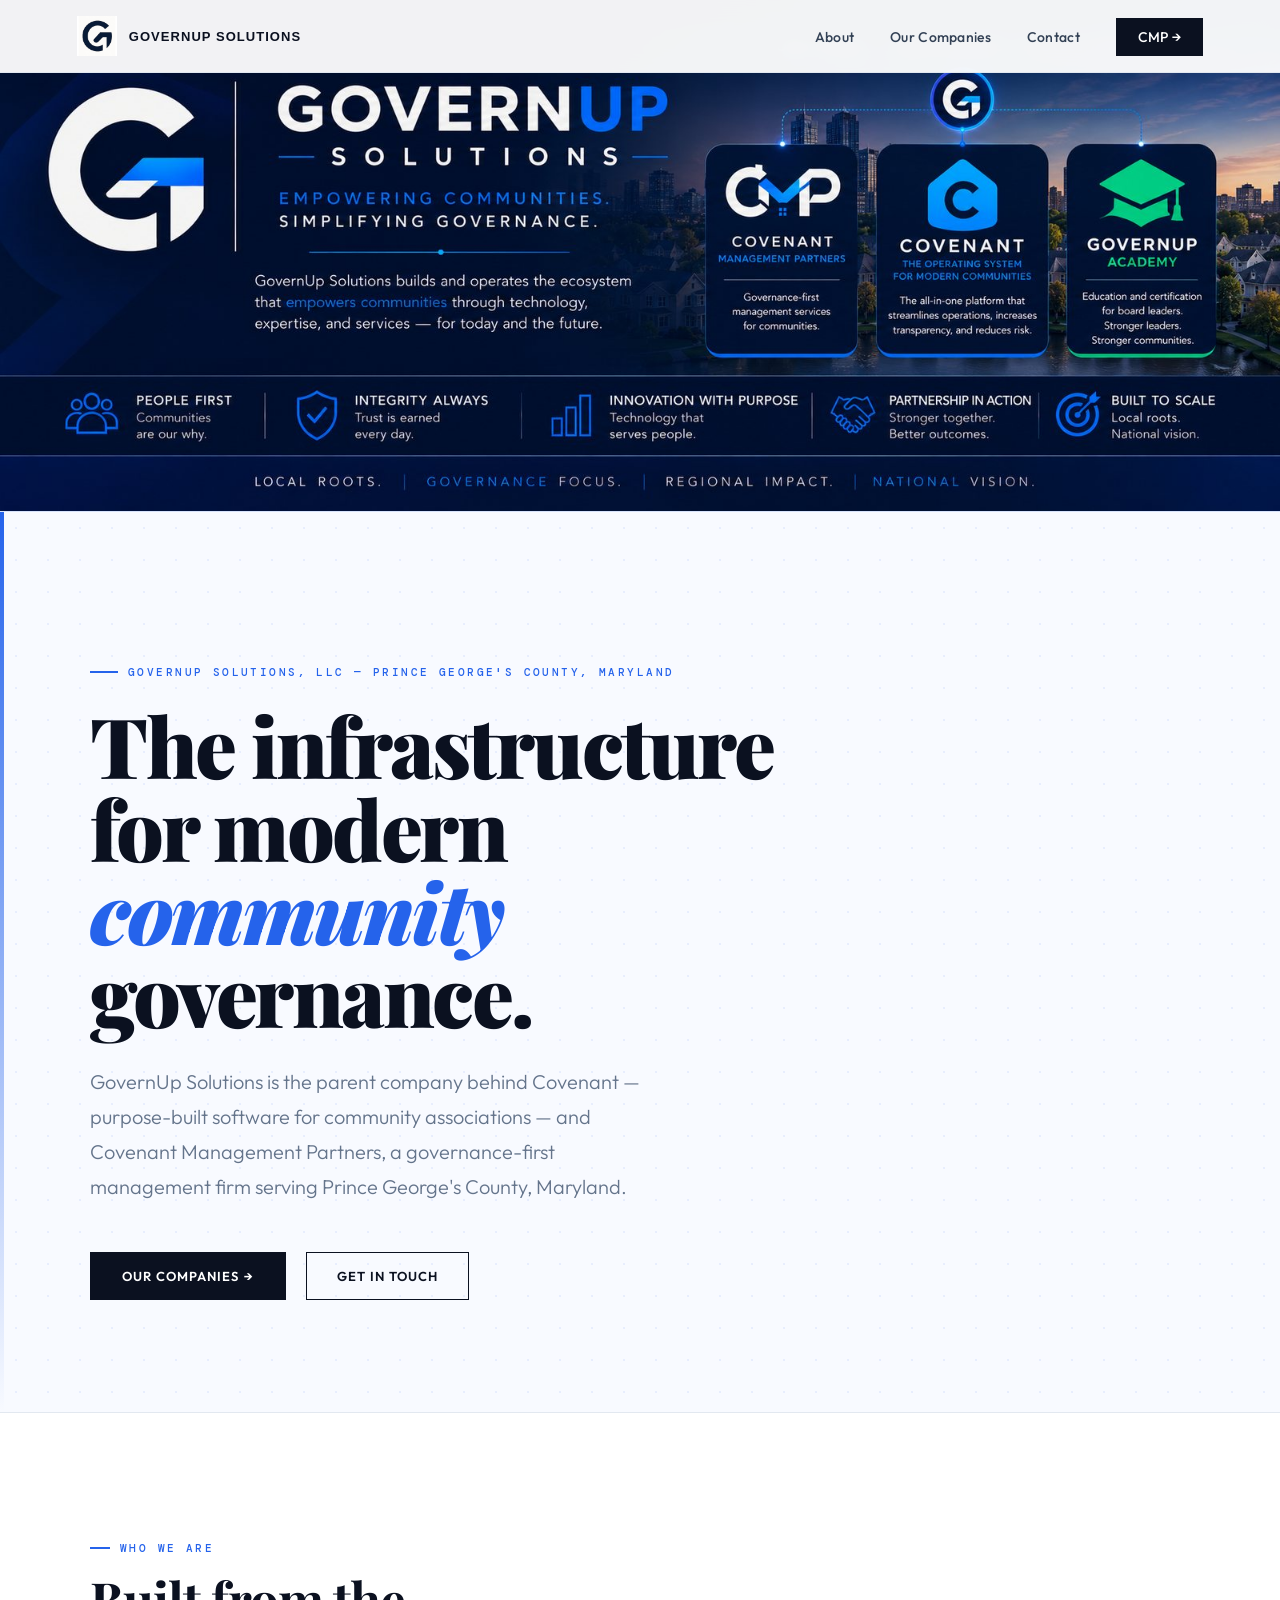
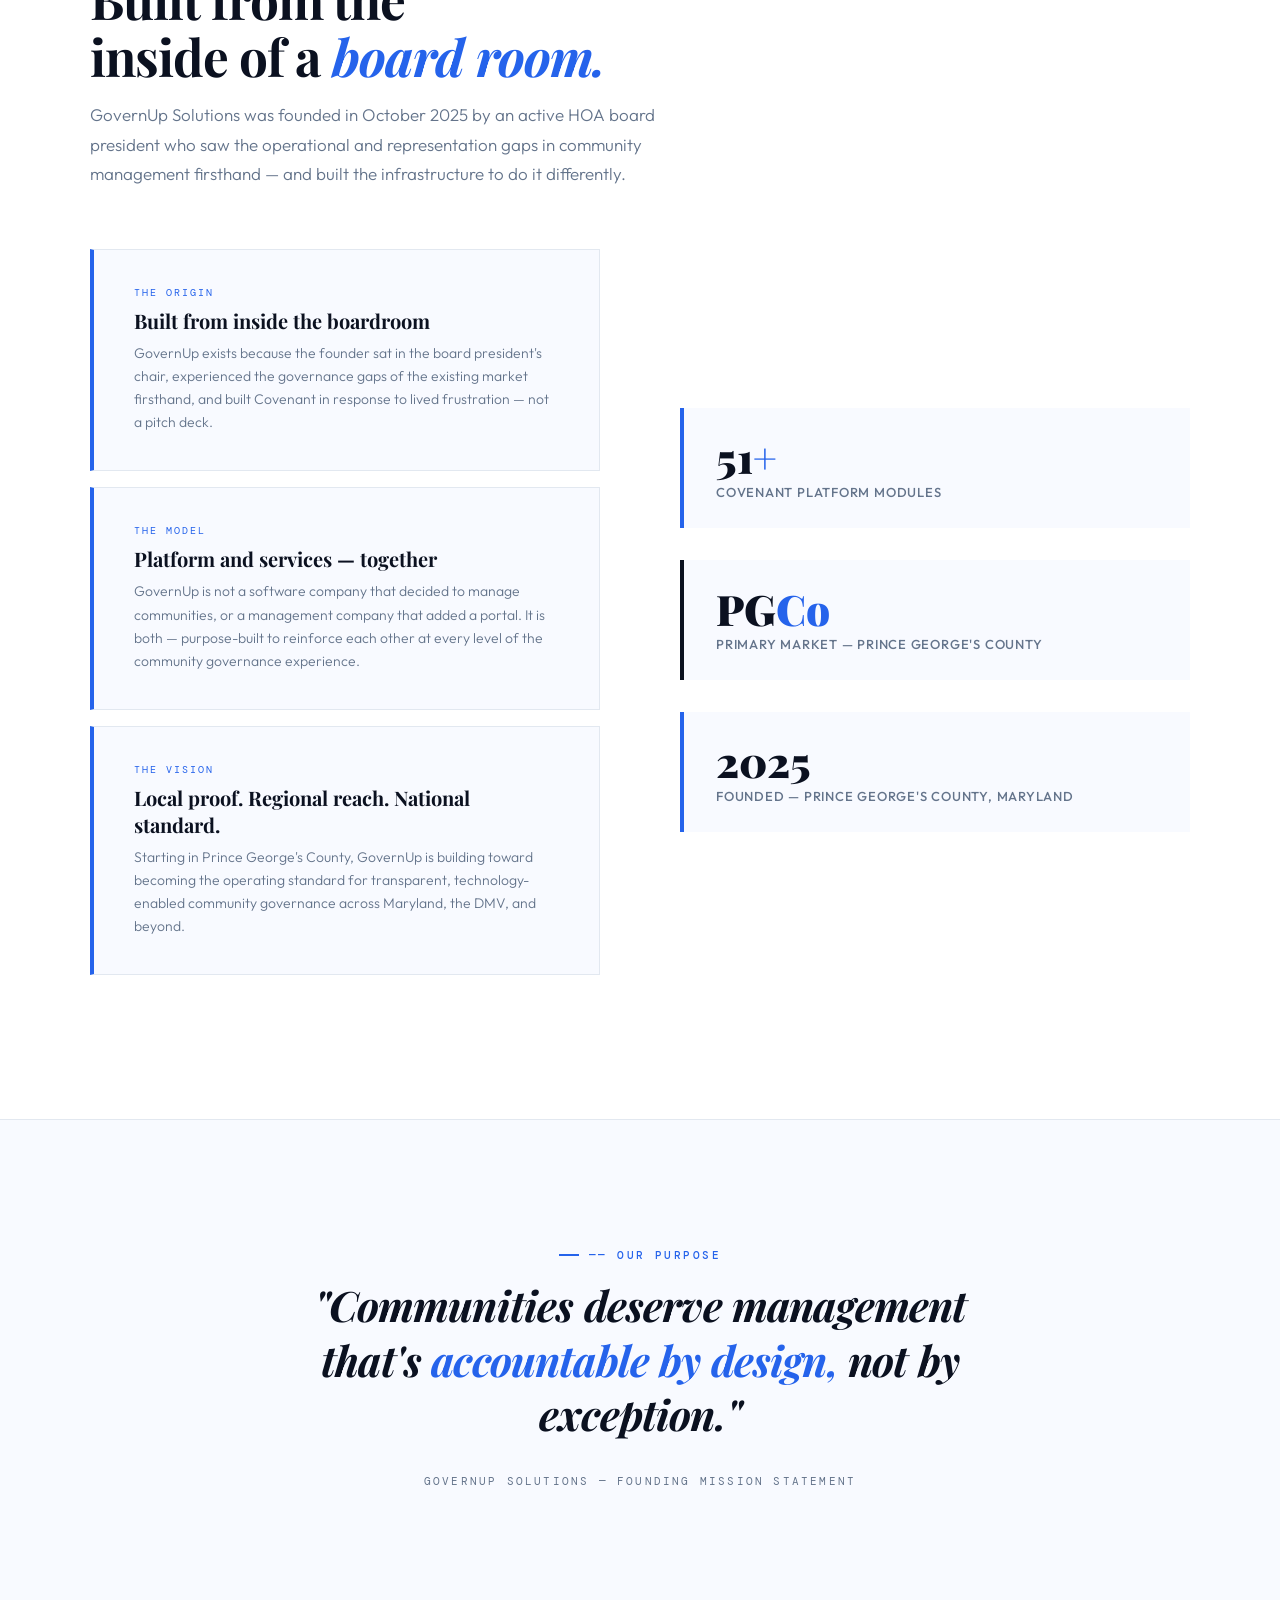
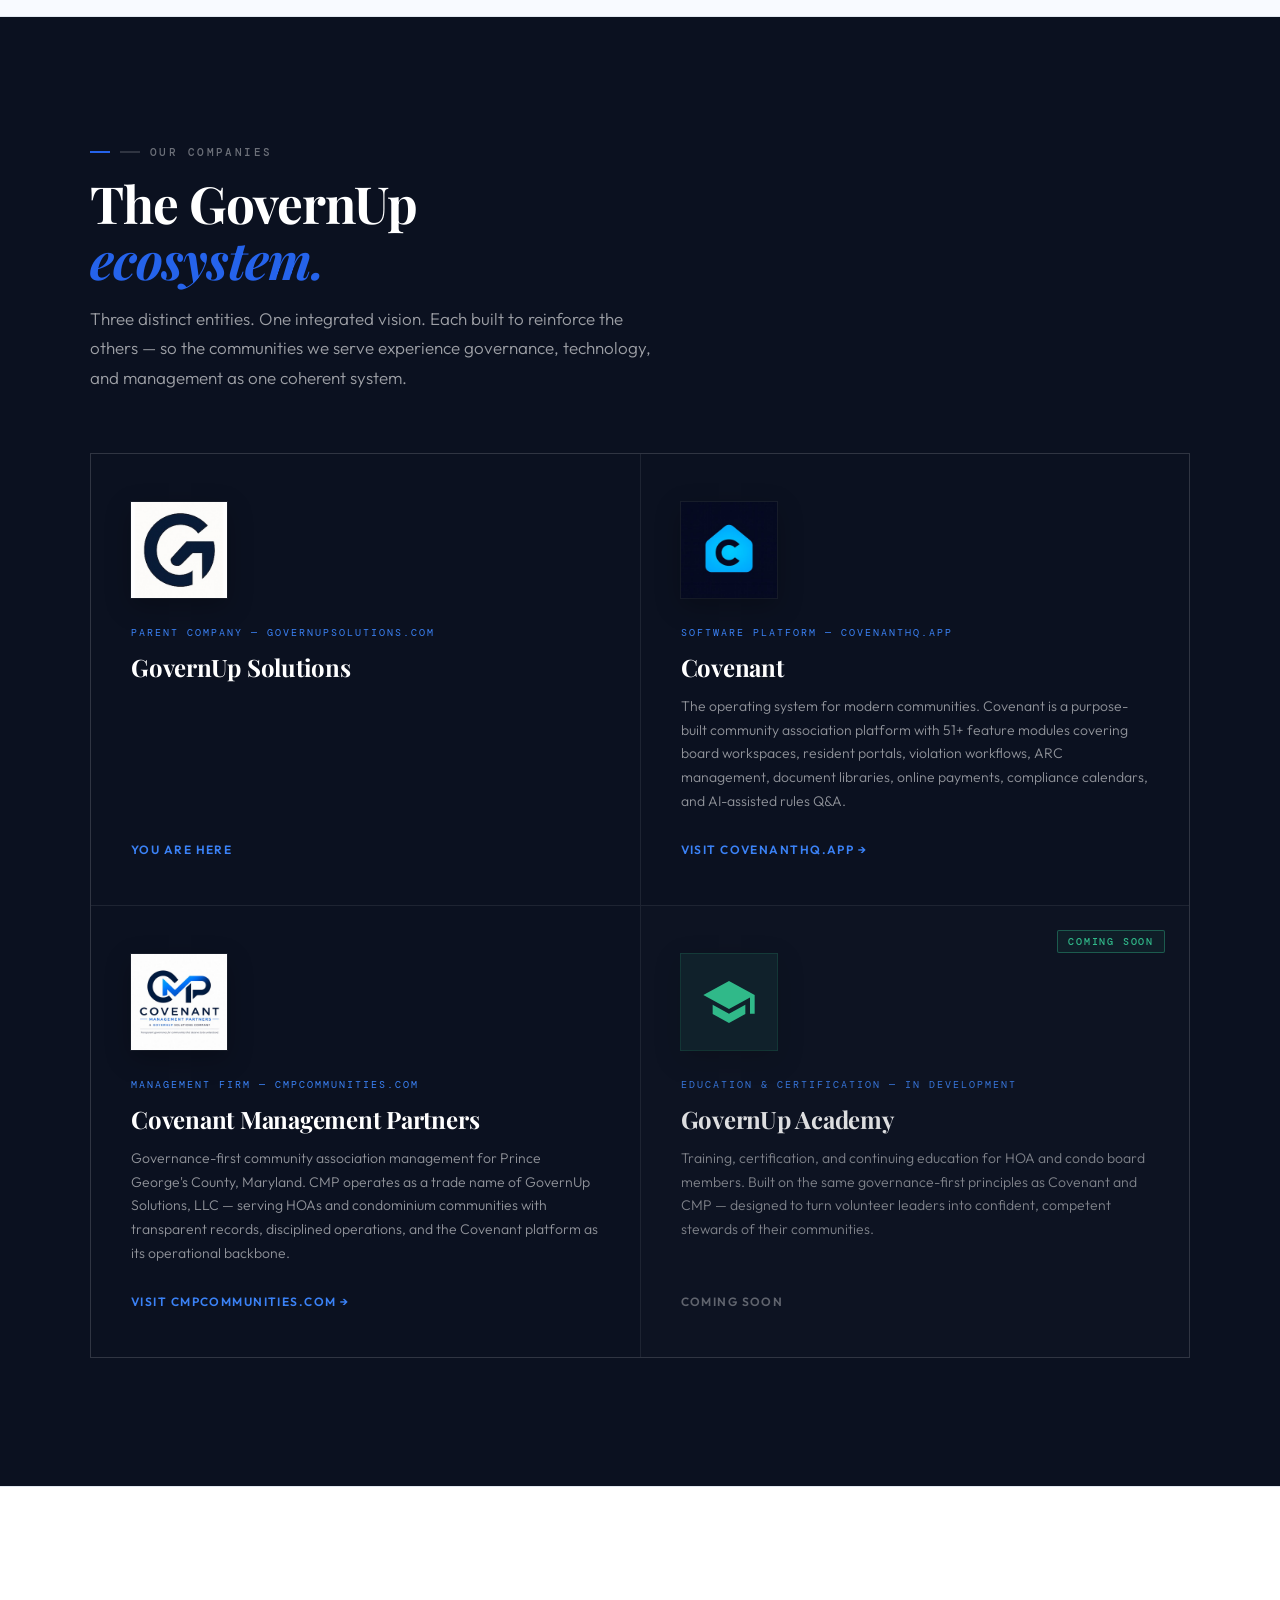
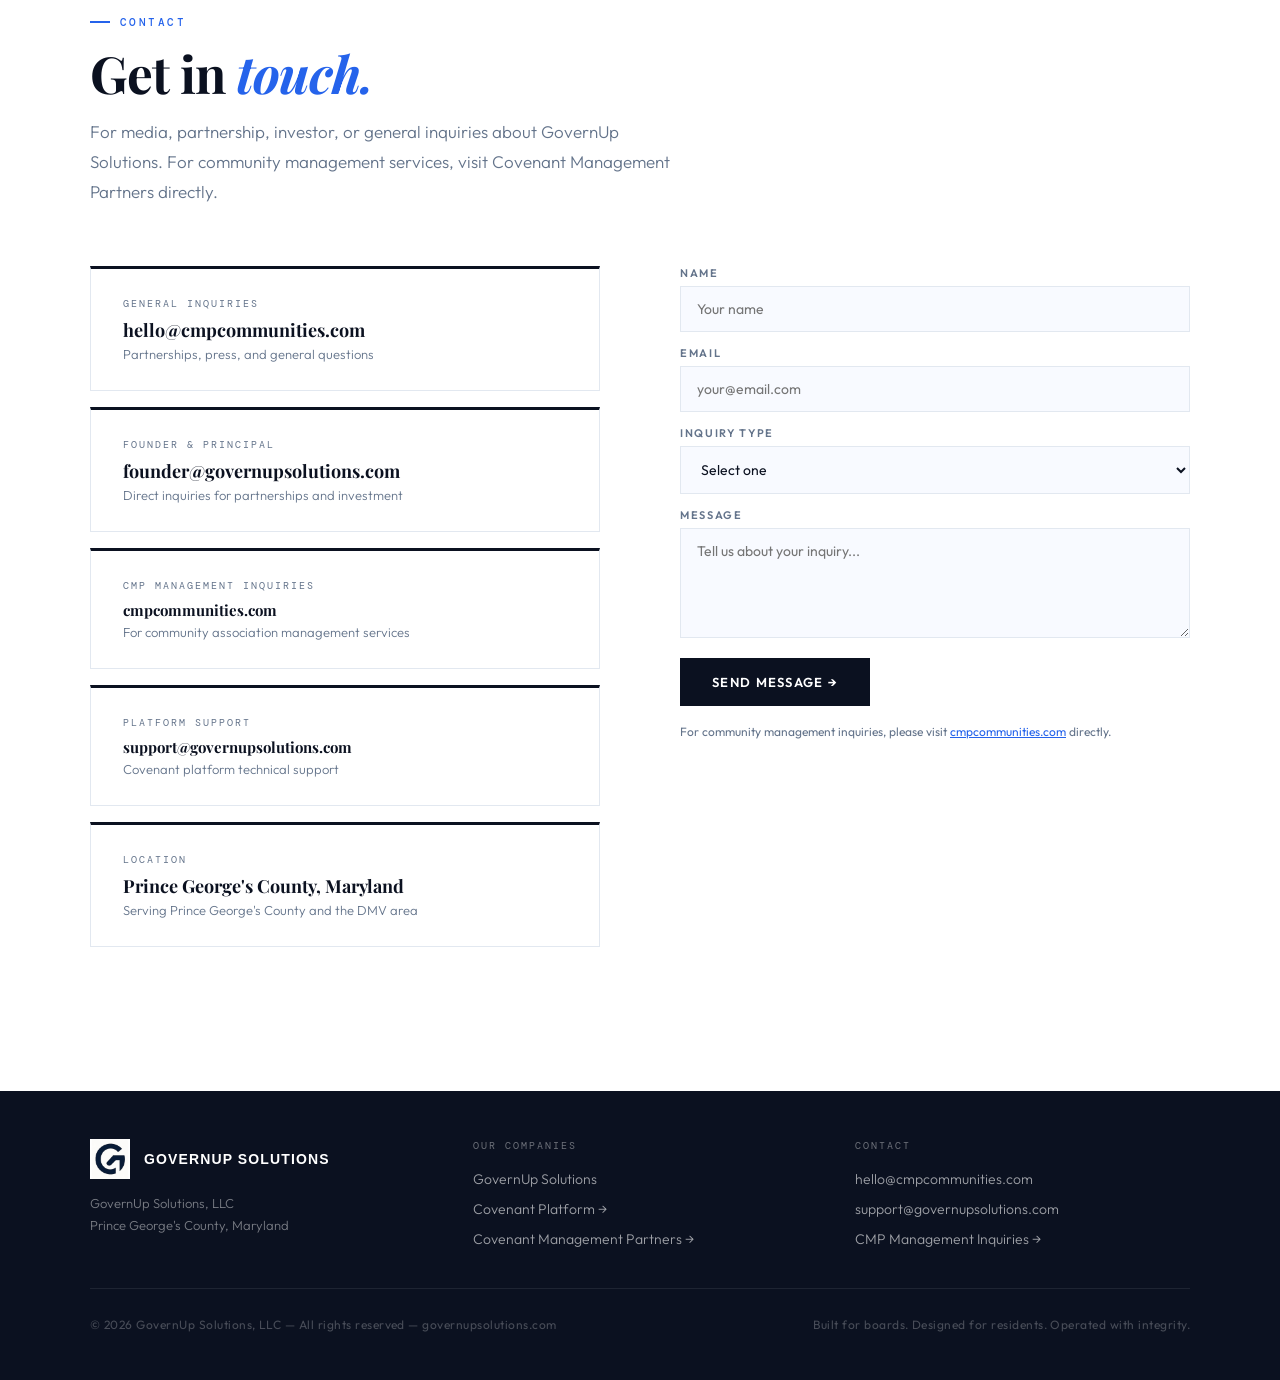
==== index.html @ 04a7dbc9 "Add files via upload" ====
<!DOCTYPE html>
<html lang="en">
<head>
<meta charset="UTF-8" />
<meta name="viewport" content="width=device-width, initial-scale=1.0">
<title>GovernUp Solutions — Community Governance Infrastructure</title>
<link rel="preconnect" href="https://fonts.googleapis.com">
<link href="https://fonts.googleapis.com/css2?family=Playfair+Display:ital,wght@0,400;0,700;0,900;1,400;1,700&family=Outfit:wght@300;400;500;600&family=DM+Mono:wght@400;500&display=swap" rel="stylesheet">
<style>
  :root {
    --navy:   #0B1120;
    --navy2:  #0f1a2e;
    --blue:   #2563EB;
    --blue2:  #1d4ed8;
    --sky:    #3b82f6;
    --light:  #f8faff;
    --white:  #ffffff;
    --slate:  #334155;
    --muted:  #64748B;
    --border: #e2e8f0;
    --line:   rgba(37,99,235,0.12);
  }

  *, *::before, *::after { box-sizing: border-box; margin: 0; padding: 0; }
  html { scroll-behavior: smooth; }

  body {
    font-family: 'Outfit', sans-serif;
    background: var(--white);
    color: var(--navy);
    overflow-x: hidden;
  }

  /* ── NAV ── */
  .nav {
    position: fixed;
    top: 0; left: 0; right: 0;
    z-index: 100;
    display: flex;
    align-items: center;
    justify-content: space-between;
    padding: 16px clamp(24px, 6vw, 100px);
    background: rgba(255,255,255,0.95);
    backdrop-filter: blur(12px);
    border-bottom: 1px solid var(--border);
  }

  .nav-logo {
    display: flex;
    align-items: center;
    gap: 12px;
    text-decoration: none;
  }
  .nav-monogram {
    width: 40px;
    height: 40px;
    background-color: #fff;
    background-image: url("[data-uri]");
    background-size: contain;
    background-position: center;
    background-repeat: no-repeat;
    flex-shrink: 0;
  }
  .nav-wordmark {
    font-family: 'DM Sans', sans-serif;
    font-size: 13px;
    font-weight: 600;
    letter-spacing: 0.08em;
    text-transform: uppercase;
    color: var(--navy);
  }

  .nav-links {
    display: flex;
    align-items: center;
    gap: 36px;
    list-style: none;
  }

  .nav-links a {
    font-size: 14px;
    font-weight: 500;
    color: var(--slate);
    text-decoration: none;
    letter-spacing: 0.02em;
    transition: color 0.2s;
  }

  .nav-links a:hover { color: var(--blue); }

  .nav-contact {
    font-size: 13px;
    font-weight: 600;
    color: var(--white) !important;
    background: var(--navy);
    padding: 10px 22px;
    transition: background 0.2s !important;
  }

  .nav-contact:hover { background: var(--blue) !important; }

  /* ── HERO ── */
  .hero {
    min-height: 100vh;
    display: flex;
    flex-direction: column;
    justify-content: center;
    padding: 120px clamp(24px, 6vw, 100px) 80px;
    position: relative;
    overflow: hidden;
    background: var(--light);
  }

  /* subtle dot grid */
  .hero::before {
    content: '';
    position: absolute;
    inset: 0;
    background-image: radial-gradient(circle, rgba(37,99,235,0.08) 1px, transparent 1px);
    background-size: 32px 32px;
    pointer-events: none;
  }

  /* blue accent bar left */
  .hero::after {
    content: '';
    position: absolute;
    left: 0; top: 0; bottom: 0;
    width: 4px;
    background: linear-gradient(to bottom, var(--blue), transparent);
  }

  .hero-inner {
    position: relative;
    z-index: 1;
    max-width: 1100px;
    margin: 0 auto;
    width: 100%;
  }



  .hero-eyebrow {
    font-family: 'DM Mono', monospace;
    font-size: 11px;
    font-weight: 500;
    letter-spacing: 0.22em;
    text-transform: uppercase;
    color: var(--blue);
    margin-bottom: 24px;
    display: flex;
    align-items: center;
    gap: 10px;
    opacity: 0;
    animation: fadeUp 0.7s ease forwards 0.2s;
  }

  .hero-eyebrow::before {
    content: '';
    display: block;
    width: 28px;
    height: 1.5px;
    background: var(--blue);
  }

  .hero-headline {
    font-family: 'Playfair Display', serif;
    font-weight: 900;
    font-size: clamp(48px, 6.5vw, 88px);
    line-height: 1.0;
    letter-spacing: -0.03em;
    color: var(--navy);
    margin-bottom: 28px;
    opacity: 0;
    animation: fadeUp 0.8s ease forwards 0.3s;
  }

  .hero-headline em {
    font-style: italic;
    color: var(--blue);
  }

  .hero-sub {
    font-size: clamp(16px, 1.8vw, 20px);
    font-weight: 300;
    color: var(--muted);
    max-width: 560px;
    line-height: 1.75;
    margin-bottom: 48px;
    opacity: 0;
    animation: fadeUp 0.8s ease forwards 0.5s;
  }

  .hero-actions {
    display: flex;
    align-items: center;
    gap: 20px;
    flex-wrap: wrap;
    opacity: 0;
    animation: fadeUp 0.8s ease forwards 0.65s;
  }

  .btn-primary {
    display: inline-flex;
    align-items: center;
    gap: 8px;
    background: var(--navy);
    color: var(--white);
    font-size: 13px;
    font-weight: 600;
    letter-spacing: 0.08em;
    text-transform: uppercase;
    padding: 16px 32px;
    text-decoration: none;
    transition: background 0.2s, transform 0.2s;
  }

  .btn-primary:hover { background: var(--blue); transform: translateY(-1px); }

  .btn-outline {
    display: inline-flex;
    align-items: center;
    gap: 8px;
    border: 1.5px solid var(--navy);
    color: var(--navy);
    font-size: 13px;
    font-weight: 600;
    letter-spacing: 0.08em;
    text-transform: uppercase;
    padding: 15px 30px;
    text-decoration: none;
    transition: background 0.2s, color 0.2s;
  }

  .btn-outline:hover { background: var(--navy); color: var(--white); }

  @keyframes fadeUp {
    from { opacity: 0; transform: translateY(20px); }
    to   { opacity: 1; transform: translateY(0); }
  }

  /* ── SECTION BASE ── */
  section {
    padding: clamp(80px, 10vw, 130px) clamp(24px, 6vw, 100px);
  }

  .section-inner {
    max-width: 1100px;
    margin: 0 auto;
  }

  .section-eyebrow {
    font-family: 'DM Mono', monospace;
    font-size: 11px;
    font-weight: 500;
    letter-spacing: 0.22em;
    text-transform: uppercase;
    color: var(--blue);
    margin-bottom: 16px;
    display: flex;
    align-items: center;
    gap: 10px;
  }

  .section-eyebrow::before {
    content: '';
    display: block;
    width: 20px;
    height: 1.5px;
    background: var(--blue);
  }

  .section-title {
    font-family: 'Playfair Display', serif;
    font-weight: 700;
    font-size: clamp(32px, 4vw, 52px);
    line-height: 1.1;
    letter-spacing: -0.02em;
    color: var(--navy);
    margin-bottom: 16px;
  }

  .section-title em { font-style: italic; color: var(--blue); }

  .section-body {
    font-size: 17px;
    font-weight: 300;
    color: var(--muted);
    line-height: 1.75;
    max-width: 580px;
  }

  /* ── WHO WE ARE ── */
  .about {
    background: var(--white);
    border-top: 1px solid var(--border);
  }

  .about-grid {
    display: grid;
    grid-template-columns: 1fr 1fr;
    gap: 80px;
    align-items: center;
    margin-top: 60px;
  }

  .about-visual {
    position: relative;
  }

  .about-card {
    background: var(--light);
    border: 1px solid var(--border);
    border-left: 4px solid var(--blue);
    padding: 36px 40px;
    margin-bottom: 16px;
    transition: border-color 0.2s, transform 0.2s;
  }

  .about-card:hover {
    border-left-color: var(--navy);
    transform: translateX(4px);
  }

  .about-card-label {
    font-family: 'DM Mono', monospace;
    font-size: 10px;
    letter-spacing: 0.2em;
    text-transform: uppercase;
    color: var(--blue);
    margin-bottom: 8px;
  }

  .about-card-title {
    font-family: 'Playfair Display', serif;
    font-size: 20px;
    font-weight: 700;
    color: var(--navy);
    margin-bottom: 8px;
  }

  .about-card-body {
    font-size: 14px;
    font-weight: 300;
    color: var(--muted);
    line-height: 1.65;
  }

  /* ── ECOSYSTEM / COMPANIES ── */
  .ecosystem {
    background: var(--navy);
    color: var(--white);
  }

  .ecosystem .section-title { color: var(--white); }
  .ecosystem .section-body { color: rgba(255,255,255,0.6); }

  .eco-cards {
    display: grid;
    grid-template-columns: repeat(2, 1fr);
    gap: 1px;
    background: rgba(255,255,255,0.08);
    margin-top: 60px;
    border: 1px solid rgba(255,255,255,0.08);
  }

  .eco-card {
    background: var(--navy);
    padding: 48px 40px;
    display: flex;
    flex-direction: column;
    transition: background 0.3s;
    position: relative;
    overflow: hidden;
    text-decoration: none;
    color: inherit;
  }

  .eco-card::before {
    content: '';
    position: absolute;
    bottom: 0; left: 0; right: 0;
    height: 3px;
    background: var(--blue);
    transform: scaleX(0);
    transition: transform 0.3s;
    transform-origin: left;
  }

  .eco-card:hover { background: rgba(37,99,235,0.08); }
  .eco-card:hover::before { transform: scaleX(1); }

  .eco-card-logo-frame {
    width: 96px;
    height: 96px;
    background: #fff;
    margin-bottom: 28px;
    display: flex;
    align-items: center;
    justify-content: center;
    overflow: hidden;
    box-shadow: 0 8px 24px rgba(0,0,0,0.25), 0 0 0 1px rgba(255,255,255,0.06);
  }
  .eco-card-logo-frame.dark {
    background: #0B1120;
  }
  .eco-card-logo-frame img {
    width: 100%;
    height: 100%;
    object-fit: contain;
  }

  /* Academy frame — graduation-cap SVG centered */
  .eco-card-logo-frame-academy {
    background: rgba(52, 211, 153, 0.08);
    box-shadow: 0 8px 24px rgba(0,0,0,0.25), 0 0 0 1px rgba(52, 211, 153, 0.25);
  }
  .eco-card-logo-frame-academy svg {
    width: 56px;
    height: 56px;
  }

  /* "Coming Soon" badge */
  .eco-card-future {
    position: relative;
    opacity: 0.85;
  }
  .eco-card-badge {
    position: absolute;
    top: 24px;
    right: 24px;
    font-family: 'DM Mono', monospace;
    font-size: 10px;
    font-weight: 500;
    letter-spacing: 0.18em;
    text-transform: uppercase;
    color: #34d399;
    padding: 4px 10px;
    border: 1px solid rgba(52, 211, 153, 0.4);
    border-radius: 2px;
    background: rgba(52, 211, 153, 0.06);
  }
  .eco-card-future .eco-card-link {
    color: rgba(255,255,255,0.4);
  }

  .eco-card-tag {
    font-family: 'DM Mono', monospace;
    font-size: 10px;
    letter-spacing: 0.2em;
    text-transform: uppercase;
    color: var(--sky);
    margin-bottom: 12px;
  }

  .eco-card-name {
    font-family: 'Playfair Display', serif;
    font-size: 24px;
    font-weight: 700;
    color: var(--white);
    margin-bottom: 12px;
    letter-spacing: -0.01em;
  }

  .eco-card-desc {
    font-size: 14px;
    font-weight: 300;
    color: rgba(255,255,255,0.55);
    line-height: 1.7;
    flex: 1;
    margin-bottom: 28px;
  }

  .eco-card-link {
    font-size: 12px;
    font-weight: 600;
    letter-spacing: 0.12em;
    text-transform: uppercase;
    color: var(--sky);
    display: flex;
    align-items: center;
    gap: 8px;
    transition: gap 0.2s;
  }

  .eco-card:hover .eco-card-link { gap: 14px; }

  /* ── MISSION STATEMENT ── */
  .mission {
    background: var(--light);
    border-top: 1px solid var(--border);
    border-bottom: 1px solid var(--border);
  }

  .mission-inner {
    max-width: 800px;
    margin: 0 auto;
    text-align: center;
  }

  .mission-quote {
    font-family: 'Playfair Display', serif;
    font-size: clamp(24px, 3.5vw, 42px);
    font-weight: 700;
    font-style: italic;
    color: var(--navy);
    line-height: 1.3;
    letter-spacing: -0.02em;
    margin-bottom: 32px;
  }

  .mission-quote span { color: var(--blue); }

  .mission-attr {
    font-family: 'DM Mono', monospace;
    font-size: 11px;
    letter-spacing: 0.2em;
    text-transform: uppercase;
    color: var(--muted);
  }

  /* ── CONTACT ── */
  .contact {
    background: var(--white);
    border-top: 1px solid var(--border);
  }

  .contact-grid {
    display: grid;
    grid-template-columns: 1fr 1fr;
    gap: 80px;
    align-items: start;
    margin-top: 60px;
  }

  .contact-item {
    padding: 28px 32px;
    border: 1px solid var(--border);
    border-top: 3px solid var(--navy);
    margin-bottom: 16px;
    transition: border-top-color 0.2s;
  }

  .contact-item:hover { border-top-color: var(--blue); }

  .contact-item-label {
    font-family: 'DM Mono', monospace;
    font-size: 10px;
    letter-spacing: 0.2em;
    text-transform: uppercase;
    color: var(--muted);
    margin-bottom: 8px;
  }

  .contact-item-value {
    font-family: 'Playfair Display', serif;
    font-size: 18px;
    font-weight: 700;
    color: var(--navy);
    text-decoration: none;
    display: block;
    transition: color 0.2s;
  }

  .contact-item-value:hover { color: var(--blue); }

  .contact-item-note {
    font-size: 13px;
    font-weight: 300;
    color: var(--muted);
    margin-top: 4px;
  }

  .contact-form {
    display: flex;
    flex-direction: column;
    gap: 14px;
  }

  .form-group {
    display: flex;
    flex-direction: column;
    gap: 6px;
  }

  .form-label {
    font-size: 11px;
    font-weight: 600;
    letter-spacing: 0.15em;
    text-transform: uppercase;
    color: var(--muted);
  }

  .form-input, .form-select, .form-textarea {
    background: var(--light);
    border: 1px solid var(--border);
    color: var(--navy);
    font-family: 'Outfit', sans-serif;
    font-size: 14px;
    font-weight: 400;
    padding: 13px 16px;
    outline: none;
    transition: border-color 0.2s;
    width: 100%;
  }

  .form-input:focus, .form-select:focus, .form-textarea:focus {
    border-color: var(--blue);
  }

  .form-textarea { resize: vertical; min-height: 110px; }

  .form-submit {
    background: var(--navy);
    color: var(--white);
    border: none;
    font-family: 'Outfit', sans-serif;
    font-size: 13px;
    font-weight: 600;
    letter-spacing: 0.1em;
    text-transform: uppercase;
    padding: 16px 32px;
    cursor: pointer;
    align-self: flex-start;
    transition: background 0.2s;
  }

  .form-submit:hover { background: var(--blue); }

  /* ── FOOTER ── */
  footer {
    background: var(--navy);
    color: var(--white);
    padding: 48px clamp(24px, 6vw, 100px);
  }

  .footer-inner {
    max-width: 1100px;
    margin: 0 auto;
    display: grid;
    grid-template-columns: 1fr 1fr 1fr;
    gap: 48px;
    padding-bottom: 40px;
    border-bottom: 1px solid rgba(255,255,255,0.08);
  }

  .footer-brand img {
    height: 36px;
    object-fit: contain;
    mix-blend-mode: screen;
    filter: brightness(1.2);
    margin-bottom: 16px;
    display: block;
  }

  .footer-brand-sub {
    font-size: 13px;
    font-weight: 300;
    color: rgba(255,255,255,0.45);
    line-height: 1.65;
  }

  .footer-col-title {
    font-family: 'DM Mono', monospace;
    font-size: 10px;
    letter-spacing: 0.2em;
    text-transform: uppercase;
    color: rgba(255,255,255,0.4);
    margin-bottom: 16px;
  }

  .footer-links {
    list-style: none;
    display: flex;
    flex-direction: column;
    gap: 10px;
  }

  .footer-links a {
    font-size: 14px;
    font-weight: 300;
    color: rgba(255,255,255,0.6);
    text-decoration: none;
    transition: color 0.2s;
  }

  .footer-links a:hover { color: var(--white); }

  .footer-bottom {
    max-width: 1100px;
    margin: 28px auto 0;
    display: flex;
    align-items: center;
    justify-content: space-between;
    flex-wrap: wrap;
    gap: 12px;
  }

  .footer-copy {
    font-size: 12px;
    color: rgba(255,255,255,0.25);
    letter-spacing: 0.04em;
  }

  /* ── SCROLL REVEAL ── */
  .reveal {
    opacity: 0;
    transform: translateY(28px);
    transition: opacity 0.7s ease, transform 0.7s ease;
  }
  .reveal.visible { opacity: 1; transform: translateY(0); }

  /* ── RESPONSIVE ── */
  @media (max-width: 900px) {
    .about-grid, .contact-grid { grid-template-columns: 1fr; gap: 48px; }
    .eco-cards { grid-template-columns: 1fr; }
    .footer-inner { grid-template-columns: 1fr; gap: 32px; }
    .nav-links { display: none; }
  }

  /* Footer mark */
  .footer-mark {
    display: flex;
    align-items: center;
    gap: 14px;
    margin-bottom: 14px;
  }
  .footer-wordmark {
    font-family: 'DM Sans', sans-serif;
    font-size: 14px;
    font-weight: 600;
    letter-spacing: 0.08em;
    text-transform: uppercase;
    color: var(--white);
  }

  /* GovernUp banner */
  .gu-banner {
    position: relative;
    z-index: 1;
    line-height: 0;
    border-bottom: 1px solid rgba(37,99,235,0.18);
  }
  .gu-banner img {
    display: block;
    width: 100%;
    height: auto;
  }
</style>
</head>
<body>

<!-- NAV -->
<nav class="nav">
  <div class="nav-logo">
    <div class="nav-monogram"></div>
    <span class="nav-wordmark">GovernUp Solutions</span>
  </div>
  <ul class="nav-links">
    <li><a href="#about">About</a></li>
    <li><a href="#ecosystem">Our Companies</a></li>
    <li><a href="#contact">Contact</a></li>
    <li><a href="https://cmpcommunities.com" target="_blank" class="nav-contact">CMP →</a></li>
  </ul>
</nav>

<!-- BANNER -->
<div class="gu-banner">
  <img src="[data-uri]" alt="GovernUp Solutions — One Vision. Three Brands. Endless Impact.">
</div>

<!-- HERO -->
<section class="hero">
  <div class="hero-inner">
    <div class="hero-eyebrow">GovernUp Solutions, LLC &mdash; Prince George's County, Maryland</div>
    <h1 class="hero-headline">
      The infrastructure<br>
      for modern<br>
      <em>community</em><br>
      governance.
    </h1>
    <p class="hero-sub">
      GovernUp Solutions is the parent company behind Covenant — purpose-built software for community associations — and Covenant Management Partners, a governance-first management firm serving Prince George's County, Maryland.
    </p>
    <div class="hero-actions">
      <a href="#ecosystem" class="btn-primary">Our Companies →</a>
      <a href="#contact" class="btn-outline">Get in Touch</a>
    </div>
  </div>
</section>

<!-- ABOUT -->
<section class="about" id="about">
  <div class="section-inner">
    <div class="reveal">
      <div class="section-eyebrow">Who We Are</div>
      <h2 class="section-title">Built from the<br>inside of a <em>board room.</em></h2>
      <p class="section-body">
        GovernUp Solutions was founded in October 2025 by an active HOA board president who saw the operational and representation gaps in community management firsthand — and built the infrastructure to do it differently.
      </p>
    </div>
    <div class="about-grid reveal">
      <div>
        <div class="about-card">
          <div class="about-card-label">The Origin</div>
          <div class="about-card-title">Built from inside the boardroom</div>
          <div class="about-card-body">GovernUp exists because the founder sat in the board president's chair, experienced the governance gaps of the existing market firsthand, and built Covenant in response to lived frustration — not a pitch deck.</div>
        </div>
        <div class="about-card">
          <div class="about-card-label">The Model</div>
          <div class="about-card-title">Platform and services — together</div>
          <div class="about-card-body">GovernUp is not a software company that decided to manage communities, or a management company that added a portal. It is both — purpose-built to reinforce each other at every level of the community governance experience.</div>
        </div>
        <div class="about-card">
          <div class="about-card-label">The Vision</div>
          <div class="about-card-title">Local proof. Regional reach. National standard.</div>
          <div class="about-card-body">Starting in Prince George's County, GovernUp is building toward becoming the operating standard for transparent, technology-enabled community governance across Maryland, the DMV, and beyond.</div>
        </div>
      </div>
      <div style="display:flex; flex-direction:column; justify-content:center; gap:32px;">
        <div style="border-left:4px solid var(--blue); padding:28px 32px; background:var(--light);">
          <div style="font-family:'Playfair Display',serif; font-size:42px; font-weight:900; color:var(--navy); line-height:1;">51<span style="color:var(--blue);">+</span></div>
          <div style="font-size:13px; font-weight:500; color:var(--muted); margin-top:6px; letter-spacing:0.06em; text-transform:uppercase;">Covenant Platform Modules</div>
        </div>
        <div style="border-left:4px solid var(--navy); padding:28px 32px; background:var(--light);">
          <div style="font-family:'Playfair Display',serif; font-size:42px; font-weight:900; color:var(--navy); line-height:1;">PG<span style="color:var(--blue);">Co</span></div>
          <div style="font-size:13px; font-weight:500; color:var(--muted); margin-top:6px; letter-spacing:0.06em; text-transform:uppercase;">Primary Market — Prince George's County</div>
        </div>
        <div style="border-left:4px solid var(--blue); padding:28px 32px; background:var(--light);">
          <div style="font-family:'Playfair Display',serif; font-size:42px; font-weight:900; color:var(--navy); line-height:1;">2025</div>
          <div style="font-size:13px; font-weight:500; color:var(--muted); margin-top:6px; letter-spacing:0.06em; text-transform:uppercase;">Founded — Prince George's County, Maryland</div>
        </div>
      </div>
    </div>
  </div>
</section>

<!-- MISSION -->
<section class="mission">
  <div class="mission-inner reveal">
    <div class="section-eyebrow" style="justify-content:center;">&mdash;&mdash; Our Purpose</div>
    <div class="mission-quote">
      "Communities deserve management<br>that's <span>accountable by design,</span> not by exception."
    </div>
    <div class="mission-attr">GovernUp Solutions &mdash; Founding Mission Statement</div>
  </div>
</section>

<!-- ECOSYSTEM -->
<section class="ecosystem" id="ecosystem">
  <div class="section-inner">
    <div class="reveal">
      <div class="section-eyebrow" style="color:rgba(255,255,255,0.4);">
        <span style="background:rgba(255,255,255,0.15); width:20px; height:1.5px; display:block;"></span>
        Our Companies
      </div>
      <h2 class="section-title" style="color:var(--white);">The GovernUp<br><em>ecosystem.</em></h2>
      <p class="section-body">
        Three distinct entities. One integrated vision. Each built to reinforce the others — so the communities we serve experience governance, technology, and management as one coherent system.
      </p>
    </div>
    <div class="eco-cards reveal">

      <!-- GovernUp Solutions -->
      <div class="eco-card" style="cursor:default;">
        <div class="eco-card-logo-frame">
          <img src="[data-uri]" alt="GovernUp Solutions">
        </div>
        <div class="eco-card-tag">Parent Company &mdash; governupsolutions.com</div>
        <div class="eco-card-name">GovernUp Solutions</div>
        <div class="eco-card-desc">
        </div>
        <div class="eco-card-link">You are here</div>
      </div>

      <!-- Covenant -->
      <a href="https://covenanthq.app" target="_blank" class="eco-card">
        <div class="eco-card-logo-frame dark">
          <img src="[data-uri]" alt="Covenant">
        </div>
        <div class="eco-card-tag">Software Platform &mdash; covenanthq.app</div>
        <div class="eco-card-name">Covenant</div>
        <div class="eco-card-desc">
          The operating system for modern communities. Covenant is a purpose-built community association platform with 51+ feature modules covering board workspaces, resident portals, violation workflows, ARC management, document libraries, online payments, compliance calendars, and AI-assisted rules Q&A.
        </div>
        <div class="eco-card-link">Visit covenanthq.app →</div>
      </a>

      <!-- CMP -->
      <a href="https://cmpcommunities.com" target="_blank" class="eco-card">
        <div class="eco-card-logo-frame">
          <img src="[data-uri]" alt="Covenant Management Partners">
        </div>
        <div class="eco-card-tag">Management Firm &mdash; cmpcommunities.com</div>
        <div class="eco-card-name">Covenant Management Partners</div>
        <div class="eco-card-desc">
          Governance-first community association management for Prince George's County, Maryland. CMP operates as a trade name of GovernUp Solutions, LLC — serving HOAs and condominium communities with transparent records, disciplined operations, and the Covenant platform as its operational backbone.
        </div>
        <div class="eco-card-link">Visit cmpcommunities.com →</div>
      </a>

      <!-- GovernUp Academy -->
      <div class="eco-card eco-card-future" style="cursor:default;">
        <div class="eco-card-badge">Coming Soon</div>
        <div class="eco-card-logo-frame eco-card-logo-frame-academy">
          <svg viewBox="0 0 24 24" fill="none" xmlns="http://www.w3.org/2000/svg" aria-label="GovernUp Academy">
            <path d="M12 3L1 9l11 6 9-4.91V17h2V9L12 3z" fill="#34d399"/>
            <path d="M5 13.18v4L12 21l7-3.82v-4L12 17l-7-3.82z" fill="#34d399"/>
          </svg>
        </div>
        <div class="eco-card-tag">Education &amp; Certification &mdash; In Development</div>
        <div class="eco-card-name">GovernUp Academy</div>
        <div class="eco-card-desc">
          Training, certification, and continuing education for HOA and condo board members. Built on the same governance-first principles as Covenant and CMP — designed to turn volunteer leaders into confident, competent stewards of their communities.
        </div>
        <div class="eco-card-link">Coming Soon</div>
      </div>

    </div>
  </div>
</section>

<!-- CONTACT -->
<section class="contact" id="contact">
  <div class="section-inner">
    <div class="reveal">
      <div class="section-eyebrow">Contact</div>
      <h2 class="section-title">Get in <em>touch.</em></h2>
      <p class="section-body">
        For media, partnership, investor, or general inquiries about GovernUp Solutions. For community management services, visit Covenant Management Partners directly.
      </p>
    </div>
    <div class="contact-grid reveal">
      <div>
        <div class="contact-item">
          <div class="contact-item-label">General Inquiries</div>
          <a href="mailto:hello@cmpcommunities.com" class="contact-item-value">hello@cmpcommunities.com</a>
          <div class="contact-item-note">Partnerships, press, and general questions</div>
        </div>
        <div class="contact-item">
          <div class="contact-item-label">Founder &amp; Principal</div>
          <a href="mailto:founder@governupsolutions.com" class="contact-item-value">founder@governupsolutions.com</a>
          <div class="contact-item-note">Direct inquiries for partnerships and investment</div>
        </div>
        <div class="contact-item">
          <div class="contact-item-label">CMP Management Inquiries</div>
          <a href="https://cmpcommunities.com#contact" class="contact-item-value" style="font-size:15px;">cmpcommunities.com</a>
          <div class="contact-item-note">For community association management services</div>
        </div>
        <div class="contact-item">
          <div class="contact-item-label">Platform Support</div>
          <a href="mailto:support@governupsolutions.com" class="contact-item-value" style="font-size:15px;">support@governupsolutions.com</a>
          <div class="contact-item-note">Covenant platform technical support</div>
        </div>
        <div class="contact-item">
          <div class="contact-item-label">Location</div>
          <div class="contact-item-value" style="cursor:default;">Prince George's County, Maryland</div>
          <div class="contact-item-note">Serving Prince George's County and the DMV area</div>
        </div>
      </div>
      <div>
        <div class="form-group" style="margin-bottom:14px;">
          <label class="form-label">Name</label>
          <input class="form-input" type="text" placeholder="Your name">
        </div>
        <div class="form-group" style="margin-bottom:14px;">
          <label class="form-label">Email</label>
          <input class="form-input" type="email" placeholder="your@email.com">
        </div>
        <div class="form-group" style="margin-bottom:14px;">
          <label class="form-label">Inquiry Type</label>
          <select class="form-select">
            <option value="">Select one</option>
            <option>Partnership or investment inquiry</option>
            <option>Media or press inquiry</option>
            <option>Covenant platform inquiry</option>
            <option>General question</option>
          </select>
        </div>
        <div class="form-group" style="margin-bottom:20px;">
          <label class="form-label">Message</label>
          <textarea class="form-textarea" placeholder="Tell us about your inquiry..."></textarea>
        </div>
        <button class="form-submit" id="gu-submit">Send Message →</button>
        <p style="font-size:12px; color:var(--muted); margin-top:16px; line-height:1.6;">
          For community management inquiries, please visit <a href="https://cmpcommunities.com" style="color:var(--blue);">cmpcommunities.com</a> directly.
        </p>
      </div>
    </div>
  </div>
</section>

<!-- FOOTER -->
<footer>
  <div class="footer-inner">
    <div class="footer-brand">
      <div class="footer-mark">
        <div class="nav-monogram"></div>
        <div class="footer-wordmark">GovernUp Solutions</div>
      </div>
      <div class="footer-brand-sub">
        GovernUp Solutions, LLC<br>
        Prince George's County, Maryland
      </div>
    </div>
    <div>
      <div class="footer-col-title">Our Companies</div>
      <ul class="footer-links">
        <li><a href="#">GovernUp Solutions</a></li>
        <li><a href="https://covenanthq.app" target="_blank">Covenant Platform →</a></li>
        <li><a href="https://cmpcommunities.com" target="_blank">Covenant Management Partners →</a></li>
      </ul>
    </div>
    <div>
      <div class="footer-col-title">Contact</div>
      <ul class="footer-links">
        <li><a href="mailto:hello@cmpcommunities.com">hello@cmpcommunities.com</a></li>
        <li><a href="mailto:support@governupsolutions.com">support@governupsolutions.com</a></li>
        <li><a href="https://cmpcommunities.com#contact">CMP Management Inquiries →</a></li>
      </ul>
    </div>
  </div>
  <div class="footer-bottom">
    <div class="footer-copy">© 2026 GovernUp Solutions, LLC &mdash; All rights reserved &mdash; governupsolutions.com</div>
    <div class="footer-copy">Built for boards. Designed for residents. Operated with integrity.</div>
  </div>
</footer>

<script>
  const reveals = document.querySelectorAll('.reveal');
  const observer = new IntersectionObserver((entries) => {
    entries.forEach((entry, i) => {
      if (entry.isIntersecting) {
        setTimeout(() => entry.target.classList.add('visible'), i * 80);
        observer.unobserve(entry.target);
      }
    });
  }, { threshold: 0.1 });
  reveals.forEach(el => observer.observe(el));

  document.getElementById('gu-submit').addEventListener('click', function() {
    this.textContent = 'Message Sent ✓';
    this.style.background = '#065F46';
    setTimeout(() => {
      this.textContent = 'Send Message →';
      this.style.background = '';
    }, 3000);
  });
</script>

</body>
</html>
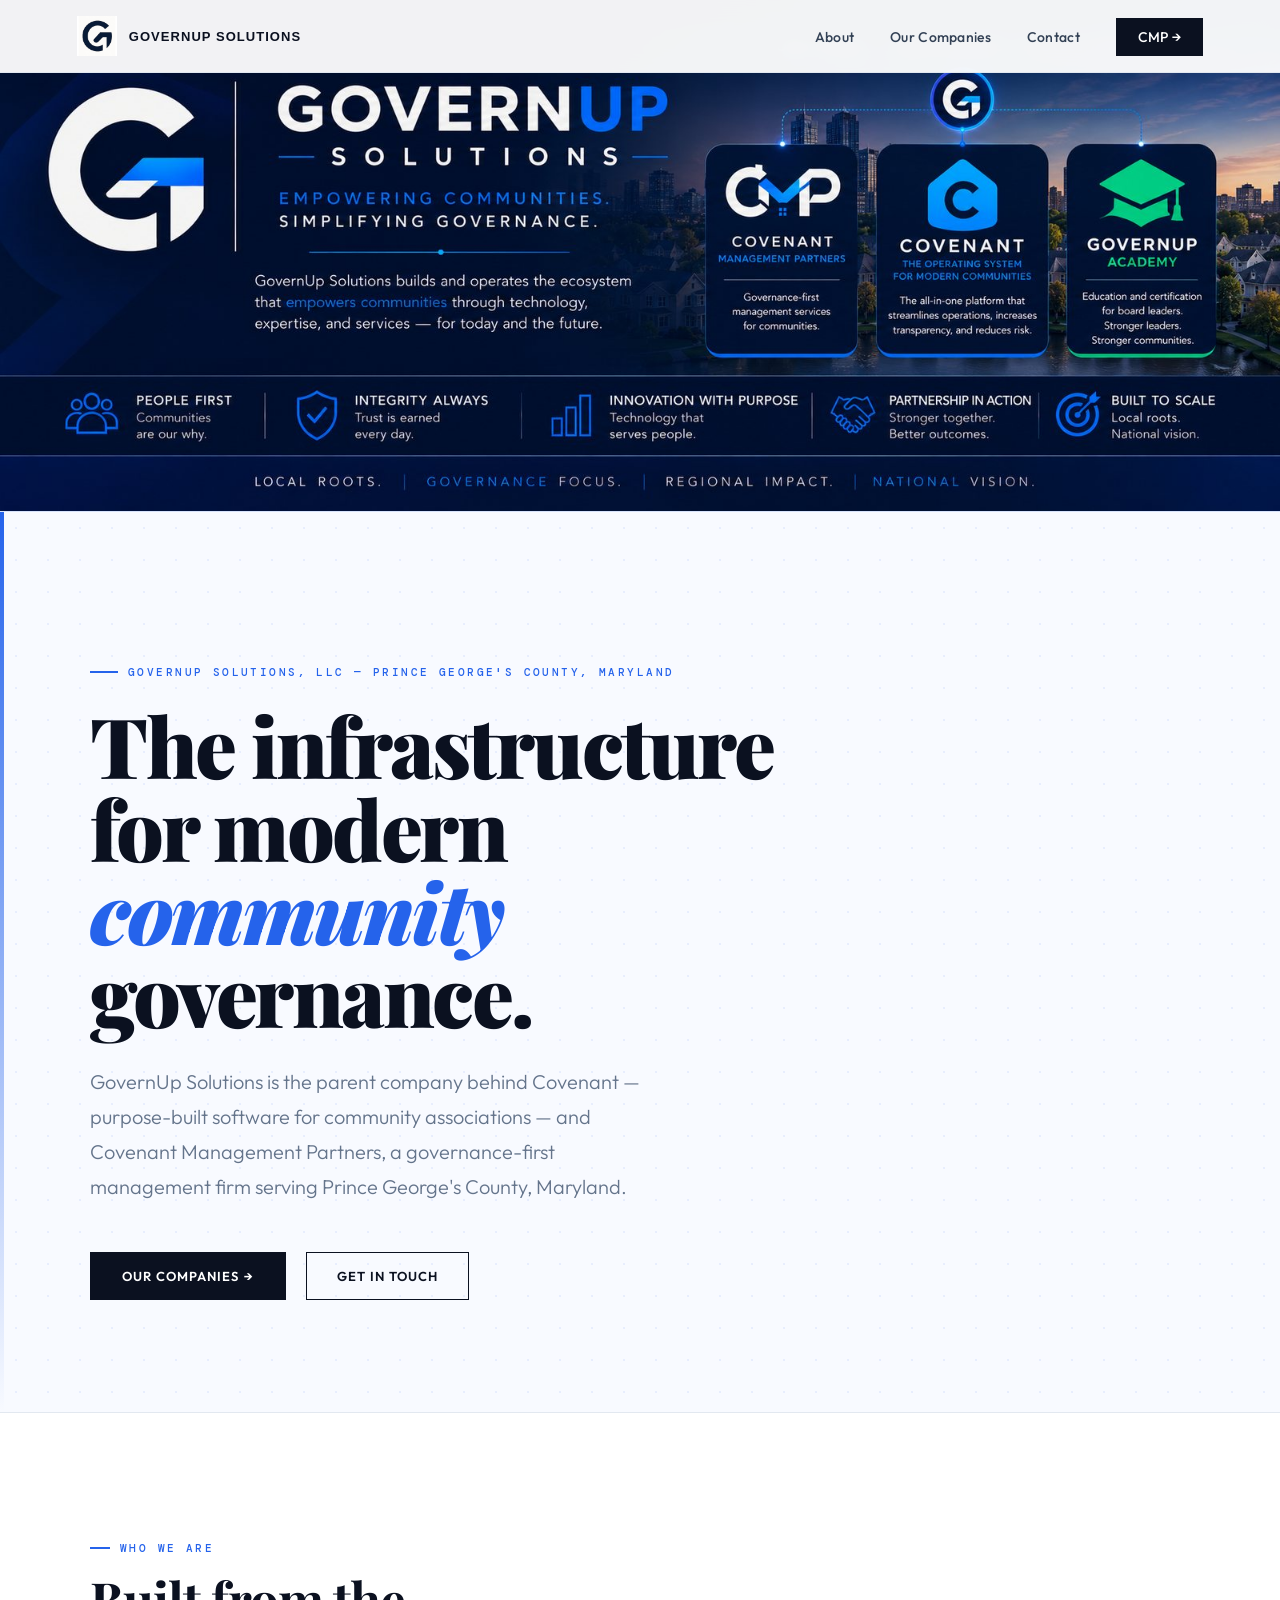
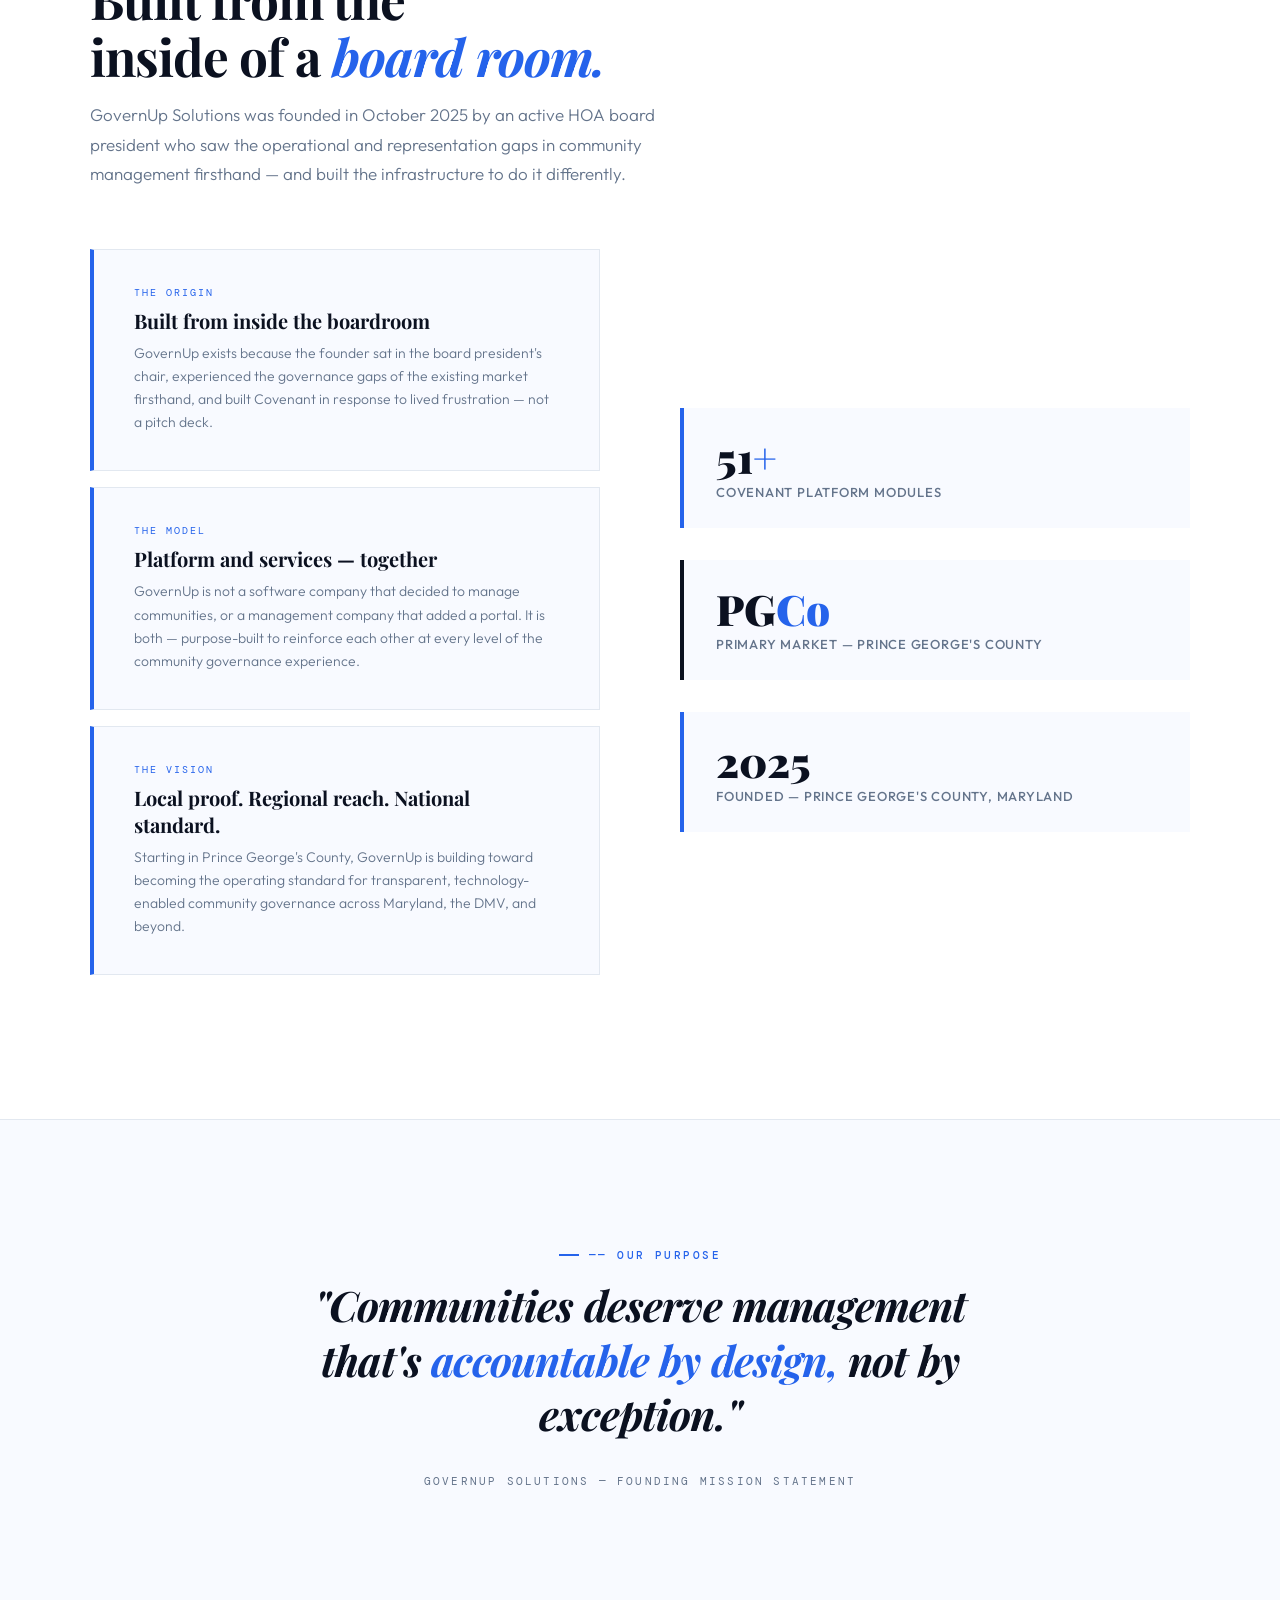
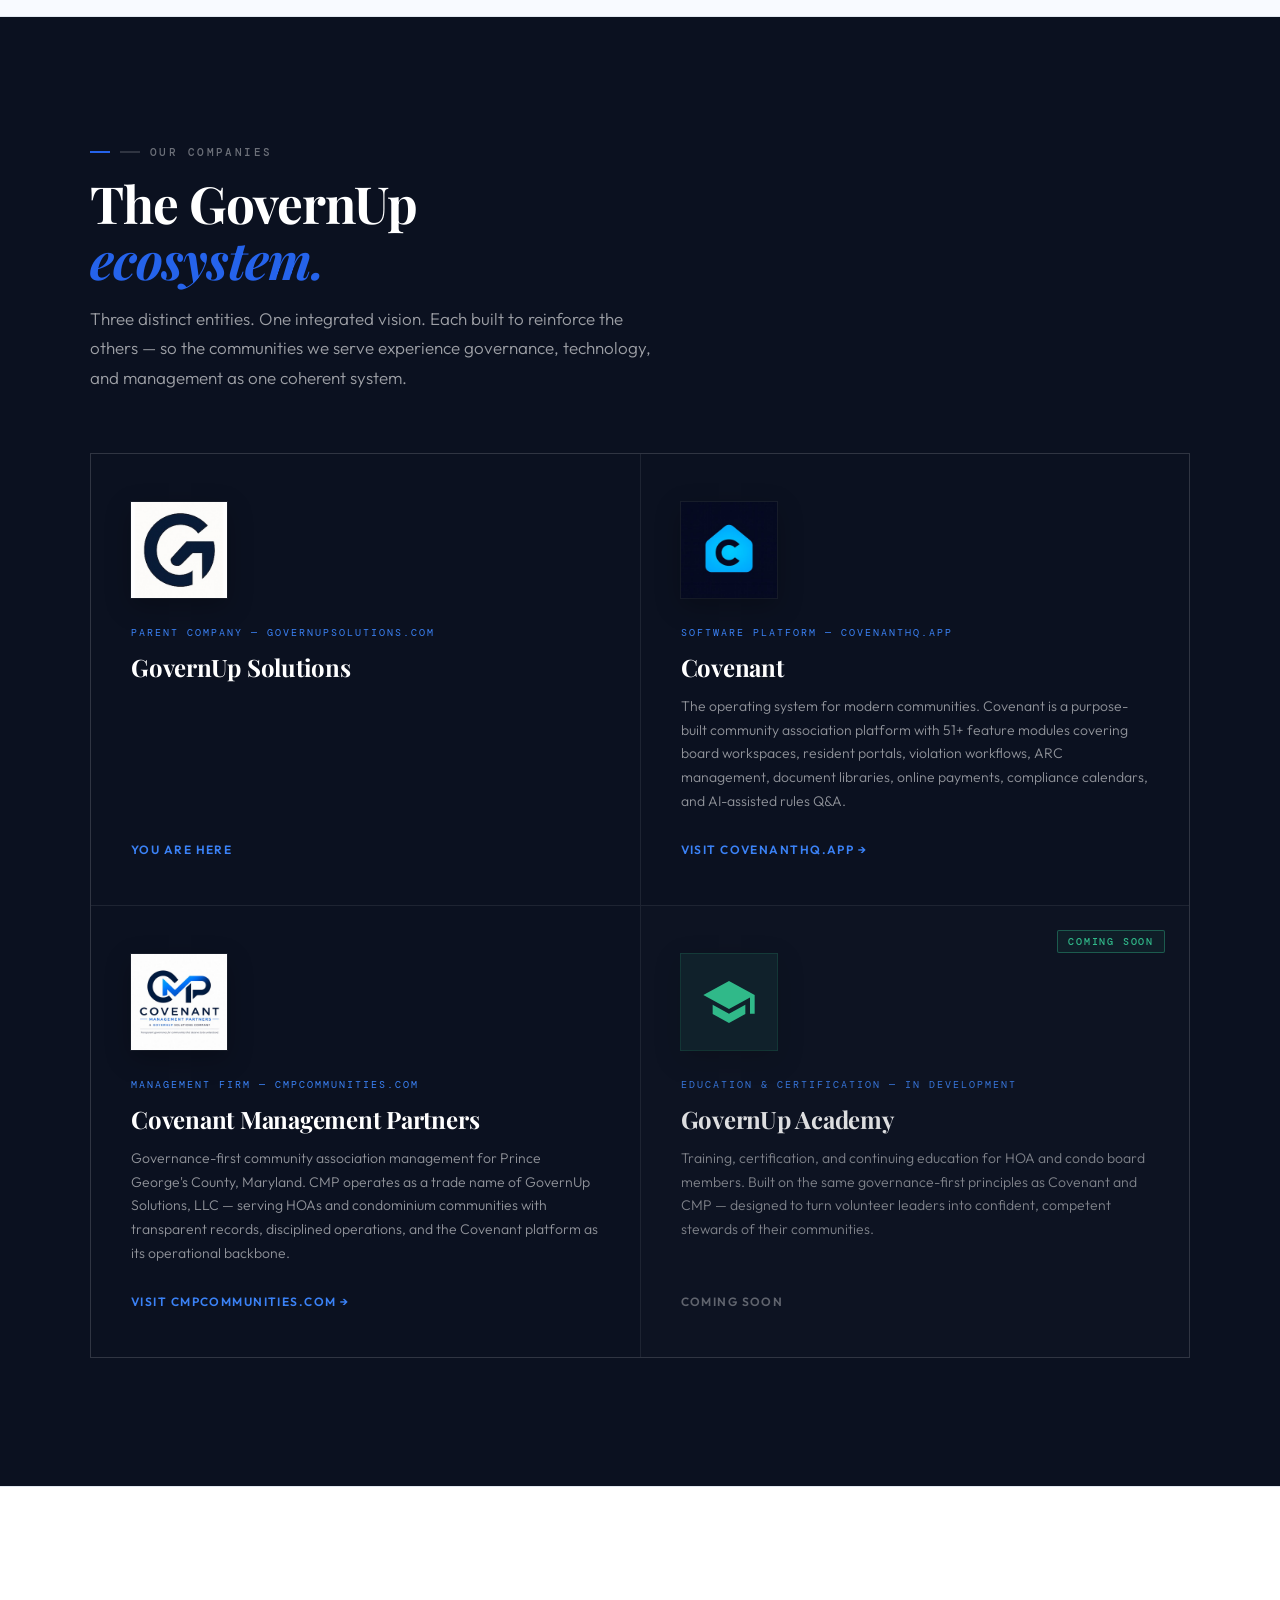
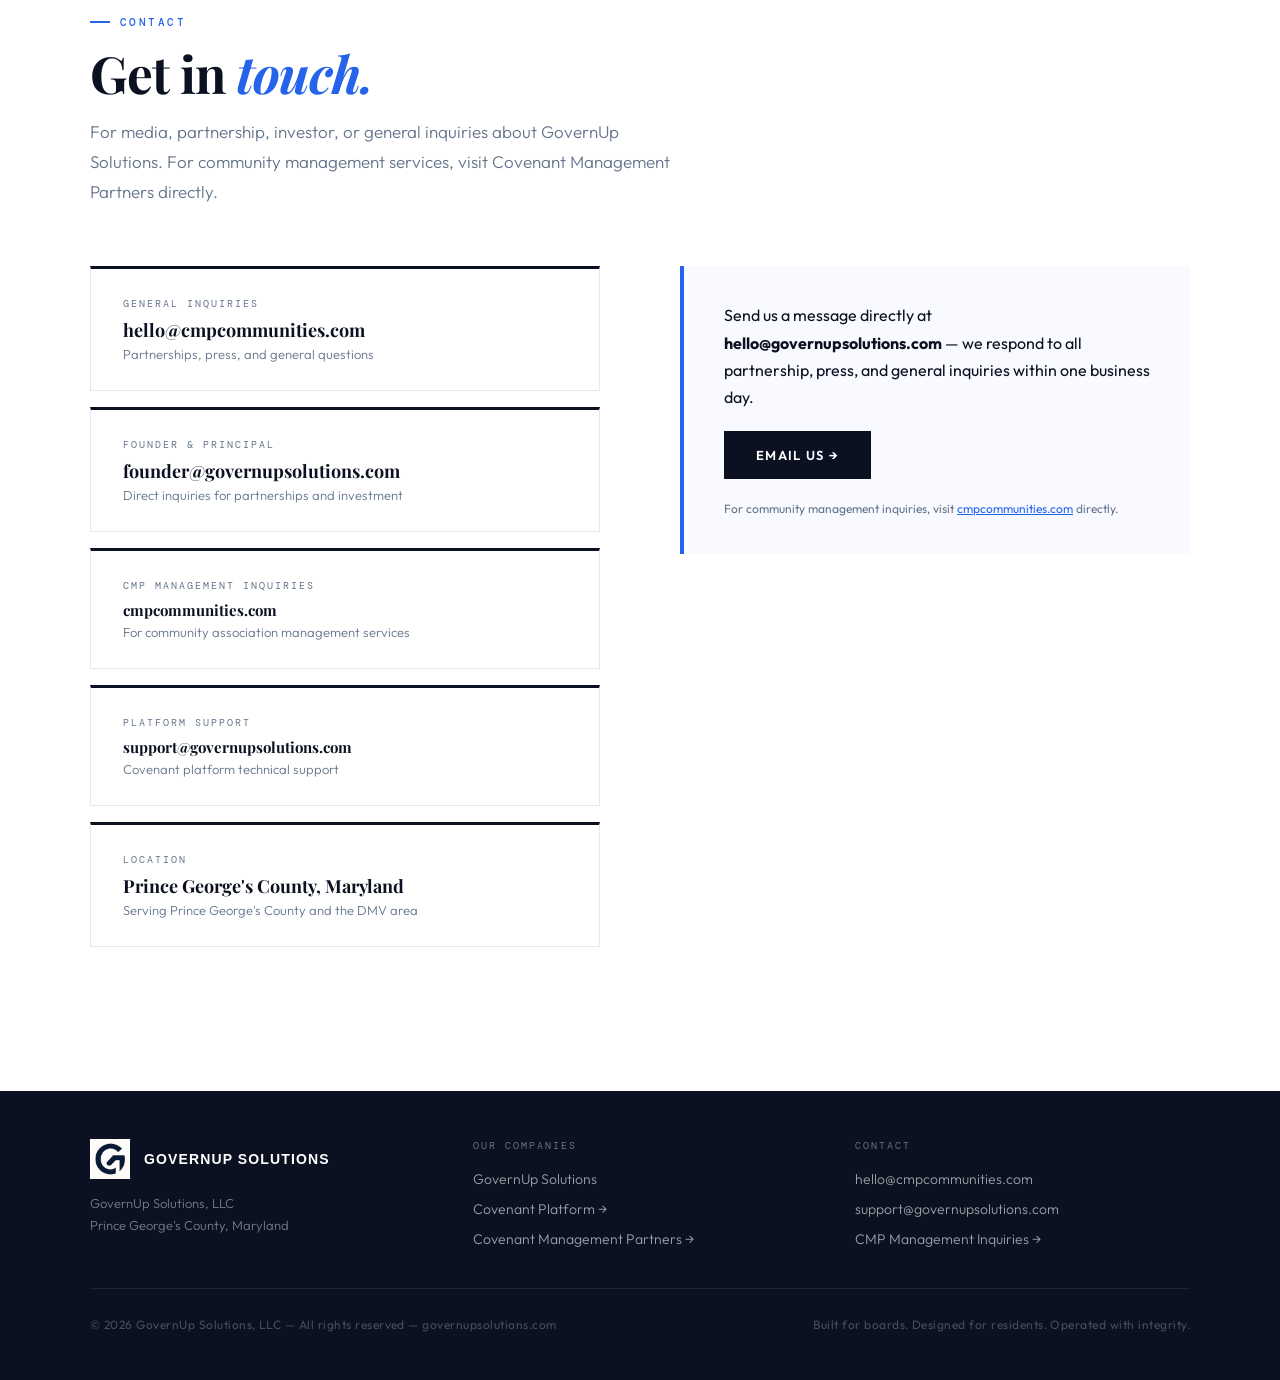
==== commit be9e56fb: "Add files via upload" ====
--- a/index.html
+++ b/index.html
@@ -959,32 +959,17 @@
         </div>
       </div>
       <div>
-        <div class="form-group" style="margin-bottom:14px;">
-          <label class="form-label">Name</label>
-          <input class="form-input" type="text" placeholder="Your name">
-        </div>
-        <div class="form-group" style="margin-bottom:14px;">
-          <label class="form-label">Email</label>
-          <input class="form-input" type="email" placeholder="your@email.com">
-        </div>
-        <div class="form-group" style="margin-bottom:14px;">
-          <label class="form-label">Inquiry Type</label>
-          <select class="form-select">
-            <option value="">Select one</option>
-            <option>Partnership or investment inquiry</option>
-            <option>Media or press inquiry</option>
-            <option>Covenant platform inquiry</option>
-            <option>General question</option>
-          </select>
-        </div>
-        <div class="form-group" style="margin-bottom:20px;">
-          <label class="form-label">Message</label>
-          <textarea class="form-textarea" placeholder="Tell us about your inquiry..."></textarea>
-        </div>
-        <button class="form-submit" id="gu-submit">Send Message →</button>
-        <p style="font-size:12px; color:var(--muted); margin-top:16px; line-height:1.6;">
-          For community management inquiries, please visit <a href="https://cmpcommunities.com" style="color:var(--blue);">cmpcommunities.com</a> directly.
-        </p>
+        <div style="padding:36px 40px; background:var(--light); border-left:4px solid var(--blue); display:flex; flex-direction:column; gap:20px; justify-content:center; height:100%;">
+          <p style="font-size:16px; color:var(--navy); line-height:1.7;">
+            Send us a message directly at <strong>hello@governupsolutions.com</strong> — we respond to all partnership, press, and general inquiries within one business day.
+          </p>
+          <a href="mailto:hello@governupsolutions.com?subject=GovernUp%20Inquiry" class="form-submit" style="display:inline-block; text-align:center; text-decoration:none;">
+            Email Us →
+          </a>
+          <p style="font-size:12px; color:var(--muted); line-height:1.6;">
+            For community management inquiries, visit <a href="https://cmpcommunities.com" style="color:var(--blue);">cmpcommunities.com</a> directly.
+          </p>
+        </div>
       </div>
     </div>
   </div>
@@ -1038,14 +1023,7 @@
   }, { threshold: 0.1 });
   reveals.forEach(el => observer.observe(el));
 
-  document.getElementById('gu-submit').addEventListener('click', function() {
-    this.textContent = 'Message Sent ✓';
-    this.style.background = '#065F46';
-    setTimeout(() => {
-      this.textContent = 'Send Message →';
-      this.style.background = '';
-    }, 3000);
-  });
+
 </script>
 
 </body>
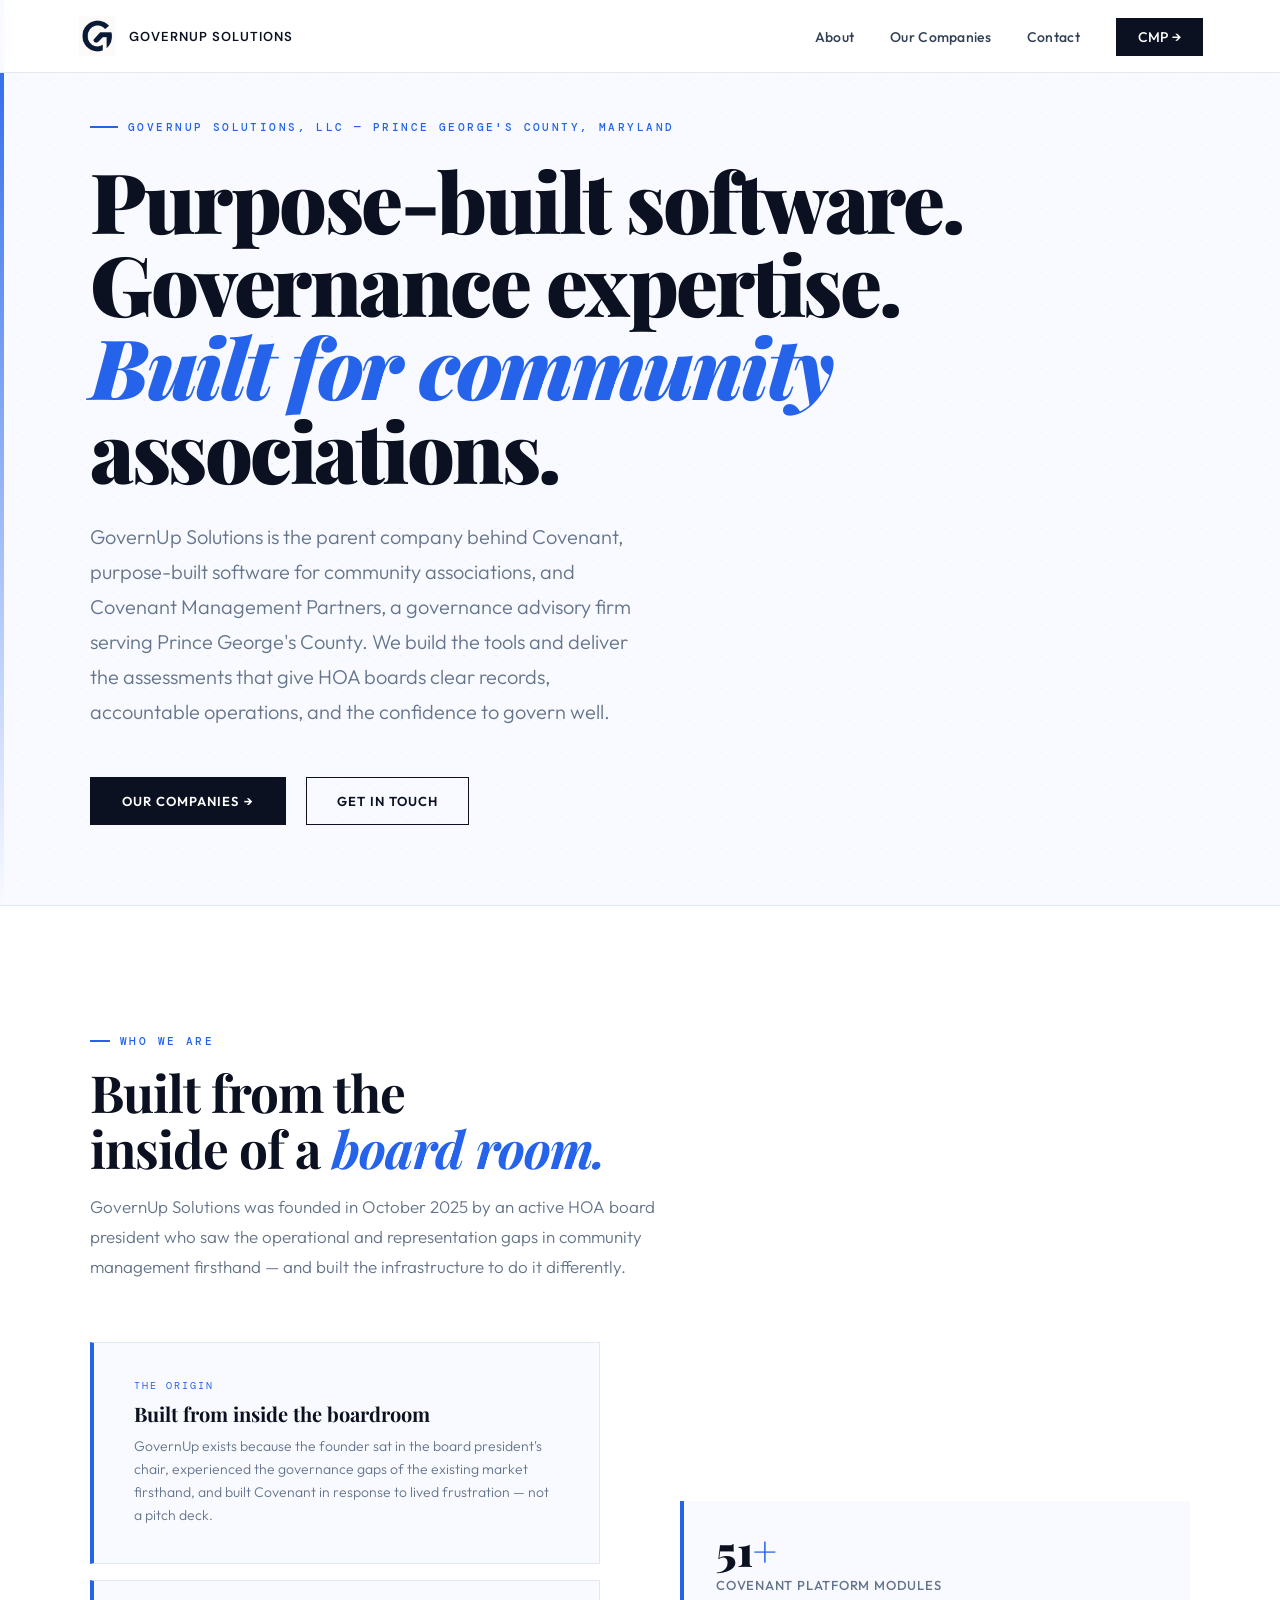
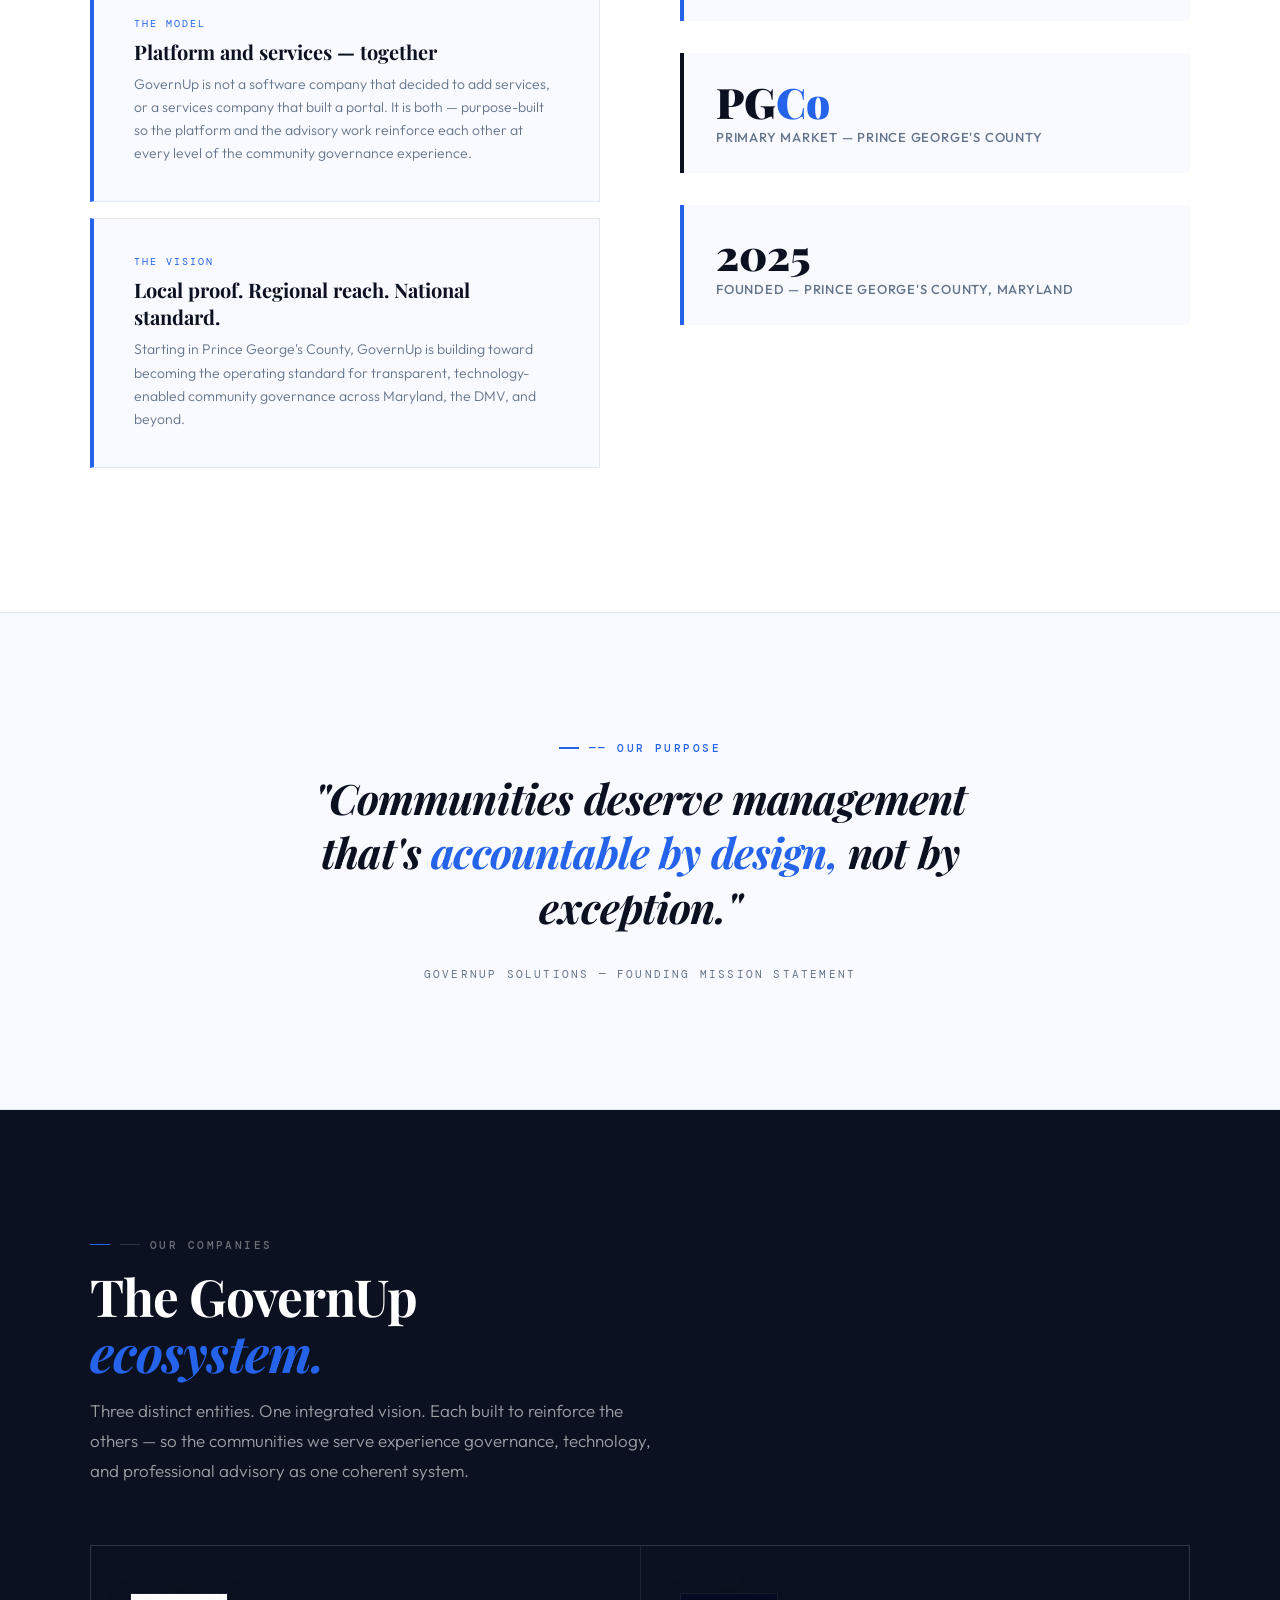
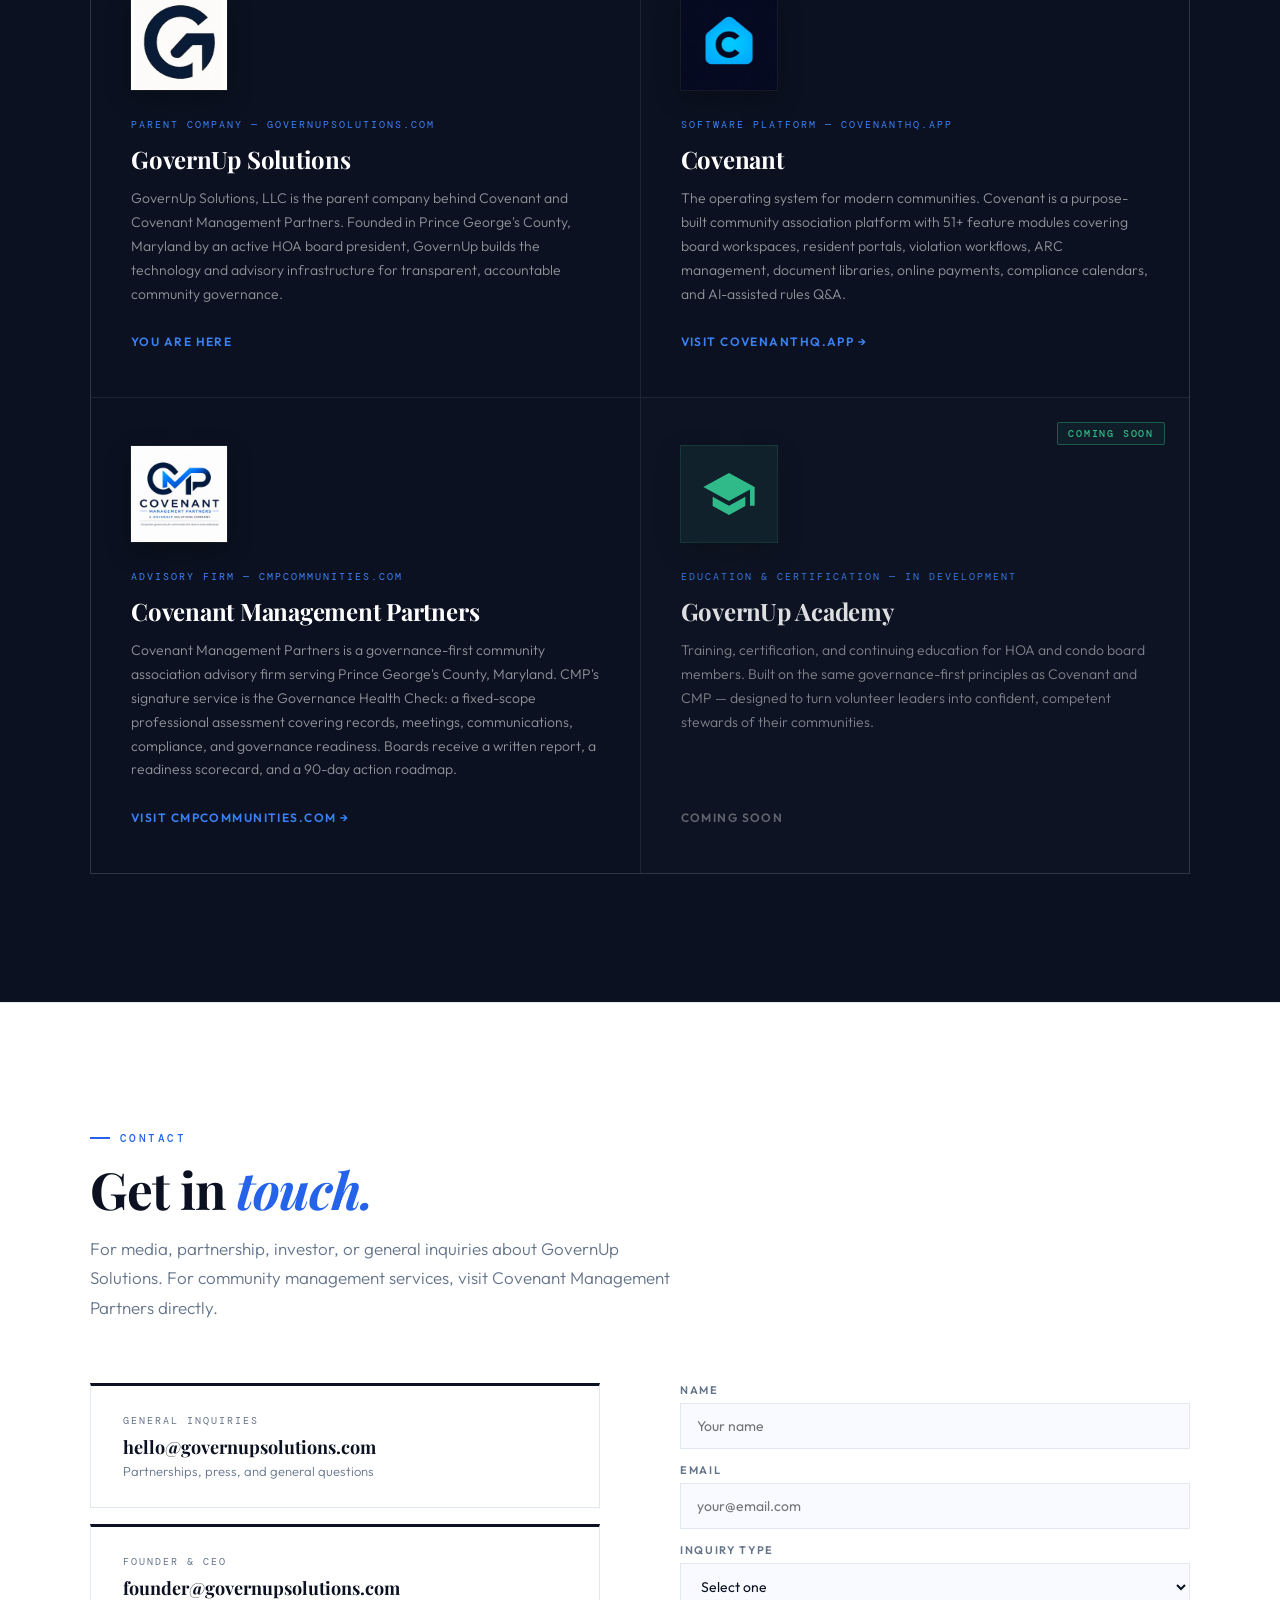
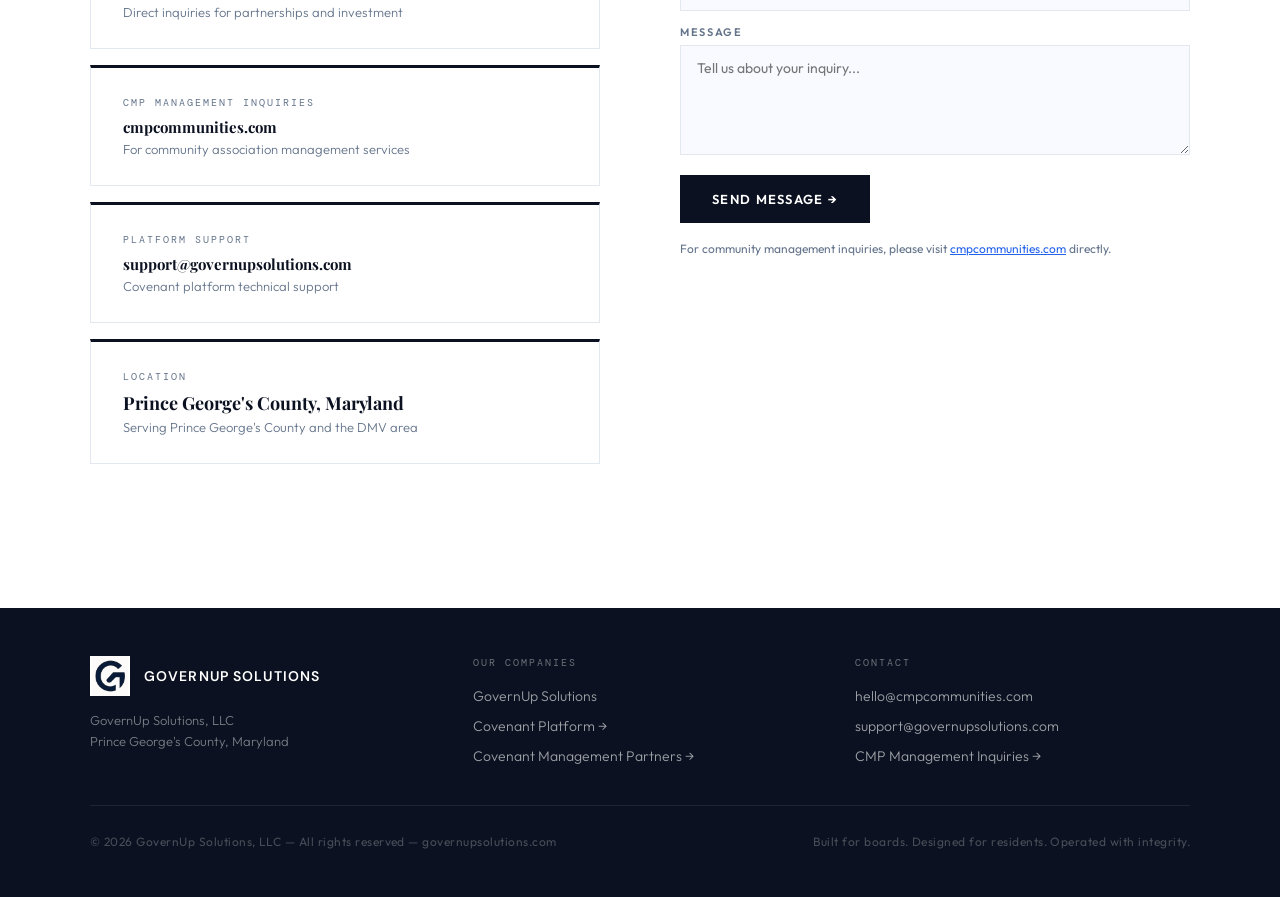
==== commit 7a0f4d2b: "Sync to current production: mobile nav, working contact form, extracted images, favicon, CMP advisor" ====
--- a/index.html
+++ b/index.html
@@ -4,8 +4,21 @@
 <meta charset="UTF-8" />
 <meta name="viewport" content="width=device-width, initial-scale=1.0">
 <title>GovernUp Solutions — Community Governance Infrastructure</title>
+<meta name="description" content="GovernUp Solutions builds Covenant, purpose-built software for HOA and community association management, and operates Covenant Management Partners, a governance advisory firm serving Prince George's County, Maryland.">
+<link rel="canonical" href="https://governupsolutions.com">
+
+<!-- Favicons -->
+<link rel="icon" type="image/png" sizes="32x32" href="/favicon-32x32.png">
+<link rel="apple-touch-icon" sizes="180x180" href="/apple-touch-icon.png">
+<link rel="icon" type="image/png" sizes="192x192" href="/favicon-192x192.png">
+<meta property="og:type" content="website">
+<meta property="og:url" content="https://governupsolutions.com">
+<meta property="og:title" content="GovernUp Solutions | Community Governance Infrastructure">
+<meta property="og:description" content="Purpose-built software and governance expertise for community associations. Covenant platform and CMP advisory services.">
+<meta name="twitter:card" content="summary_large_image">
+<meta name="twitter:site" content="@GovernUpLLC">
 <link rel="preconnect" href="https://fonts.googleapis.com">
-<link href="https://fonts.googleapis.com/css2?family=Playfair+Display:ital,wght@0,400;0,700;0,900;1,400;1,700&family=Outfit:wght@300;400;500;600&family=DM+Mono:wght@400;500&display=swap" rel="stylesheet">
+<link href="https://fonts.googleapis.com/css2?family=DM+Sans:wght@300;400;500;600&family=Playfair+Display:ital,wght@0,400;0,700;0,900;1,400;1,700&family=Outfit:wght@300;400;500;600&family=DM+Mono:wght@400;500&display=swap" rel="stylesheet">
 <style>
   :root {
     --navy:   #0B1120;
@@ -87,6 +100,55 @@
   }
 
   .nav-links a:hover { color: var(--blue); }
+  .hamburger {
+    display: none;
+    flex-direction: column;
+    gap: 5px;
+    background: none;
+    border: none;
+    cursor: pointer;
+    padding: 4px;
+  }
+  .hamburger span {
+    display: block;
+    width: 24px;
+    height: 2px;
+    background: var(--navy);
+    transition: 0.3s;
+  }
+  .mobile-menu {
+    display: none;
+    position: fixed;
+    top: 0; left: 0; right: 0; bottom: 0;
+    background: var(--white);
+    z-index: 200;
+    flex-direction: column;
+    align-items: center;
+    justify-content: center;
+    gap: 32px;
+  }
+  .mobile-menu.open { display: flex; }
+  .mobile-menu a {
+    font-family: 'Outfit', sans-serif;
+    font-size: 22px;
+    color: var(--navy);
+    text-decoration: none;
+    letter-spacing: 0.05em;
+    text-transform: uppercase;
+  }
+  .mobile-menu .mobile-close {
+    position: absolute;
+    top: 24px; right: 24px;
+    background: none; border: none;
+    color: var(--navy); font-size: 28px;
+    cursor: pointer;
+  }
+  .mobile-cta-link {
+    background: var(--blue);
+    color: var(--white) !important;
+    padding: 14px 28px;
+    border-radius: 4px;
+  }
 
   .nav-contact {
     font-size: 13px;
@@ -716,6 +778,7 @@
     .eco-cards { grid-template-columns: 1fr; }
     .footer-inner { grid-template-columns: 1fr; gap: 32px; }
     .nav-links { display: none; }
+    .hamburger { display: flex; }
   }
 
   /* Footer mark */
@@ -762,25 +825,33 @@
     <li><a href="#contact">Contact</a></li>
     <li><a href="https://cmpcommunities.com" target="_blank" class="nav-contact">CMP →</a></li>
   </ul>
+  <button class="hamburger" aria-label="Open menu" onclick="document.getElementById('guMobileMenu').classList.add('open')">
+    <span></span><span></span><span></span>
+  </button>
 </nav>
+<div class="mobile-menu" id="guMobileMenu" role="dialog" aria-label="Navigation">
+  <button class="mobile-close" aria-label="Close menu" onclick="document.getElementById('guMobileMenu').classList.remove('open')">&times;</button>
+  <a href="#about" onclick="document.getElementById('guMobileMenu').classList.remove('open')">About</a>
+  <a href="#ecosystem" onclick="document.getElementById('guMobileMenu').classList.remove('open')">Our Companies</a>
+  <a href="#contact" onclick="document.getElementById('guMobileMenu').classList.remove('open')">Contact</a>
+  <a href="https://cmpcommunities.com" target="_blank" class="mobile-cta-link">CMP</a>
+</div>
 
 <!-- BANNER -->
-<div class="gu-banner">
-  <img src="[data-uri]" alt="GovernUp Solutions — One Vision. Three Brands. Endless Impact.">
-</div>
+
 
 <!-- HERO -->
 <section class="hero">
   <div class="hero-inner">
     <div class="hero-eyebrow">GovernUp Solutions, LLC &mdash; Prince George's County, Maryland</div>
     <h1 class="hero-headline">
-      The infrastructure<br>
-      for modern<br>
-      <em>community</em><br>
-      governance.
+      Purpose-built software.<br>
+      Governance expertise.<br>
+      <em>Built for community</em><br>
+      associations.
     </h1>
     <p class="hero-sub">
-      GovernUp Solutions is the parent company behind Covenant — purpose-built software for community associations — and Covenant Management Partners, a governance-first management firm serving Prince George's County, Maryland.
+      GovernUp Solutions is the parent company behind Covenant, purpose-built software for community associations, and Covenant Management Partners, a governance advisory firm serving Prince George's County. We build the tools and deliver the assessments that give HOA boards clear records, accountable operations, and the confidence to govern well.
     </p>
     <div class="hero-actions">
       <a href="#ecosystem" class="btn-primary">Our Companies →</a>
@@ -809,7 +880,7 @@
         <div class="about-card">
           <div class="about-card-label">The Model</div>
           <div class="about-card-title">Platform and services — together</div>
-          <div class="about-card-body">GovernUp is not a software company that decided to manage communities, or a management company that added a portal. It is both — purpose-built to reinforce each other at every level of the community governance experience.</div>
+          <div class="about-card-body">GovernUp is not a software company that decided to add services, or a services company that built a portal. It is both — purpose-built so the platform and the advisory work reinforce each other at every level of the community governance experience.</div>
         </div>
         <div class="about-card">
           <div class="about-card-label">The Vision</div>
@@ -856,7 +927,7 @@
       </div>
       <h2 class="section-title" style="color:var(--white);">The GovernUp<br><em>ecosystem.</em></h2>
       <p class="section-body">
-        Three distinct entities. One integrated vision. Each built to reinforce the others — so the communities we serve experience governance, technology, and management as one coherent system.
+        Three distinct entities. One integrated vision. Each built to reinforce the others — so the communities we serve experience governance, technology, and professional advisory as one coherent system.
       </p>
     </div>
     <div class="eco-cards reveal">
@@ -864,11 +935,12 @@
       <!-- GovernUp Solutions -->
       <div class="eco-card" style="cursor:default;">
         <div class="eco-card-logo-frame">
-          <img src="[data-uri]" alt="GovernUp Solutions">
+          <img src="/gu-image-2.png" alt="GovernUp Solutions">
         </div>
         <div class="eco-card-tag">Parent Company &mdash; governupsolutions.com</div>
         <div class="eco-card-name">GovernUp Solutions</div>
         <div class="eco-card-desc">
+          GovernUp Solutions, LLC is the parent company behind Covenant and Covenant Management Partners. Founded in Prince George's County, Maryland by an active HOA board president, GovernUp builds the technology and advisory infrastructure for transparent, accountable community governance.
         </div>
         <div class="eco-card-link">You are here</div>
       </div>
@@ -876,7 +948,7 @@
       <!-- Covenant -->
       <a href="https://covenanthq.app" target="_blank" class="eco-card">
         <div class="eco-card-logo-frame dark">
-          <img src="[data-uri]" alt="Covenant">
+          <img src="/gu-image-3.jpg" alt="Covenant">
         </div>
         <div class="eco-card-tag">Software Platform &mdash; covenanthq.app</div>
         <div class="eco-card-name">Covenant</div>
@@ -889,12 +961,12 @@
       <!-- CMP -->
       <a href="https://cmpcommunities.com" target="_blank" class="eco-card">
         <div class="eco-card-logo-frame">
-          <img src="[data-uri]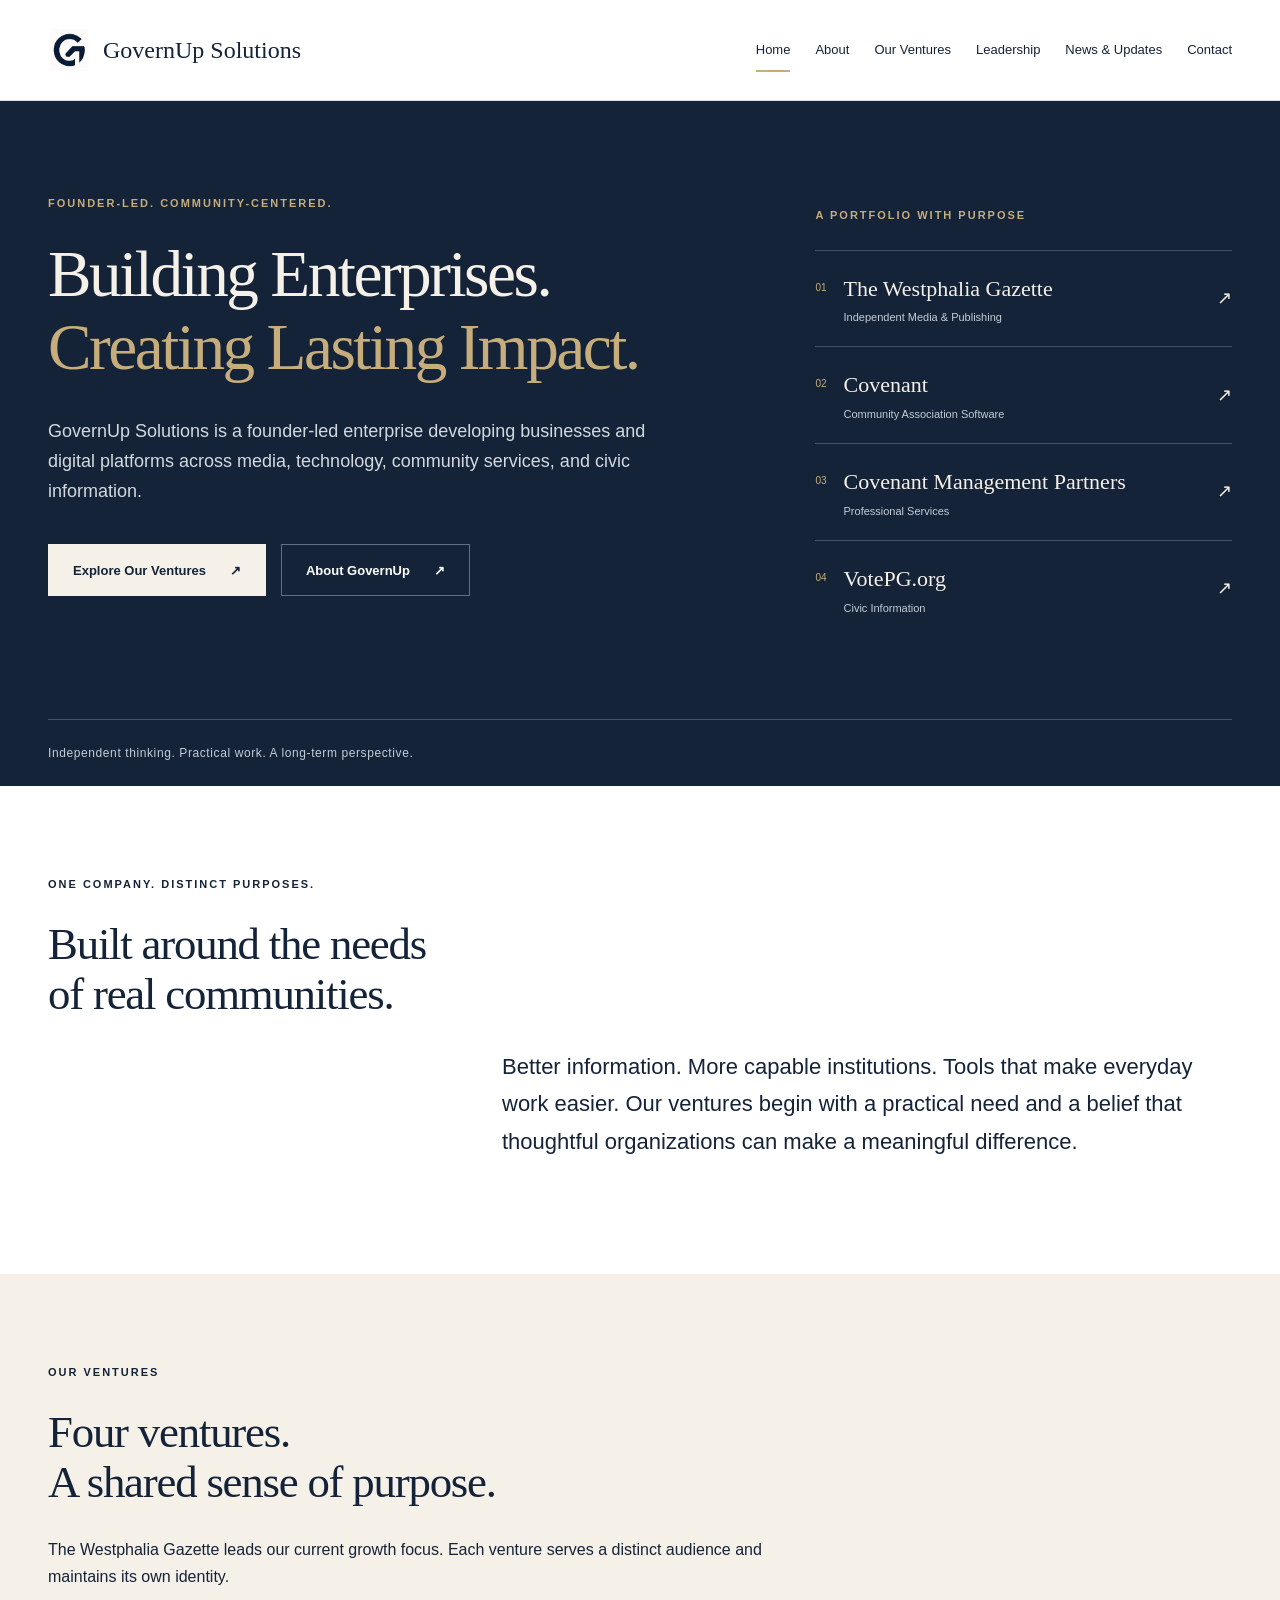
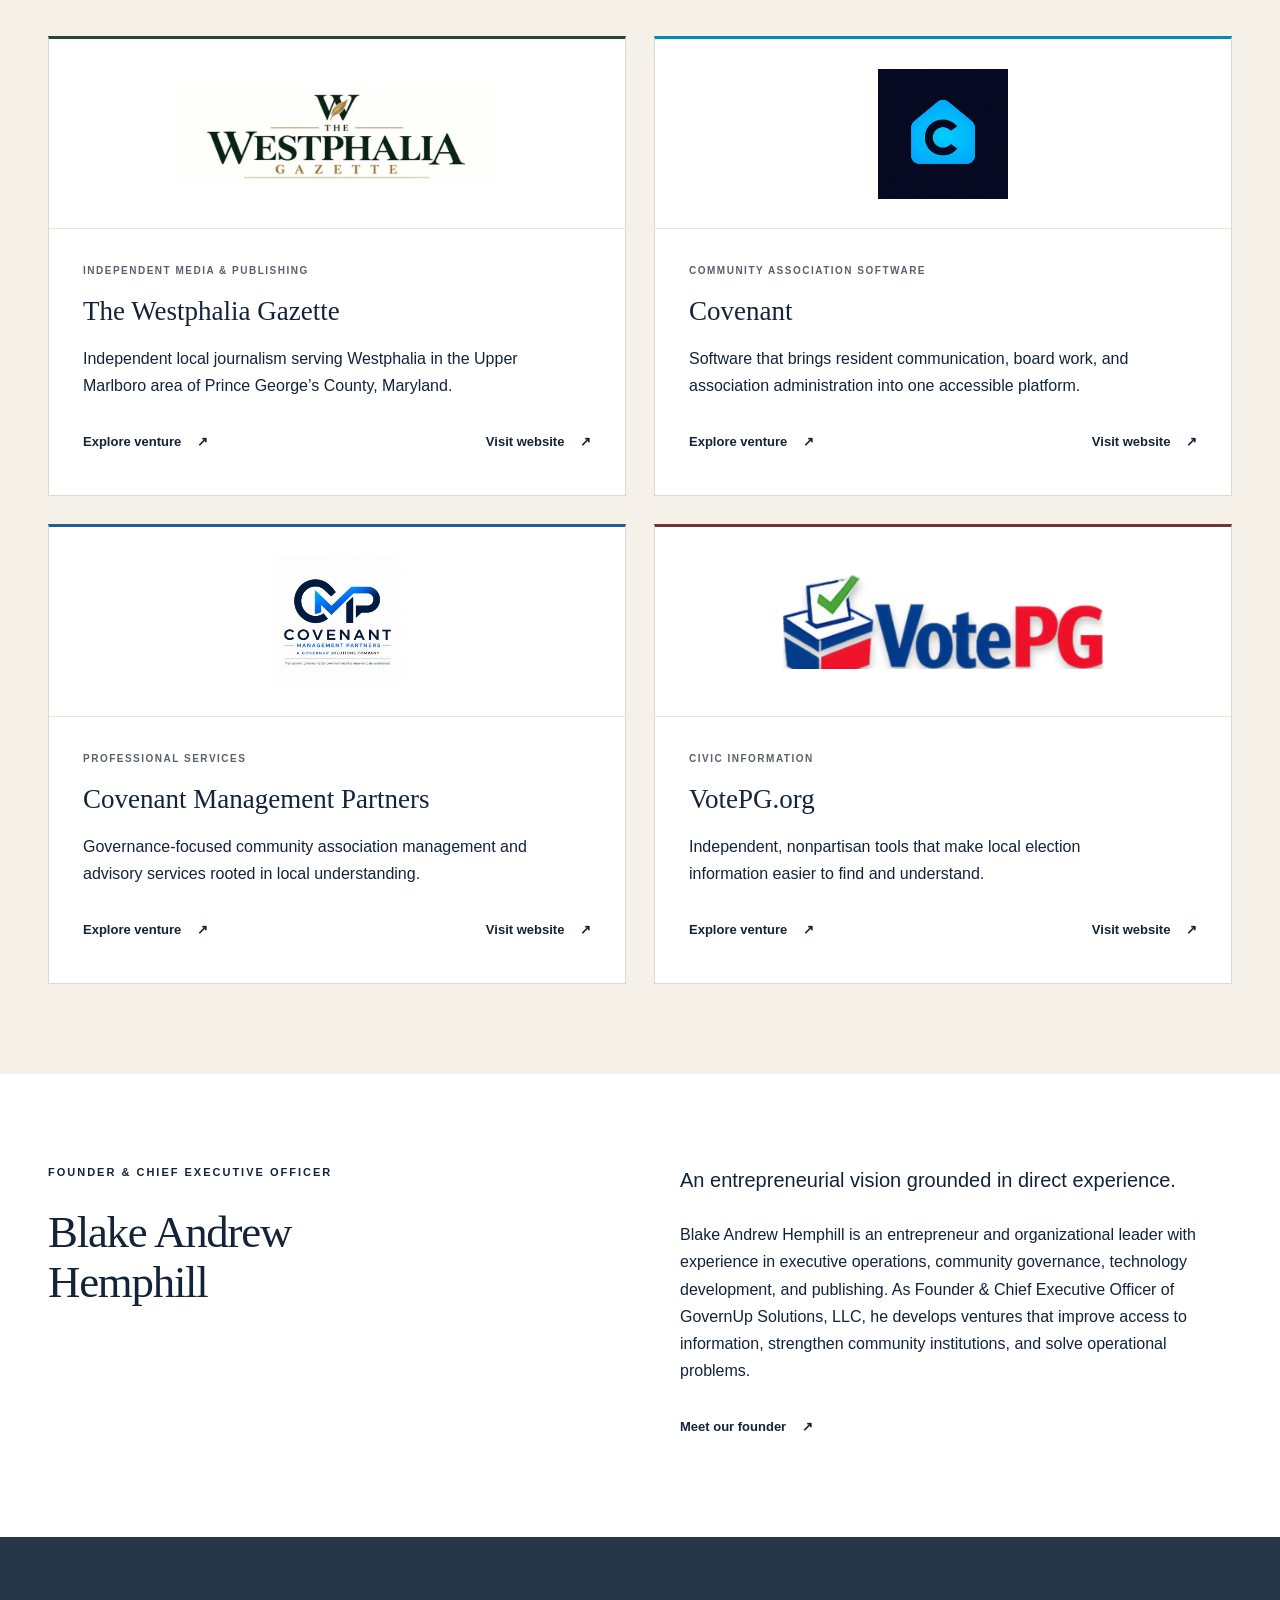
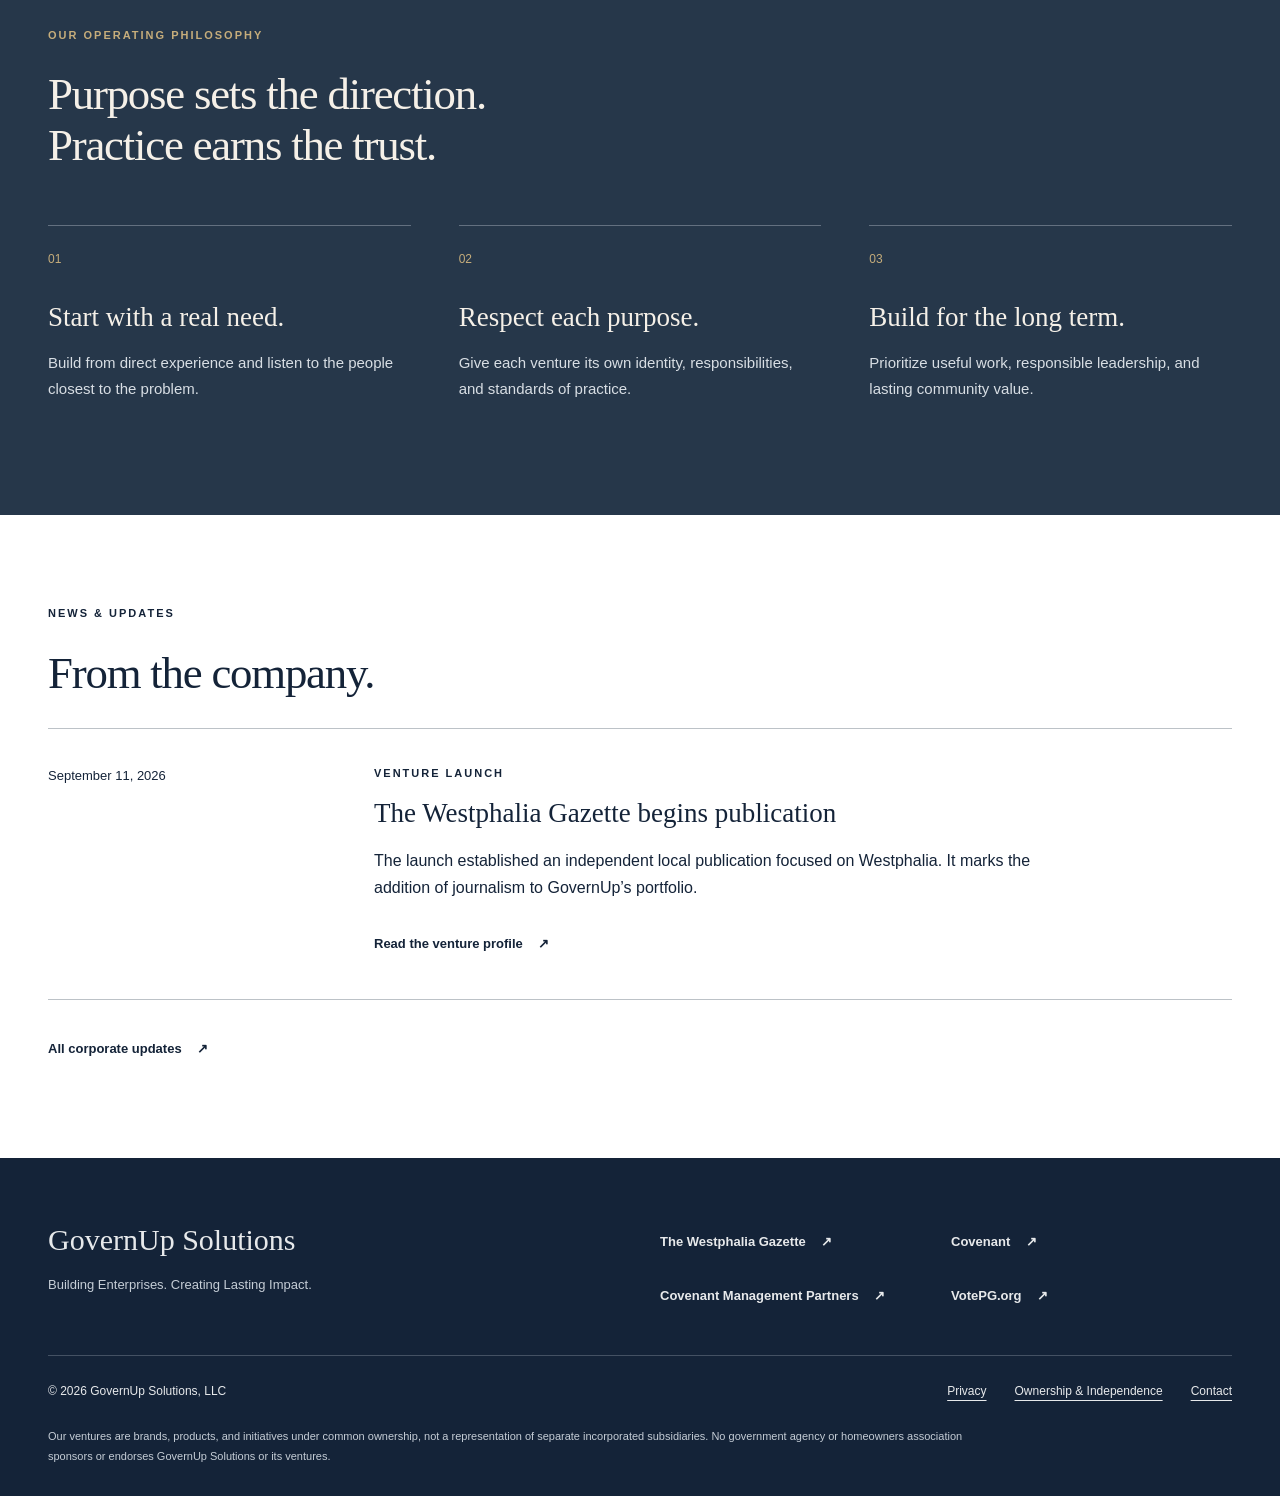
==== commit b35cc31a: "Redesign GovernUp corporate website around four distinct ventures" ====
--- a/index.html
+++ b/index.html
@@ -1,1146 +1,6 @@
-<!DOCTYPE html>
-<html lang="en">
-<head>
-<meta charset="UTF-8" />
-<meta name="viewport" content="width=device-width, initial-scale=1.0">
-<title>GovernUp Solutions — Community Governance Infrastructure</title>
-<meta name="description" content="GovernUp Solutions builds Covenant, purpose-built software for HOA and community association management, and operates Covenant Management Partners, a governance advisory firm serving Prince George's County, Maryland.">
-<link rel="canonical" href="https://governupsolutions.com">
-
-<!-- Favicons -->
-<link rel="icon" type="image/png" sizes="32x32" href="/favicon-32x32.png">
-<link rel="apple-touch-icon" sizes="180x180" href="/apple-touch-icon.png">
-<link rel="icon" type="image/png" sizes="192x192" href="/favicon-192x192.png">
-<meta property="og:type" content="website">
-<meta property="og:url" content="https://governupsolutions.com">
-<meta property="og:title" content="GovernUp Solutions | Community Governance Infrastructure">
-<meta property="og:description" content="Purpose-built software and governance expertise for community associations. Covenant platform and CMP advisory services.">
-<meta name="twitter:card" content="summary_large_image">
-<meta name="twitter:site" content="@GovernUpLLC">
-<link rel="preconnect" href="https://fonts.googleapis.com">
-<link href="https://fonts.googleapis.com/css2?family=DM+Sans:wght@300;400;500;600&family=Playfair+Display:ital,wght@0,400;0,700;0,900;1,400;1,700&family=Outfit:wght@300;400;500;600&family=DM+Mono:wght@400;500&display=swap" rel="stylesheet">
-<style>
-  :root {
-    --navy:   #0B1120;
-    --navy2:  #0f1a2e;
-    --blue:   #2563EB;
-    --blue2:  #1d4ed8;
-    --sky:    #3b82f6;
-    --light:  #f8faff;
-    --white:  #ffffff;
-    --slate:  #334155;
-    --muted:  #64748B;
-    --border: #e2e8f0;
-    --line:   rgba(37,99,235,0.12);
-  }
-
-  *, *::before, *::after { box-sizing: border-box; margin: 0; padding: 0; }
-  html { scroll-behavior: smooth; }
-
-  body {
-    font-family: 'Outfit', sans-serif;
-    background: var(--white);
-    color: var(--navy);
-    overflow-x: hidden;
-  }
-
-  /* ── NAV ── */
-  .nav {
-    position: fixed;
-    top: 0; left: 0; right: 0;
-    z-index: 100;
-    display: flex;
-    align-items: center;
-    justify-content: space-between;
-    padding: 16px clamp(24px, 6vw, 100px);
-    background: rgba(255,255,255,0.95);
-    backdrop-filter: blur(12px);
-    border-bottom: 1px solid var(--border);
-  }
-
-  .nav-logo {
-    display: flex;
-    align-items: center;
-    gap: 12px;
-    text-decoration: none;
-  }
-  .nav-monogram {
-    width: 40px;
-    height: 40px;
-    background-color: #fff;
-    background-image: url("[data-uri]");
-    background-size: contain;
-    background-position: center;
-    background-repeat: no-repeat;
-    flex-shrink: 0;
-  }
-  .nav-wordmark {
-    font-family: 'DM Sans', sans-serif;
-    font-size: 13px;
-    font-weight: 600;
-    letter-spacing: 0.08em;
-    text-transform: uppercase;
-    color: var(--navy);
-  }
-
-  .nav-links {
-    display: flex;
-    align-items: center;
-    gap: 36px;
-    list-style: none;
-  }
-
-  .nav-links a {
-    font-size: 14px;
-    font-weight: 500;
-    color: var(--slate);
-    text-decoration: none;
-    letter-spacing: 0.02em;
-    transition: color 0.2s;
-  }
-
-  .nav-links a:hover { color: var(--blue); }
-  .hamburger {
-    display: none;
-    flex-direction: column;
-    gap: 5px;
-    background: none;
-    border: none;
-    cursor: pointer;
-    padding: 4px;
-  }
-  .hamburger span {
-    display: block;
-    width: 24px;
-    height: 2px;
-    background: var(--navy);
-    transition: 0.3s;
-  }
-  .mobile-menu {
-    display: none;
-    position: fixed;
-    top: 0; left: 0; right: 0; bottom: 0;
-    background: var(--white);
-    z-index: 200;
-    flex-direction: column;
-    align-items: center;
-    justify-content: center;
-    gap: 32px;
-  }
-  .mobile-menu.open { display: flex; }
-  .mobile-menu a {
-    font-family: 'Outfit', sans-serif;
-    font-size: 22px;
-    color: var(--navy);
-    text-decoration: none;
-    letter-spacing: 0.05em;
-    text-transform: uppercase;
-  }
-  .mobile-menu .mobile-close {
-    position: absolute;
-    top: 24px; right: 24px;
-    background: none; border: none;
-    color: var(--navy); font-size: 28px;
-    cursor: pointer;
-  }
-  .mobile-cta-link {
-    background: var(--blue);
-    color: var(--white) !important;
-    padding: 14px 28px;
-    border-radius: 4px;
-  }
-
-  .nav-contact {
-    font-size: 13px;
-    font-weight: 600;
-    color: var(--white) !important;
-    background: var(--navy);
-    padding: 10px 22px;
-    transition: background 0.2s !important;
-  }
-
-  .nav-contact:hover { background: var(--blue) !important; }
-
-  /* ── HERO ── */
-  .hero {
-    min-height: 100vh;
-    display: flex;
-    flex-direction: column;
-    justify-content: center;
-    padding: 120px clamp(24px, 6vw, 100px) 80px;
-    position: relative;
-    overflow: hidden;
-    background: var(--light);
-  }
-
-  /* subtle dot grid */
-  .hero::before {
-    content: '';
-    position: absolute;
-    inset: 0;
-    background-image: radial-gradient(circle, rgba(37,99,235,0.08) 1px, transparent 1px);
-    background-size: 32px 32px;
-    pointer-events: none;
-  }
-
-  /* blue accent bar left */
-  .hero::after {
-    content: '';
-    position: absolute;
-    left: 0; top: 0; bottom: 0;
-    width: 4px;
-    background: linear-gradient(to bottom, var(--blue), transparent);
-  }
-
-  .hero-inner {
-    position: relative;
-    z-index: 1;
-    max-width: 1100px;
-    margin: 0 auto;
-    width: 100%;
-  }
-
-
-
-  .hero-eyebrow {
-    font-family: 'DM Mono', monospace;
-    font-size: 11px;
-    font-weight: 500;
-    letter-spacing: 0.22em;
-    text-transform: uppercase;
-    color: var(--blue);
-    margin-bottom: 24px;
-    display: flex;
-    align-items: center;
-    gap: 10px;
-    opacity: 0;
-    animation: fadeUp 0.7s ease forwards 0.2s;
-  }
-
-  .hero-eyebrow::before {
-    content: '';
-    display: block;
-    width: 28px;
-    height: 1.5px;
-    background: var(--blue);
-  }
-
-  .hero-headline {
-    font-family: 'Playfair Display', serif;
-    font-weight: 900;
-    font-size: clamp(48px, 6.5vw, 88px);
-    line-height: 1.0;
-    letter-spacing: -0.03em;
-    color: var(--navy);
-    margin-bottom: 28px;
-    opacity: 0;
-    animation: fadeUp 0.8s ease forwards 0.3s;
-  }
-
-  .hero-headline em {
-    font-style: italic;
-    color: var(--blue);
-  }
-
-  .hero-sub {
-    font-size: clamp(16px, 1.8vw, 20px);
-    font-weight: 300;
-    color: var(--muted);
-    max-width: 560px;
-    line-height: 1.75;
-    margin-bottom: 48px;
-    opacity: 0;
-    animation: fadeUp 0.8s ease forwards 0.5s;
-  }
-
-  .hero-actions {
-    display: flex;
-    align-items: center;
-    gap: 20px;
-    flex-wrap: wrap;
-    opacity: 0;
-    animation: fadeUp 0.8s ease forwards 0.65s;
-  }
-
-  .btn-primary {
-    display: inline-flex;
-    align-items: center;
-    gap: 8px;
-    background: var(--navy);
-    color: var(--white);
-    font-size: 13px;
-    font-weight: 600;
-    letter-spacing: 0.08em;
-    text-transform: uppercase;
-    padding: 16px 32px;
-    text-decoration: none;
-    transition: background 0.2s, transform 0.2s;
-  }
-
-  .btn-primary:hover { background: var(--blue); transform: translateY(-1px); }
-
-  .btn-outline {
-    display: inline-flex;
-    align-items: center;
-    gap: 8px;
-    border: 1.5px solid var(--navy);
-    color: var(--navy);
-    font-size: 13px;
-    font-weight: 600;
-    letter-spacing: 0.08em;
-    text-transform: uppercase;
-    padding: 15px 30px;
-    text-decoration: none;
-    transition: background 0.2s, color 0.2s;
-  }
-
-  .btn-outline:hover { background: var(--navy); color: var(--white); }
-
-  @keyframes fadeUp {
-    from { opacity: 0; transform: translateY(20px); }
-    to   { opacity: 1; transform: translateY(0); }
-  }
-
-  /* ── SECTION BASE ── */
-  section {
-    padding: clamp(80px, 10vw, 130px) clamp(24px, 6vw, 100px);
-  }
-
-  .section-inner {
-    max-width: 1100px;
-    margin: 0 auto;
-  }
-
-  .section-eyebrow {
-    font-family: 'DM Mono', monospace;
-    font-size: 11px;
-    font-weight: 500;
-    letter-spacing: 0.22em;
-    text-transform: uppercase;
-    color: var(--blue);
-    margin-bottom: 16px;
-    display: flex;
-    align-items: center;
-    gap: 10px;
-  }
-
-  .section-eyebrow::before {
-    content: '';
-    display: block;
-    width: 20px;
-    height: 1.5px;
-    background: var(--blue);
-  }
-
-  .section-title {
-    font-family: 'Playfair Display', serif;
-    font-weight: 700;
-    font-size: clamp(32px, 4vw, 52px);
-    line-height: 1.1;
-    letter-spacing: -0.02em;
-    color: var(--navy);
-    margin-bottom: 16px;
-  }
-
-  .section-title em { font-style: italic; color: var(--blue); }
-
-  .section-body {
-    font-size: 17px;
-    font-weight: 300;
-    color: var(--muted);
-    line-height: 1.75;
-    max-width: 580px;
-  }
-
-  /* ── WHO WE ARE ── */
-  .about {
-    background: var(--white);
-    border-top: 1px solid var(--border);
-  }
-
-  .about-grid {
-    display: grid;
-    grid-template-columns: 1fr 1fr;
-    gap: 80px;
-    align-items: center;
-    margin-top: 60px;
-  }
-
-  .about-visual {
-    position: relative;
-  }
-
-  .about-card {
-    background: var(--light);
-    border: 1px solid var(--border);
-    border-left: 4px solid var(--blue);
-    padding: 36px 40px;
-    margin-bottom: 16px;
-    transition: border-color 0.2s, transform 0.2s;
-  }
-
-  .about-card:hover {
-    border-left-color: var(--navy);
-    transform: translateX(4px);
-  }
-
-  .about-card-label {
-    font-family: 'DM Mono', monospace;
-    font-size: 10px;
-    letter-spacing: 0.2em;
-    text-transform: uppercase;
-    color: var(--blue);
-    margin-bottom: 8px;
-  }
-
-  .about-card-title {
-    font-family: 'Playfair Display', serif;
-    font-size: 20px;
-    font-weight: 700;
-    color: var(--navy);
-    margin-bottom: 8px;
-  }
-
-  .about-card-body {
-    font-size: 14px;
-    font-weight: 300;
-    color: var(--muted);
-    line-height: 1.65;
-  }
-
-  /* ── ECOSYSTEM / COMPANIES ── */
-  .ecosystem {
-    background: var(--navy);
-    color: var(--white);
-  }
-
-  .ecosystem .section-title { color: var(--white); }
-  .ecosystem .section-body { color: rgba(255,255,255,0.6); }
-
-  .eco-cards {
-    display: grid;
-    grid-template-columns: repeat(2, 1fr);
-    gap: 1px;
-    background: rgba(255,255,255,0.08);
-    margin-top: 60px;
-    border: 1px solid rgba(255,255,255,0.08);
-  }
-
-  .eco-card {
-    background: var(--navy);
-    padding: 48px 40px;
-    display: flex;
-    flex-direction: column;
-    transition: background 0.3s;
-    position: relative;
-    overflow: hidden;
-    text-decoration: none;
-    color: inherit;
-  }
-
-  .eco-card::before {
-    content: '';
-    position: absolute;
-    bottom: 0; left: 0; right: 0;
-    height: 3px;
-    background: var(--blue);
-    transform: scaleX(0);
-    transition: transform 0.3s;
-    transform-origin: left;
-  }
-
-  .eco-card:hover { background: rgba(37,99,235,0.08); }
-  .eco-card:hover::before { transform: scaleX(1); }
-
-  .eco-card-logo-frame {
-    width: 96px;
-    height: 96px;
-    background: #fff;
-    margin-bottom: 28px;
-    display: flex;
-    align-items: center;
-    justify-content: center;
-    overflow: hidden;
-    box-shadow: 0 8px 24px rgba(0,0,0,0.25), 0 0 0 1px rgba(255,255,255,0.06);
-  }
-  .eco-card-logo-frame.dark {
-    background: #0B1120;
-  }
-  .eco-card-logo-frame img {
-    width: 100%;
-    height: 100%;
-    object-fit: contain;
-  }
-
-  /* Academy frame — graduation-cap SVG centered */
-  .eco-card-logo-frame-academy {
-    background: rgba(52, 211, 153, 0.08);
-    box-shadow: 0 8px 24px rgba(0,0,0,0.25), 0 0 0 1px rgba(52, 211, 153, 0.25);
-  }
-  .eco-card-logo-frame-academy svg {
-    width: 56px;
-    height: 56px;
-  }
-
-  /* "Coming Soon" badge */
-  .eco-card-future {
-    position: relative;
-    opacity: 0.85;
-  }
-  .eco-card-badge {
-    position: absolute;
-    top: 24px;
-    right: 24px;
-    font-family: 'DM Mono', monospace;
-    font-size: 10px;
-    font-weight: 500;
-    letter-spacing: 0.18em;
-    text-transform: uppercase;
-    color: #34d399;
-    padding: 4px 10px;
-    border: 1px solid rgba(52, 211, 153, 0.4);
-    border-radius: 2px;
-    background: rgba(52, 211, 153, 0.06);
-  }
-  .eco-card-future .eco-card-link {
-    color: rgba(255,255,255,0.4);
-  }
-
-  .eco-card-tag {
-    font-family: 'DM Mono', monospace;
-    font-size: 10px;
-    letter-spacing: 0.2em;
-    text-transform: uppercase;
-    color: var(--sky);
-    margin-bottom: 12px;
-  }
-
-  .eco-card-name {
-    font-family: 'Playfair Display', serif;
-    font-size: 24px;
-    font-weight: 700;
-    color: var(--white);
-    margin-bottom: 12px;
-    letter-spacing: -0.01em;
-  }
-
-  .eco-card-desc {
-    font-size: 14px;
-    font-weight: 300;
-    color: rgba(255,255,255,0.55);
-    line-height: 1.7;
-    flex: 1;
-    margin-bottom: 28px;
-  }
-
-  .eco-card-link {
-    font-size: 12px;
-    font-weight: 600;
-    letter-spacing: 0.12em;
-    text-transform: uppercase;
-    color: var(--sky);
-    display: flex;
-    align-items: center;
-    gap: 8px;
-    transition: gap 0.2s;
-  }
-
-  .eco-card:hover .eco-card-link { gap: 14px; }
-
-  /* ── MISSION STATEMENT ── */
-  .mission {
-    background: var(--light);
-    border-top: 1px solid var(--border);
-    border-bottom: 1px solid var(--border);
-  }
-
-  .mission-inner {
-    max-width: 800px;
-    margin: 0 auto;
-    text-align: center;
-  }
-
-  .mission-quote {
-    font-family: 'Playfair Display', serif;
-    font-size: clamp(24px, 3.5vw, 42px);
-    font-weight: 700;
-    font-style: italic;
-    color: var(--navy);
-    line-height: 1.3;
-    letter-spacing: -0.02em;
-    margin-bottom: 32px;
-  }
-
-  .mission-quote span { color: var(--blue); }
-
-  .mission-attr {
-    font-family: 'DM Mono', monospace;
-    font-size: 11px;
-    letter-spacing: 0.2em;
-    text-transform: uppercase;
-    color: var(--muted);
-  }
-
-  /* ── CONTACT ── */
-  .contact {
-    background: var(--white);
-    border-top: 1px solid var(--border);
-  }
-
-  .contact-grid {
-    display: grid;
-    grid-template-columns: 1fr 1fr;
-    gap: 80px;
-    align-items: start;
-    margin-top: 60px;
-  }
-
-  .contact-item {
-    padding: 28px 32px;
-    border: 1px solid var(--border);
-    border-top: 3px solid var(--navy);
-    margin-bottom: 16px;
-    transition: border-top-color 0.2s;
-  }
-
-  .contact-item:hover { border-top-color: var(--blue); }
-
-  .contact-item-label {
-    font-family: 'DM Mono', monospace;
-    font-size: 10px;
-    letter-spacing: 0.2em;
-    text-transform: uppercase;
-    color: var(--muted);
-    margin-bottom: 8px;
-  }
-
-  .contact-item-value {
-    font-family: 'Playfair Display', serif;
-    font-size: 18px;
-    font-weight: 700;
-    color: var(--navy);
-    text-decoration: none;
-    display: block;
-    transition: color 0.2s;
-  }
-
-  .contact-item-value:hover { color: var(--blue); }
-
-  .contact-item-note {
-    font-size: 13px;
-    font-weight: 300;
-    color: var(--muted);
-    margin-top: 4px;
-  }
-
-  .contact-form {
-    display: flex;
-    flex-direction: column;
-    gap: 14px;
-  }
-
-  .form-group {
-    display: flex;
-    flex-direction: column;
-    gap: 6px;
-  }
-
-  .form-label {
-    font-size: 11px;
-    font-weight: 600;
-    letter-spacing: 0.15em;
-    text-transform: uppercase;
-    color: var(--muted);
-  }
-
-  .form-input, .form-select, .form-textarea {
-    background: var(--light);
-    border: 1px solid var(--border);
-    color: var(--navy);
-    font-family: 'Outfit', sans-serif;
-    font-size: 14px;
-    font-weight: 400;
-    padding: 13px 16px;
-    outline: none;
-    transition: border-color 0.2s;
-    width: 100%;
-  }
-
-  .form-input:focus, .form-select:focus, .form-textarea:focus {
-    border-color: var(--blue);
-  }
-
-  .form-textarea { resize: vertical; min-height: 110px; }
-
-  .form-submit {
-    background: var(--navy);
-    color: var(--white);
-    border: none;
-    font-family: 'Outfit', sans-serif;
-    font-size: 13px;
-    font-weight: 600;
-    letter-spacing: 0.1em;
-    text-transform: uppercase;
-    padding: 16px 32px;
-    cursor: pointer;
-    align-self: flex-start;
-    transition: background 0.2s;
-  }
-
-  .form-submit:hover { background: var(--blue); }
-
-  /* ── FOOTER ── */
-  footer {
-    background: var(--navy);
-    color: var(--white);
-    padding: 48px clamp(24px, 6vw, 100px);
-  }
-
-  .footer-inner {
-    max-width: 1100px;
-    margin: 0 auto;
-    display: grid;
-    grid-template-columns: 1fr 1fr 1fr;
-    gap: 48px;
-    padding-bottom: 40px;
-    border-bottom: 1px solid rgba(255,255,255,0.08);
-  }
-
-  .footer-brand img {
-    height: 36px;
-    object-fit: contain;
-    mix-blend-mode: screen;
-    filter: brightness(1.2);
-    margin-bottom: 16px;
-    display: block;
-  }
-
-  .footer-brand-sub {
-    font-size: 13px;
-    font-weight: 300;
-    color: rgba(255,255,255,0.45);
-    line-height: 1.65;
-  }
-
-  .footer-col-title {
-    font-family: 'DM Mono', monospace;
-    font-size: 10px;
-    letter-spacing: 0.2em;
-    text-transform: uppercase;
-    color: rgba(255,255,255,0.4);
-    margin-bottom: 16px;
-  }
-
-  .footer-links {
-    list-style: none;
-    display: flex;
-    flex-direction: column;
-    gap: 10px;
-  }
-
-  .footer-links a {
-    font-size: 14px;
-    font-weight: 300;
-    color: rgba(255,255,255,0.6);
-    text-decoration: none;
-    transition: color 0.2s;
-  }
-
-  .footer-links a:hover { color: var(--white); }
-
-  .footer-bottom {
-    max-width: 1100px;
-    margin: 28px auto 0;
-    display: flex;
-    align-items: center;
-    justify-content: space-between;
-    flex-wrap: wrap;
-    gap: 12px;
-  }
-
-  .footer-copy {
-    font-size: 12px;
-    color: rgba(255,255,255,0.25);
-    letter-spacing: 0.04em;
-  }
-
-  /* ── SCROLL REVEAL ── */
-  .reveal {
-    opacity: 0;
-    transform: translateY(28px);
-    transition: opacity 0.7s ease, transform 0.7s ease;
-  }
-  .reveal.visible { opacity: 1; transform: translateY(0); }
-
-  /* ── RESPONSIVE ── */
-  @media (max-width: 900px) {
-    .about-grid, .contact-grid { grid-template-columns: 1fr; gap: 48px; }
-    .eco-cards { grid-template-columns: 1fr; }
-    .footer-inner { grid-template-columns: 1fr; gap: 32px; }
-    .nav-links { display: none; }
-    .hamburger { display: flex; }
-  }
-
-  /* Footer mark */
-  .footer-mark {
-    display: flex;
-    align-items: center;
-    gap: 14px;
-    margin-bottom: 14px;
-  }
-  .footer-wordmark {
-    font-family: 'DM Sans', sans-serif;
-    font-size: 14px;
-    font-weight: 600;
-    letter-spacing: 0.08em;
-    text-transform: uppercase;
-    color: var(--white);
-  }
-
-  /* GovernUp banner */
-  .gu-banner {
-    position: relative;
-    z-index: 1;
-    line-height: 0;
-    border-bottom: 1px solid rgba(37,99,235,0.18);
-  }
-  .gu-banner img {
-    display: block;
-    width: 100%;
-    height: auto;
-  }
-</style>
-</head>
-<body>
-
-<!-- NAV -->
-<nav class="nav">
-  <div class="nav-logo">
-    <div class="nav-monogram"></div>
-    <span class="nav-wordmark">GovernUp Solutions</span>
-  </div>
-  <ul class="nav-links">
-    <li><a href="#about">About</a></li>
-    <li><a href="#ecosystem">Our Companies</a></li>
-    <li><a href="#contact">Contact</a></li>
-    <li><a href="https://cmpcommunities.com" target="_blank" class="nav-contact">CMP →</a></li>
-  </ul>
-  <button class="hamburger" aria-label="Open menu" onclick="document.getElementById('guMobileMenu').classList.add('open')">
-    <span></span><span></span><span></span>
-  </button>
-</nav>
-<div class="mobile-menu" id="guMobileMenu" role="dialog" aria-label="Navigation">
-  <button class="mobile-close" aria-label="Close menu" onclick="document.getElementById('guMobileMenu').classList.remove('open')">&times;</button>
-  <a href="#about" onclick="document.getElementById('guMobileMenu').classList.remove('open')">About</a>
-  <a href="#ecosystem" onclick="document.getElementById('guMobileMenu').classList.remove('open')">Our Companies</a>
-  <a href="#contact" onclick="document.getElementById('guMobileMenu').classList.remove('open')">Contact</a>
-  <a href="https://cmpcommunities.com" target="_blank" class="mobile-cta-link">CMP</a>
-</div>
-
-<!-- BANNER -->
-
-
-<!-- HERO -->
-<section class="hero">
-  <div class="hero-inner">
-    <div class="hero-eyebrow">GovernUp Solutions, LLC &mdash; Prince George's County, Maryland</div>
-    <h1 class="hero-headline">
-      Purpose-built software.<br>
-      Governance expertise.<br>
-      <em>Built for community</em><br>
-      associations.
-    </h1>
-    <p class="hero-sub">
-      GovernUp Solutions is the parent company behind Covenant, purpose-built software for community associations, and Covenant Management Partners, a governance advisory firm serving Prince George's County. We build the tools and deliver the assessments that give HOA boards clear records, accountable operations, and the confidence to govern well.
-    </p>
-    <div class="hero-actions">
-      <a href="#ecosystem" class="btn-primary">Our Companies →</a>
-      <a href="#contact" class="btn-outline">Get in Touch</a>
-    </div>
-  </div>
-</section>
-
-<!-- ABOUT -->
-<section class="about" id="about">
-  <div class="section-inner">
-    <div class="reveal">
-      <div class="section-eyebrow">Who We Are</div>
-      <h2 class="section-title">Built from the<br>inside of a <em>board room.</em></h2>
-      <p class="section-body">
-        GovernUp Solutions was founded in October 2025 by an active HOA board president who saw the operational and representation gaps in community management firsthand — and built the infrastructure to do it differently.
-      </p>
-    </div>
-    <div class="about-grid reveal">
-      <div>
-        <div class="about-card">
-          <div class="about-card-label">The Origin</div>
-          <div class="about-card-title">Built from inside the boardroom</div>
-          <div class="about-card-body">GovernUp exists because the founder sat in the board president's chair, experienced the governance gaps of the existing market firsthand, and built Covenant in response to lived frustration — not a pitch deck.</div>
-        </div>
-        <div class="about-card">
-          <div class="about-card-label">The Model</div>
-          <div class="about-card-title">Platform and services — together</div>
-          <div class="about-card-body">GovernUp is not a software company that decided to add services, or a services company that built a portal. It is both — purpose-built so the platform and the advisory work reinforce each other at every level of the community governance experience.</div>
-        </div>
-        <div class="about-card">
-          <div class="about-card-label">The Vision</div>
-          <div class="about-card-title">Local proof. Regional reach. National standard.</div>
-          <div class="about-card-body">Starting in Prince George's County, GovernUp is building toward becoming the operating standard for transparent, technology-enabled community governance across Maryland, the DMV, and beyond.</div>
-        </div>
-      </div>
-      <div style="display:flex; flex-direction:column; justify-content:center; gap:32px;">
-        <div style="border-left:4px solid var(--blue); padding:28px 32px; background:var(--light);">
-          <div style="font-family:'Playfair Display',serif; font-size:42px; font-weight:900; color:var(--navy); line-height:1;">51<span style="color:var(--blue);">+</span></div>
-          <div style="font-size:13px; font-weight:500; color:var(--muted); margin-top:6px; letter-spacing:0.06em; text-transform:uppercase;">Covenant Platform Modules</div>
-        </div>
-        <div style="border-left:4px solid var(--navy); padding:28px 32px; background:var(--light);">
-          <div style="font-family:'Playfair Display',serif; font-size:42px; font-weight:900; color:var(--navy); line-height:1;">PG<span style="color:var(--blue);">Co</span></div>
-          <div style="font-size:13px; font-weight:500; color:var(--muted); margin-top:6px; letter-spacing:0.06em; text-transform:uppercase;">Primary Market — Prince George's County</div>
-        </div>
-        <div style="border-left:4px solid var(--blue); padding:28px 32px; background:var(--light);">
-          <div style="font-family:'Playfair Display',serif; font-size:42px; font-weight:900; color:var(--navy); line-height:1;">2025</div>
-          <div style="font-size:13px; font-weight:500; color:var(--muted); margin-top:6px; letter-spacing:0.06em; text-transform:uppercase;">Founded — Prince George's County, Maryland</div>
-        </div>
-      </div>
-    </div>
-  </div>
-</section>
-
-<!-- MISSION -->
-<section class="mission">
-  <div class="mission-inner reveal">
-    <div class="section-eyebrow" style="justify-content:center;">&mdash;&mdash; Our Purpose</div>
-    <div class="mission-quote">
-      "Communities deserve management<br>that's <span>accountable by design,</span> not by exception."
-    </div>
-    <div class="mission-attr">GovernUp Solutions &mdash; Founding Mission Statement</div>
-  </div>
-</section>
-
-<!-- ECOSYSTEM -->
-<section class="ecosystem" id="ecosystem">
-  <div class="section-inner">
-    <div class="reveal">
-      <div class="section-eyebrow" style="color:rgba(255,255,255,0.4);">
-        <span style="background:rgba(255,255,255,0.15); width:20px; height:1.5px; display:block;"></span>
-        Our Companies
-      </div>
-      <h2 class="section-title" style="color:var(--white);">The GovernUp<br><em>ecosystem.</em></h2>
-      <p class="section-body">
-        Three distinct entities. One integrated vision. Each built to reinforce the others — so the communities we serve experience governance, technology, and professional advisory as one coherent system.
-      </p>
-    </div>
-    <div class="eco-cards reveal">
-
-      <!-- GovernUp Solutions -->
-      <div class="eco-card" style="cursor:default;">
-        <div class="eco-card-logo-frame">
-          <img src="/gu-image-2.png" alt="GovernUp Solutions">
-        </div>
-        <div class="eco-card-tag">Parent Company &mdash; governupsolutions.com</div>
-        <div class="eco-card-name">GovernUp Solutions</div>
-        <div class="eco-card-desc">
-          GovernUp Solutions, LLC is the parent company behind Covenant and Covenant Management Partners. Founded in Prince George's County, Maryland by an active HOA board president, GovernUp builds the technology and advisory infrastructure for transparent, accountable community governance.
-        </div>
-        <div class="eco-card-link">You are here</div>
-      </div>
-
-      <!-- Covenant -->
-      <a href="https://covenanthq.app" target="_blank" class="eco-card">
-        <div class="eco-card-logo-frame dark">
-          <img src="/gu-image-3.jpg" alt="Covenant">
-        </div>
-        <div class="eco-card-tag">Software Platform &mdash; covenanthq.app</div>
-        <div class="eco-card-name">Covenant</div>
-        <div class="eco-card-desc">
-          The operating system for modern communities. Covenant is a purpose-built community association platform with 51+ feature modules covering board workspaces, resident portals, violation workflows, ARC management, document libraries, online payments, compliance calendars, and AI-assisted rules Q&A.
-        </div>
-        <div class="eco-card-link">Visit covenanthq.app →</div>
-      </a>
-
-      <!-- CMP -->
-      <a href="https://cmpcommunities.com" target="_blank" class="eco-card">
-        <div class="eco-card-logo-frame">
-          <img src="/gu-image-4.jpg" alt="Covenant Management Partners">
-        </div>
-        <div class="eco-card-tag">Advisory Firm &mdash; cmpcommunities.com</div>
-        <div class="eco-card-name">Covenant Management Partners</div>
-        <div class="eco-card-desc">
-          Covenant Management Partners is a governance-first community association advisory firm serving Prince George's County, Maryland. CMP's signature service is the Governance Health Check: a fixed-scope professional assessment covering records, meetings, communications, compliance, and governance readiness. Boards receive a written report, a readiness scorecard, and a 90-day action roadmap.
-        </div>
-        <div class="eco-card-link">Visit cmpcommunities.com →</div>
-      </a>
-
-      <!-- GovernUp Academy -->
-      <div class="eco-card eco-card-future" style="cursor:default;">
-        <div class="eco-card-badge">Coming Soon</div>
-        <div class="eco-card-logo-frame eco-card-logo-frame-academy">
-          <svg viewBox="0 0 24 24" fill="none" xmlns="http://www.w3.org/2000/svg" aria-label="GovernUp Academy">
-            <path d="M12 3L1 9l11 6 9-4.91V17h2V9L12 3z" fill="#34d399"/>
-            <path d="M5 13.18v4L12 21l7-3.82v-4L12 17l-7-3.82z" fill="#34d399"/>
-          </svg>
-        </div>
-        <div class="eco-card-tag">Education &amp; Certification &mdash; In Development</div>
-        <div class="eco-card-name">GovernUp Academy</div>
-        <div class="eco-card-desc">
-          Training, certification, and continuing education for HOA and condo board members. Built on the same governance-first principles as Covenant and CMP — designed to turn volunteer leaders into confident, competent stewards of their communities.
-        </div>
-        <div class="eco-card-link">Coming Soon</div>
-      </div>
-
-    </div>
-  </div>
-</section>
-
-<!-- CONTACT -->
-<section class="contact" id="contact">
-  <div class="section-inner">
-    <div class="reveal">
-      <div class="section-eyebrow">Contact</div>
-      <h2 class="section-title">Get in <em>touch.</em></h2>
-      <p class="section-body">
-        For media, partnership, investor, or general inquiries about GovernUp Solutions. For community management services, visit Covenant Management Partners directly.
-      </p>
-    </div>
-    <div class="contact-grid reveal">
-      <div>
-        <div class="contact-item">
-          <div class="contact-item-label">General Inquiries</div>
-          <a href="mailto:hello@governupsolutions.com" class="contact-item-value">hello@governupsolutions.com</a>
-          <div class="contact-item-note">Partnerships, press, and general questions</div>
-        </div>
-        <div class="contact-item">
-          <div class="contact-item-label">Founder &amp; CEO</div>
-          <a href="mailto:founder@governupsolutions.com" class="contact-item-value">founder@governupsolutions.com</a>
-          <div class="contact-item-note">Direct inquiries for partnerships and investment</div>
-        </div>
-        <div class="contact-item">
-          <div class="contact-item-label">CMP Management Inquiries</div>
-          <a href="https://cmpcommunities.com#contact" class="contact-item-value" style="font-size:15px;">cmpcommunities.com</a>
-          <div class="contact-item-note">For community association management services</div>
-        </div>
-        <div class="contact-item">
-          <div class="contact-item-label">Platform Support</div>
-          <a href="mailto:support@governupsolutions.com" class="contact-item-value" style="font-size:15px;">support@governupsolutions.com</a>
-          <div class="contact-item-note">Covenant platform technical support</div>
-        </div>
-        <div class="contact-item">
-          <div class="contact-item-label">Location</div>
-          <div class="contact-item-value" style="cursor:default;">Prince George's County, Maryland</div>
-          <div class="contact-item-note">Serving Prince George's County and the DMV area</div>
-        </div>
-      </div>
-      <form id="gu-contact-form">
-        <div class="form-group" style="margin-bottom:14px;">
-          <label class="form-label" for="gu-name">Name</label>
-          <input class="form-input" id="gu-name" name="name" type="text" placeholder="Your name" required>
-        </div>
-        <div class="form-group" style="margin-bottom:14px;">
-          <label class="form-label" for="gu-email">Email</label>
-          <input class="form-input" id="gu-email" name="email" type="email" placeholder="your@email.com" required>
-        </div>
-        <div class="form-group" style="margin-bottom:14px;">
-          <label class="form-label" for="gu-interest">Inquiry Type</label>
-          <select class="form-select" id="gu-interest" name="interest">
-            <option value="">Select one</option>
-            <option>Partnership or investment inquiry</option>
-            <option>Media or press inquiry</option>
-            <option>Covenant platform inquiry</option>
-            <option>General question</option>
-          </select>
-        </div>
-        <div class="form-group" style="margin-bottom:20px;">
-          <label class="form-label" for="gu-message">Message</label>
-          <textarea class="form-textarea" id="gu-message" name="message" placeholder="Tell us about your inquiry..." required></textarea>
-        </div>
-        <button class="form-submit" id="gu-submit">Send Message →</button>
-        <p id="gu-form-msg" style="display:none; margin-top:16px; font-size:14px;"></p>
-        <p style="font-size:12px; color:var(--muted); margin-top:16px; line-height:1.6;">
-          For community management inquiries, please visit <a href="https://cmpcommunities.com" style="color:var(--blue);">cmpcommunities.com</a> directly.
-        </p>
-      </form>
-    </div>
-  </div>
-</section>
-
-<!-- FOOTER -->
-<footer>
-  <div class="footer-inner">
-    <div class="footer-brand">
-      <div class="footer-mark">
-        <div class="nav-monogram"></div>
-        <div class="footer-wordmark">GovernUp Solutions</div>
-      </div>
-      <div class="footer-brand-sub">
-        GovernUp Solutions, LLC<br>
-        Prince George's County, Maryland
-      </div>
-    </div>
-    <div>
-      <div class="footer-col-title">Our Companies</div>
-      <ul class="footer-links">
-        <li><a href="#">GovernUp Solutions</a></li>
-        <li><a href="https://covenanthq.app" target="_blank">Covenant Platform →</a></li>
-        <li><a href="https://cmpcommunities.com" target="_blank">Covenant Management Partners →</a></li>
-      </ul>
-    </div>
-    <div>
-      <div class="footer-col-title">Contact</div>
-      <ul class="footer-links">
-        <li><a href="mailto:hello@cmpcommunities.com">hello@cmpcommunities.com</a></li>
-        <li><a href="mailto:support@governupsolutions.com">support@governupsolutions.com</a></li>
-        <li><a href="https://cmpcommunities.com#contact">CMP Management Inquiries →</a></li>
-      </ul>
-    </div>
-  </div>
-  <div class="footer-bottom">
-    <div class="footer-copy">© 2026 GovernUp Solutions, LLC &mdash; All rights reserved &mdash; governupsolutions.com</div>
-    <div class="footer-copy">Built for boards. Designed for residents. Operated with integrity.</div>
-  </div>
-</footer>
-
-<script>
-  const reveals = document.querySelectorAll('.reveal');
-  const observer = new IntersectionObserver((entries) => {
-    entries.forEach((entry, i) => {
-      if (entry.isIntersecting) {
-        setTimeout(() => entry.target.classList.add('visible'), i * 80);
-        observer.unobserve(entry.target);
-      }
-    });
-  }, { threshold: 0.1 });
-  reveals.forEach(el => observer.observe(el));
-
-    const guForm = document.getElementById('gu-contact-form') || document.querySelector('form');
-  if (guForm) {
-    guForm.addEventListener('submit', async function(e) {
-      e.preventDefault();
-      const btn = document.getElementById('gu-submit');
-      const msg = document.getElementById('gu-form-msg');
-      btn.textContent = 'Sending...';
-      btn.disabled = true;
-      const data = Object.fromEntries(new FormData(this));
-      try {
-        const res = await fetch('/api/contact', {
-          method: 'POST',
-          headers: {'Content-Type': 'application/json'},
-          body: JSON.stringify({...data, source: 'governupsolutions.com'})
-        });
-        if (res.ok) {
-          msg.textContent = 'Message received. We will be in touch shortly.';
-          msg.style.color = '#2563EB';
-          this.reset();
-        } else { throw new Error(); }
-      } catch {
-        msg.textContent = 'Something went wrong. Please email blake@governupsolutions.com directly.';
-        msg.style.color = '#ef4444';
-      }
-      msg.style.display = 'block';
-      btn.textContent = 'Send Message →';
-      btn.disabled = false;
-    });
-  }
-</script>
-
-</body>
-</html>+<!doctype html><html lang="en"><head><meta charset="utf-8"><meta name="viewport" content="width=device-width,initial-scale=1"><title>Purposeful enterprises | GovernUp Solutions</title><meta name="description" content="Building Enterprises. Creating Lasting Impact."><link rel="canonical" href="https://www.governupsolutions.com/"><meta property="og:title" content="Purposeful enterprises | GovernUp Solutions"><meta property="og:description" content="Building Enterprises. Creating Lasting Impact."><meta property="og:url" content="https://www.governupsolutions.com/"><meta property="og:type" content="website"><link rel="icon" href="/favicon-32x32.png"><link rel="stylesheet" href="/assets/site.css"><style>:root{--navy:#142338;--slate:#26374A;--gold:#C6AD7B;--ivory:#F5F0E8}</style><script type="application/ld+json">{"@context": "https://schema.org", "@type": "Organization", "name": "GovernUp Solutions", "legalName": "GovernUp Solutions, LLC", "url": "https://www.governupsolutions.com", "logo": "https://www.governupsolutions.com/gu-image-2.png", "founder": {"@type": "Person", "name": "Blake Andrew Hemphill"}}</script><script src="/assets/site.js" defer></script></head><body><a class="skip-link" href="#main">Skip to content</a><header><div class="wrap header-inner"><a class="wordmark" href="/"><img src="/gu-image-2.png" alt="" width="42" height="42"><span>GovernUp Solutions</span></a><button class="menu-toggle" aria-controls="navigation" aria-expanded="false">Menu</button><nav id="navigation" aria-label="Primary"><a href="/" aria-current="page">Home</a><a href="/about">About</a><a href="/ventures">Our Ventures</a><a href="/leadership">Leadership</a><a href="/news">News & Updates</a><a href="/contact">Contact</a></nav></div></header><main id="main"><section class="hero"><div class="wrap hero-grid"><div><p class="eyebrow">Founder-led. Community-centered.</p><h1>Building Enterprises.<br><em>Creating Lasting Impact.</em></h1><p class="lead">GovernUp Solutions is a founder-led enterprise developing businesses and digital platforms across media, technology, community services, and civic information.</p><div class="actions"><a class="button" href="/ventures">Explore Our Ventures <span aria-hidden="true">↗</span></a><a class="button outline" href="/about">About GovernUp <span aria-hidden="true">↗</span></a></div></div><aside class="portfolio-index"><p class="eyebrow">A portfolio with purpose</p><a href="/ventures/westphalia-gazette"><span>01</span><div>The Westphalia Gazette<small>Independent Media & Publishing</small></div><b aria-hidden="true">↗</b></a><a href="/ventures/covenant"><span>02</span><div>Covenant<small>Community Association Software</small></div><b aria-hidden="true">↗</b></a><a href="/ventures/cmp"><span>03</span><div>Covenant Management Partners<small>Professional Services</small></div><b aria-hidden="true">↗</b></a><a href="/ventures/votepg"><span>04</span><div>VotePG.org<small>Civic Information</small></div><b aria-hidden="true">↗</b></a></aside></div><div class="hero-baseline wrap">Independent thinking. Practical work. A long-term perspective.</div></section>
+<section class="wrap section" id="about"><div class="section-heading"><p class="eyebrow">One company. Distinct purposes.</p><h2>Built around the needs<br>of real communities.</h2></div><p class="wide-copy">Better information. More capable institutions. Tools that make everyday work easier. Our ventures begin with a practical need and a belief that thoughtful organizations can make a meaningful difference.</p></section>
+<section class="portfolio section" id="ecosystem"><div class="wrap"><div class="section-heading"><p class="eyebrow">Our ventures</p><h2>Four ventures.<br>A shared sense of purpose.</h2><p>The Westphalia Gazette leads our current growth focus. Each venture serves a distinct audience and maintains its own identity.</p></div><div class="venture-grid"><article class="venture-card" style="--venture:#284634"><a class="brand-panel" href="/ventures/westphalia-gazette" aria-label="Explore The Westphalia Gazette"><img src="/assets/gazette.webp" alt="The Westphalia Gazette" width="320" height="130" loading="lazy"></a><div class="card-copy"><p class="eyebrow">Independent Media & Publishing</p><h3>The Westphalia Gazette</h3><p>Independent local journalism serving Westphalia in the Upper Marlboro area of Prince George’s County, Maryland.</p><div class="card-links"><a class="text-link" href="/ventures/westphalia-gazette">Explore venture <span aria-hidden="true">↗</span></a><a class="text-link" href="https://westphaliagazette.com">Visit website <span aria-hidden="true">↗</span></a></div></div></article><article class="venture-card" style="--venture:#008bba"><a class="brand-panel" href="/ventures/covenant" aria-label="Explore Covenant"><img src="/gu-image-3.jpg" alt="Covenant" width="320" height="130" loading="lazy"></a><div class="card-copy"><p class="eyebrow">Community Association Software</p><h3>Covenant</h3><p>Software that brings resident communication, board work, and association administration into one accessible platform.</p><div class="card-links"><a class="text-link" href="/ventures/covenant">Explore venture <span aria-hidden="true">↗</span></a><a class="text-link" href="https://covenanthq.app">Visit website <span aria-hidden="true">↗</span></a></div></div></article><article class="venture-card" style="--venture:#245c93"><a class="brand-panel" href="/ventures/cmp" aria-label="Explore Covenant Management Partners"><img src="/gu-image-4.jpg" alt="Covenant Management Partners" width="320" height="130" loading="lazy"></a><div class="card-copy"><p class="eyebrow">Professional Services</p><h3>Covenant Management Partners</h3><p>Governance-focused community association management and advisory services rooted in local understanding.</p><div class="card-links"><a class="text-link" href="/ventures/cmp">Explore venture <span aria-hidden="true">↗</span></a><a class="text-link" href="https://cmpcommunities.com">Visit website <span aria-hidden="true">↗</span></a></div></div></article><article class="venture-card" style="--venture:#713735"><a class="brand-panel" href="/ventures/votepg" aria-label="Explore VotePG.org"><img src="/assets/votepg.png" alt="VotePG.org" width="320" height="130" loading="lazy"></a><div class="card-copy"><p class="eyebrow">Civic Information</p><h3>VotePG.org</h3><p>Independent, nonpartisan tools that make local election information easier to find and understand.</p><div class="card-links"><a class="text-link" href="/ventures/votepg">Explore venture <span aria-hidden="true">↗</span></a><a class="text-link" href="https://votepg.org">Visit website <span aria-hidden="true">↗</span></a></div></div></article></div></div></section>
+<section class="wrap section founder"><div><p class="eyebrow">Founder & Chief Executive Officer</p><h2>Blake Andrew<br>Hemphill</h2></div><div><p class="lead">An entrepreneurial vision grounded in direct experience.</p><p>Blake Andrew Hemphill is an entrepreneur and organizational leader with experience in executive operations, community governance, technology development, and publishing. As Founder & Chief Executive Officer of GovernUp Solutions, LLC, he develops ventures that improve access to information, strengthen community institutions, and solve operational problems.</p><a class="text-link" href="/leadership">Meet our founder <span aria-hidden="true">↗</span></a></div></section>
+<section class="philosophy section"><div class="wrap"><p class="eyebrow">Our operating philosophy</p><h2>Purpose sets the direction.<br>Practice earns the trust.</h2><div class="principles"><article><span class="number">01</span><h3>Start with a real need.</h3><p>Build from direct experience and listen to the people closest to the problem.</p></article><article><span class="number">02</span><h3>Respect each purpose.</h3><p>Give each venture its own identity, responsibilities, and standards of practice.</p></article><article><span class="number">03</span><h3>Build for the long term.</h3><p>Prioritize useful work, responsible leadership, and lasting community value.</p></article></div></div></section>
+<section class="wrap section"><div class="section-heading"><p class="eyebrow">News & Updates</p><h2>From the company.</h2></div><article class="news-row"><time datetime="2026-09-11">September 11, 2026</time><div><p class="eyebrow">Venture launch</p><h3>The Westphalia Gazette begins publication</h3><p>The launch established an independent local publication focused on Westphalia. It marks the addition of journalism to GovernUp’s portfolio.</p><a class="text-link" href="/ventures/westphalia-gazette">Read the venture profile <span aria-hidden="true">↗</span></a></div></article><a class="text-link" href="/news">All corporate updates <span aria-hidden="true">↗</span></a></section></main><footer><div class="wrap"><div class="footer-top"><div><a class="footer-name" href="/">GovernUp Solutions</a><p>Building Enterprises. Creating Lasting Impact.</p></div><div class="footer-links"><a class="text-link" href="https://westphaliagazette.com">The Westphalia Gazette <span aria-hidden="true">↗</span></a><a class="text-link" href="https://covenanthq.app">Covenant <span aria-hidden="true">↗</span></a><a class="text-link" href="https://cmpcommunities.com">Covenant Management Partners <span aria-hidden="true">↗</span></a><a class="text-link" href="https://votepg.org">VotePG.org <span aria-hidden="true">↗</span></a></div></div><div class="footer-bottom"><p>© 2026 GovernUp Solutions, LLC</p><a href="/privacy">Privacy</a><a href="/disclosures">Ownership & Independence</a><a href="/contact">Contact</a></div><p class="fineprint">Our ventures are brands, products, and initiatives under common ownership, not a representation of separate incorporated subsidiaries. No government agency or homeowners association sponsors or endorses GovernUp Solutions or its ventures.</p></div></footer></body></html>
--- a/assets/site.css
+++ b/assets/site.css
@@ -0,0 +1 @@
+*{box-sizing:border-box}html{scroll-behavior:smooth}body{margin:0;background:#fff;color:var(--navy);font-family:Arial,Helvetica,sans-serif;font-size:16px;line-height:1.7}a{color:inherit;text-decoration-thickness:1px;text-underline-offset:5px}a,button,input,select,textarea{-webkit-tap-highlight-color:transparent}a:focus-visible,button:focus-visible,input:focus-visible,select:focus-visible,textarea:focus-visible{outline:3px solid #a3772d;outline-offset:5px}.wrap{width:min(1240px,calc(100% - 96px));margin:auto}header{background:#fff;border-bottom:1px solid #dedfe0}.header-inner{display:flex;align-items:center;justify-content:space-between;gap:30px;min-height:100px}.wordmark{display:flex;align-items:center;gap:13px;text-decoration:none;white-space:nowrap;font-family:Georgia,serif;font-size:24px}.wordmark img{object-fit:contain}nav{display:flex;gap:25px}nav a{font-size:13px;text-decoration:none;padding:9px 0}nav a:hover,nav a[aria-current]{box-shadow:0 2px var(--gold)}.menu-toggle{display:none}.skip-link{position:absolute;top:-100px;padding:12px;background:white;z-index:10}.skip-link:focus{top:0}h1,h2,h3,p{margin-top:0}h1,h2,h3{font-family:Georgia,'Times New Roman',serif;font-weight:400;line-height:1.13}h1{font-size:clamp(46px,5.1vw,76px);letter-spacing:-2.5px;margin-bottom:32px}h2{font-size:clamp(34px,3.5vw,50px);letter-spacing:-1.2px;margin-bottom:28px}h3{font-size:27px;margin-bottom:18px}p{margin-bottom:24px}.eyebrow{font-size:11px;letter-spacing:2px;text-transform:uppercase;font-weight:700;margin-bottom:25px;line-height:1.6}.lead{font-size:20px;line-height:1.65;max-width:720px}.hero{background:var(--navy);color:var(--ivory);padding-top:94px}.hero-grid{display:grid;grid-template-columns:minmax(0,1.65fr) minmax(270px,1fr);gap:80px;padding-bottom:82px}.hero h1 em{font-style:normal;color:var(--gold)}.hero .lead{font-size:18px;max-width:620px;color:#d3d9df}.hero .eyebrow{color:var(--gold)}.actions{display:flex;gap:15px;flex-wrap:wrap;margin-top:38px}.button{display:inline-flex;align-items:center;justify-content:space-between;gap:24px;background:var(--navy);color:white;text-decoration:none;border:1px solid var(--navy);padding:16px 24px;font:600 13px Arial;cursor:pointer;min-height:52px}.hero .button{background:var(--ivory);color:var(--navy);border-color:var(--ivory)}.hero .outline{background:transparent;color:white;border-color:#627081}.button:hover{filter:brightness(.9)}.portfolio-index{padding-top:12px}.portfolio-index>a{display:flex;gap:17px;align-items:center;border-top:1px solid #445163;padding:23px 0;text-decoration:none;font-family:Georgia,serif;font-size:22px;line-height:1.4}.portfolio-index>a:hover{color:var(--gold)}.portfolio-index>a>span{font-family:Arial;font-size:10px;color:var(--gold);align-self:flex-start;padding-top:7px}.portfolio-index small{display:block;font:11px Arial;color:#c5cdd6;margin-top:7px}.portfolio-index b{font-size:18px;margin-left:auto;font-weight:400}.hero-baseline{border-top:1px solid #445163;padding:23px 0;font-size:12px;color:#c5cdd6;letter-spacing:.6px}.section{padding-top:90px;padding-bottom:90px}.section-heading{max-width:780px}.wide-copy{max-width:730px;font-size:22px;margin-left:auto;line-height:1.7}.portfolio{background:var(--ivory)}.venture-grid{display:grid;grid-template-columns:1fr 1fr;gap:28px;margin-top:46px}.venture-card{background:white;border:1px solid #dcd9d2;border-top:3px solid var(--venture);display:flex;flex-direction:column}.brand-panel{display:flex;align-items:center;justify-content:center;padding:30px;height:190px;border-bottom:1px solid #e8e5df;background:#fff}.brand-panel img{object-fit:contain;max-width:90%;width:320px;height:130px}.card-copy{padding:34px;flex:1;display:flex;flex-direction:column}.card-copy .eyebrow{font-size:10px;letter-spacing:1.5px;margin-bottom:17px;color:#58616b}.card-copy p{max-width:470px}.card-links{display:flex;justify-content:space-between;gap:16px;flex-wrap:wrap;margin-top:auto}.text-link{font-size:13px;font-weight:600;text-decoration:none;display:inline-block;padding:8px 0}.text-link span{margin-left:12px}.text-link:hover{text-decoration:underline}.founder{display:grid;grid-template-columns:1fr 1fr;gap:80px}.philosophy{background:var(--slate);color:var(--ivory)}.philosophy>.wrap>.eyebrow{color:var(--gold)}.principles{display:grid;grid-template-columns:repeat(3,1fr);gap:48px;margin-top:55px}.principles article{border-top:1px solid #637080;padding-top:23px}.number{color:var(--gold);font-size:12px;display:block;margin-bottom:32px}.principles p{font-size:15px;color:#d8dee4}.news-row{border-top:1px solid #bcc2c7;border-bottom:1px solid #bcc2c7;padding:36px 0;margin:30px 0;display:grid;grid-template-columns:1fr 3fr;gap:40px}.news-row time{font-size:13px}.news-row .eyebrow{margin-bottom:15px}.news-row p{max-width:700px}.page-intro{padding-top:83px;padding-bottom:66px;border-bottom:1px solid #cbd0d5}.page-intro h1{max-width:1000px}.page-intro .lead{max-width:820px;color:#485464}.prose{max-width:850px}.prose p{font-size:18px}.prose h2:not(:first-child){margin-top:56px}.statement{background:var(--ivory);padding:44px;margin:50px 0}.note{font-size:13px!important;color:#505d6b;line-height:1.7}.disclosure{background:var(--ivory);padding:25px;margin:30px 0}.contact-grid{display:grid;grid-template-columns:1fr 1.2fr;gap:100px}.contact-grid h2{font-size:34px}.contact-grid h3{margin-top:40px;font-size:25px}.venture-links{list-style:none;padding:0}.venture-links li{border-bottom:1px solid #d7dce0;padding:6px 0}form{padding:35px;background:var(--ivory)}label{display:block;font-size:13px;font-weight:600;margin-bottom:7px}input,select,textarea{width:100%;border:1px solid #8f969d;padding:13px;background:white;color:var(--navy);font:16px Arial;margin-bottom:22px;border-radius:0}textarea{resize:vertical}button:disabled{opacity:.65;cursor:wait}#form-status{margin:18px 0 0}.detail-grid{display:grid;grid-template-columns:1fr 1.6fr;gap:80px}.detail-brand{border:1px solid #d7dce0;padding:35px;align-self:start;text-align:center}.detail-brand img{max-width:100%;object-fit:contain;margin-bottom:25px}.offerings{padding-left:20px}.offerings li{padding:12px 0;border-bottom:1px solid #ddd}footer{background:var(--navy);color:#e7e9eb;padding:65px 0 30px}.footer-top{display:grid;grid-template-columns:1fr 1fr;gap:40px;padding-bottom:35px}.footer-name{font:30px Georgia;text-decoration:none}.footer-top p{font-size:13px;margin-top:16px;color:#c5cdd6}.footer-links{display:grid;grid-template-columns:1fr 1fr;gap:10px}.footer-bottom{display:flex;gap:28px;align-items:center;border-top:1px solid #445163;padding-top:25px;font-size:12px;flex-wrap:wrap}.footer-bottom p{margin:0 auto 0 0}.fineprint{font-size:11px;line-height:1.8;color:#c5cdd6;max-width:950px;margin:25px 0 0}@media(max-width:1100px){.wrap{width:calc(100% - 56px)}.header-inner{flex-wrap:wrap;gap:4px;padding:18px 0}nav{gap:23px;flex-wrap:wrap}.hero-grid{gap:40px}.contact-grid{gap:45px}.wordmark{font-size:22px}}@media(max-width:760px){.wrap{width:calc(100% - 40px)}.header-inner{min-height:80px;position:relative;padding:15px 0;justify-content:space-between}.wordmark{font-size:21px;gap:8px}.wordmark img{width:32px;height:32px}.menu-toggle{display:block;background:white;border:1px solid #bac1c9;padding:10px;color:var(--navy)}nav{display:flex;width:100%;padding-top:15px;gap:10px 22px}.js nav{display:none}.js nav.open{display:flex}.hero{padding-top:55px}.hero-grid,.founder,.contact-grid,.detail-grid{grid-template-columns:1fr;gap:35px}.hero-grid{padding-bottom:40px}h1{font-size:48px;letter-spacing:-1.8px}.hero .lead{font-size:17px}.portfolio-index{margin-top:20px}.portfolio-index>a{font-size:21px;padding:18px 0}.section{padding-top:56px;padding-bottom:56px}.venture-grid,.principles{grid-template-columns:1fr;gap:24px}.card-copy{padding:25px}.brand-panel{height:170px}.wide-copy{font-size:20px}.principles{margin-top:35px}.number{margin-bottom:20px}.news-row{grid-template-columns:1fr;gap:18px}.page-intro{padding:50px 0 36px}.lead{font-size:18px}.statement{padding:25px}.footer-top{grid-template-columns:1fr}.footer-links{grid-template-columns:1fr 1fr}form{padding:23px}.detail-brand img{height:150px}.footer-bottom{gap:18px}.footer-bottom p{width:100%}}@media(prefers-reduced-motion:reduce){html{scroll-behavior:auto}}
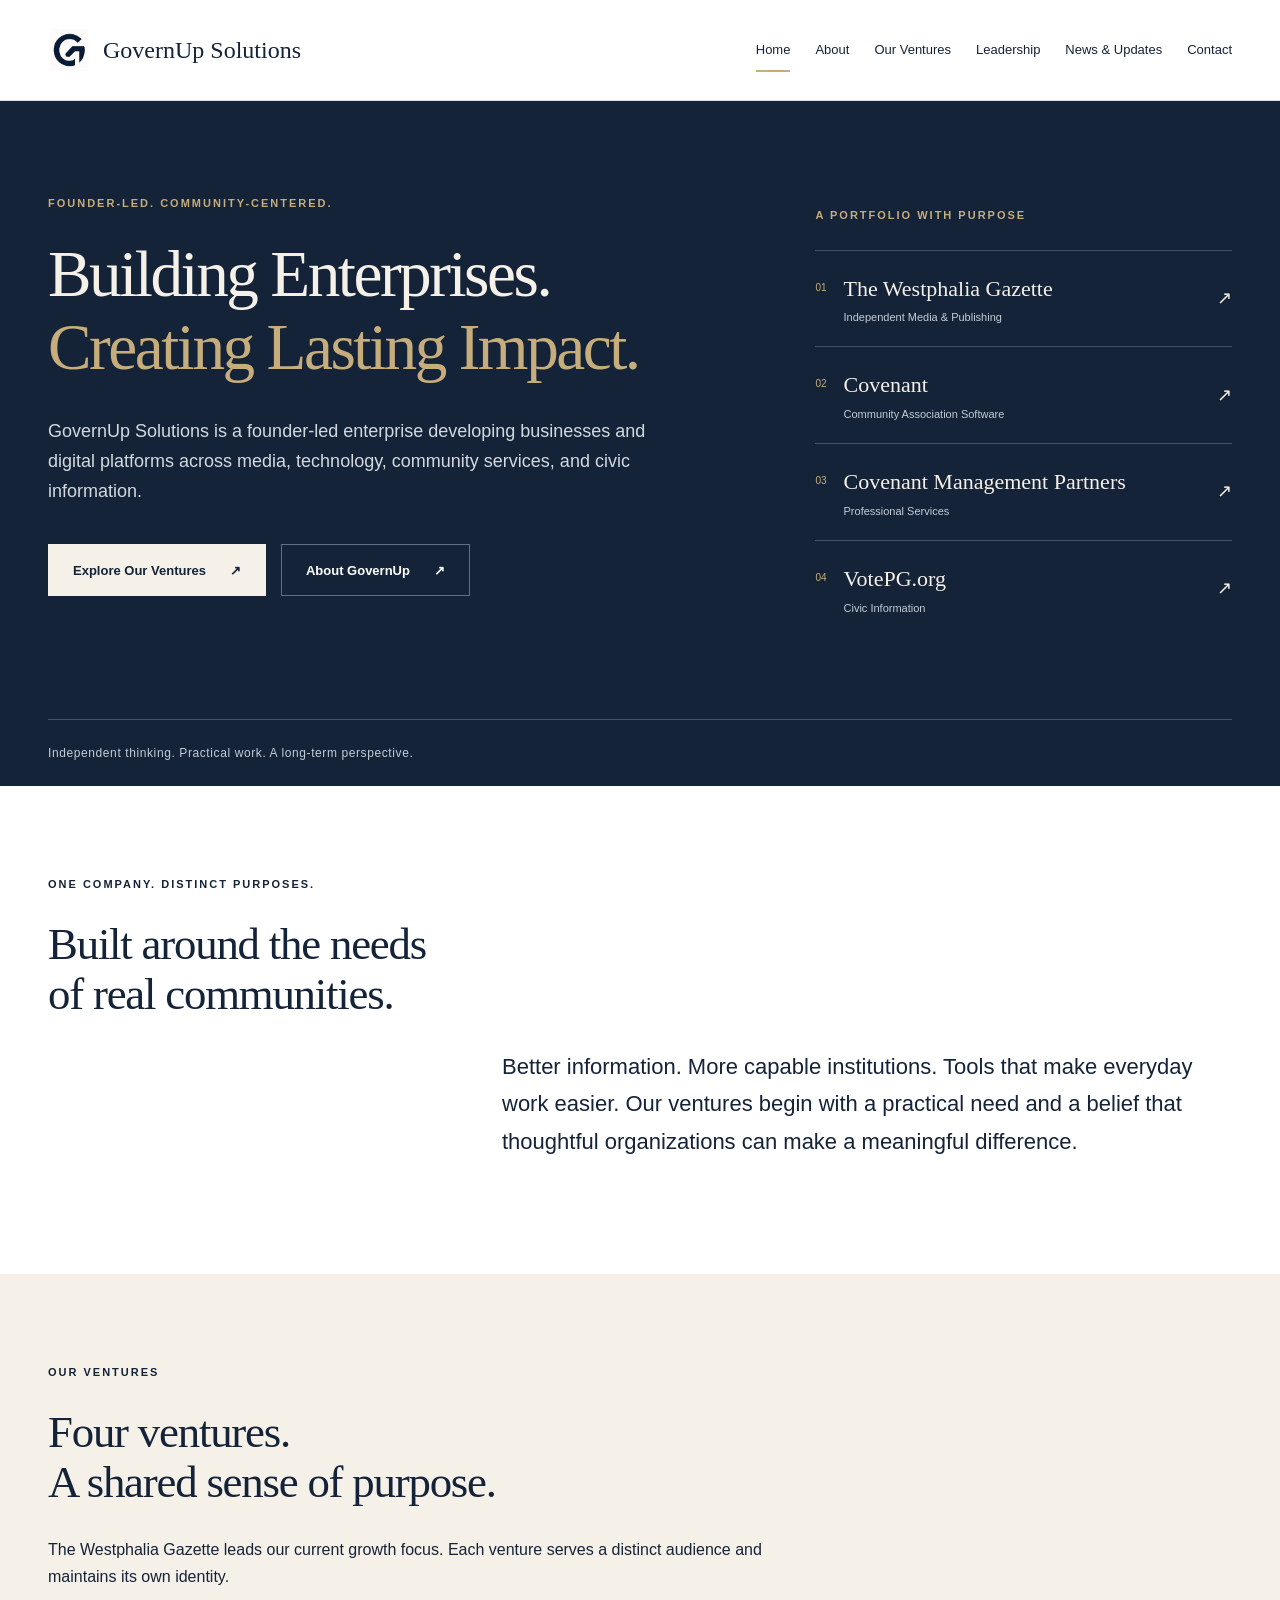
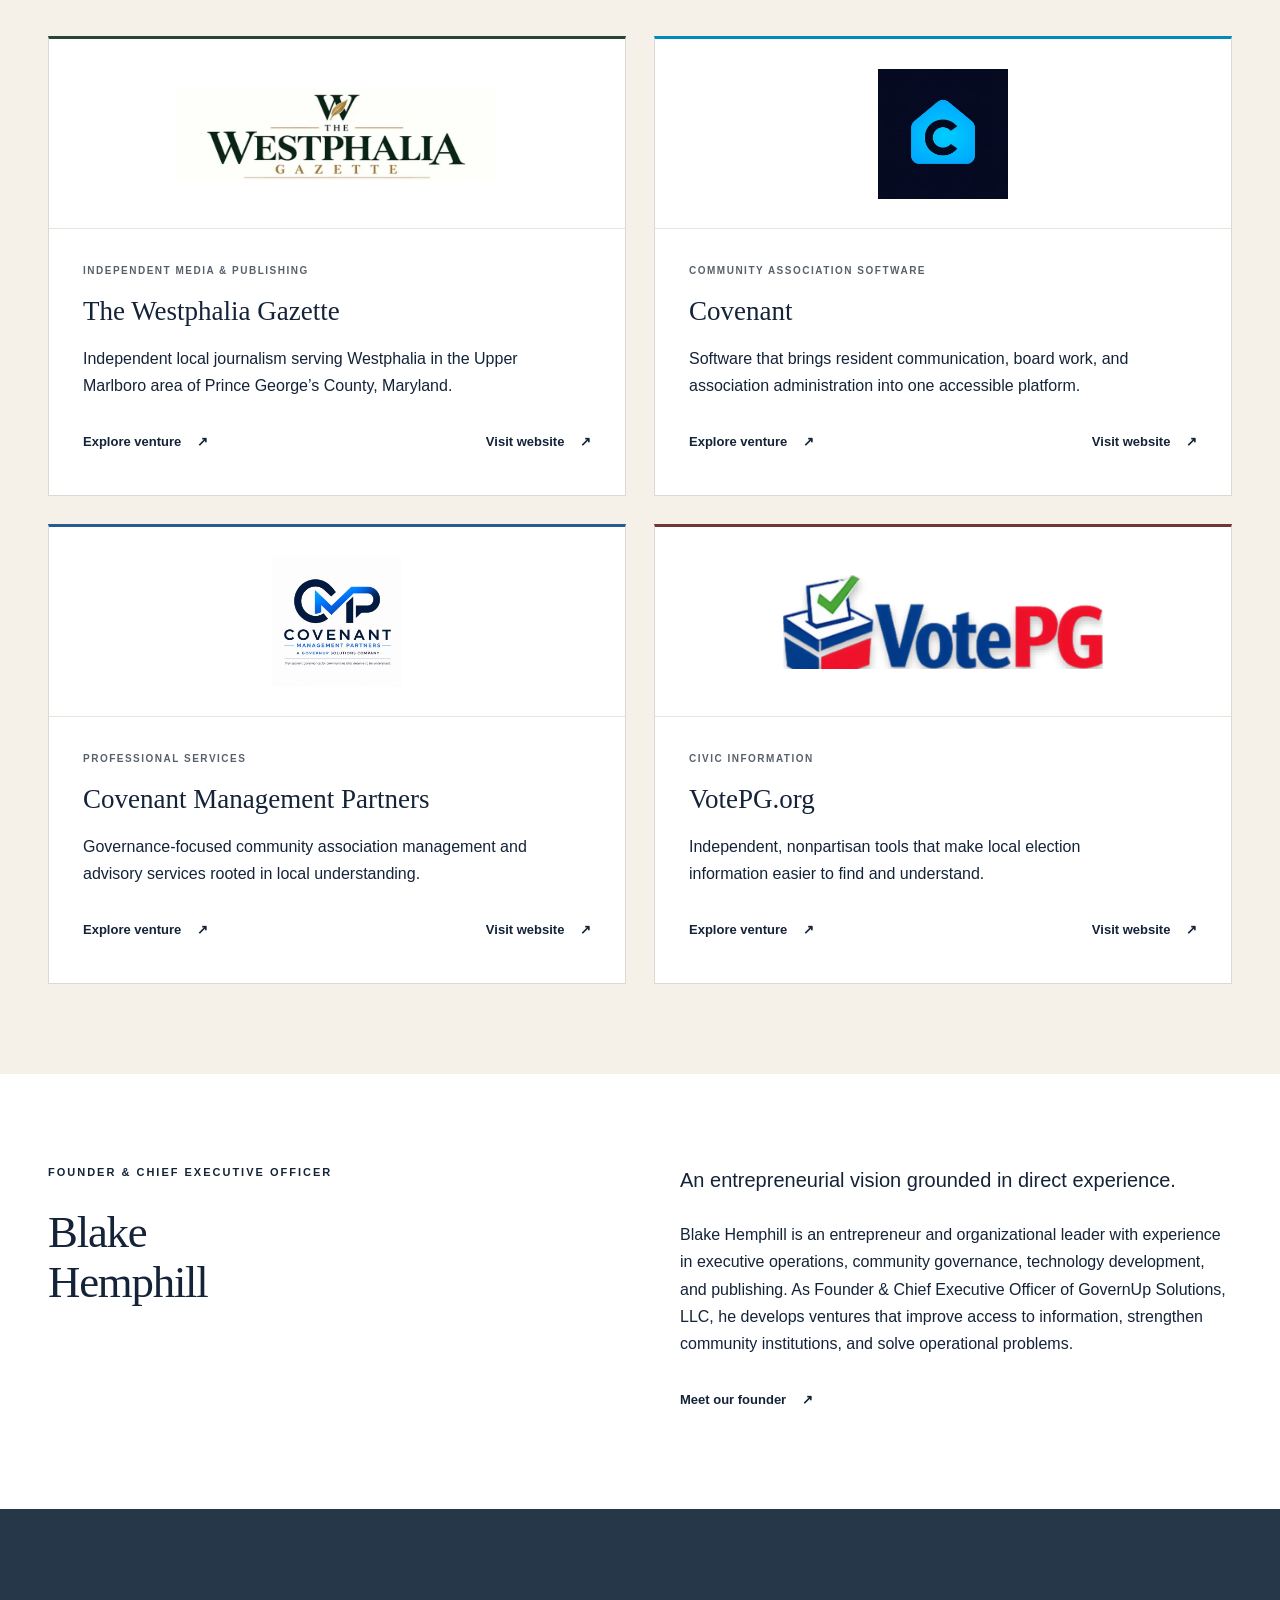
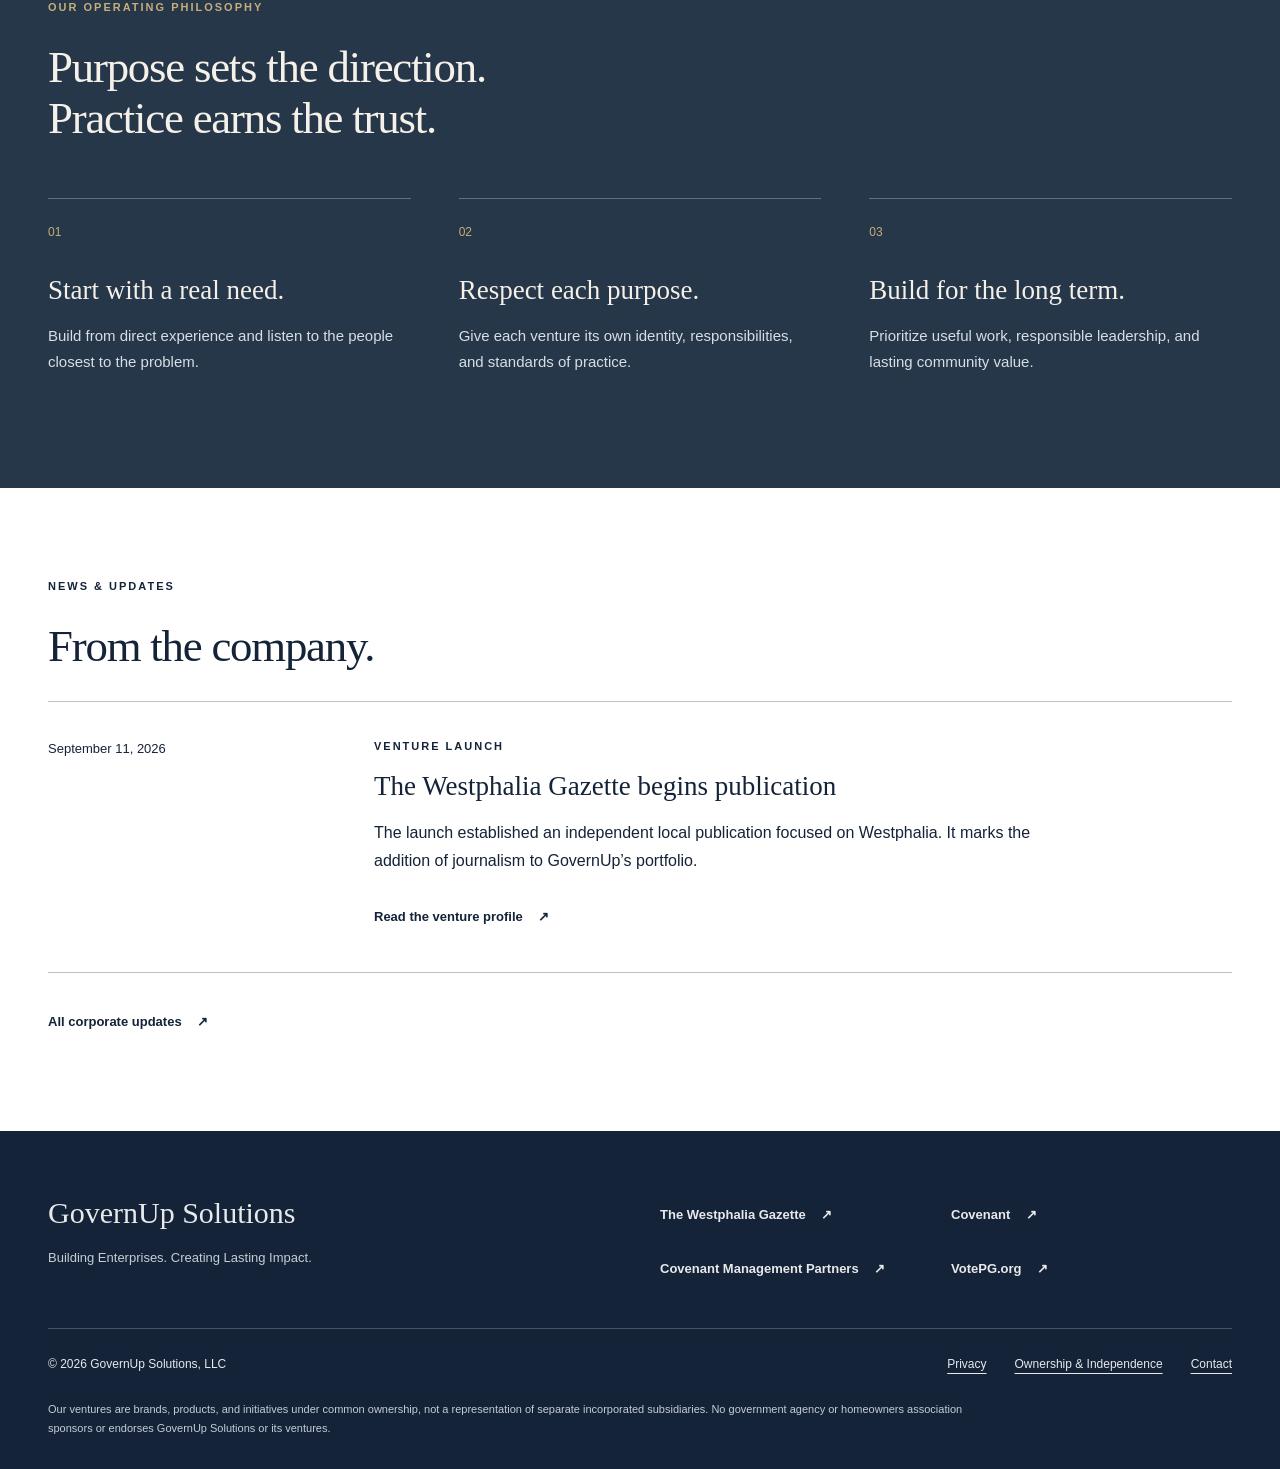
==== commit 39c4e261: "Use Blake Hemphill throughout corporate website" ====
--- a/index.html
+++ b/index.html
@@ -1,6 +1,6 @@
-<!doctype html><html lang="en"><head><meta charset="utf-8"><meta name="viewport" content="width=device-width,initial-scale=1"><title>Purposeful enterprises | GovernUp Solutions</title><meta name="description" content="Building Enterprises. Creating Lasting Impact."><link rel="canonical" href="https://www.governupsolutions.com/"><meta property="og:title" content="Purposeful enterprises | GovernUp Solutions"><meta property="og:description" content="Building Enterprises. Creating Lasting Impact."><meta property="og:url" content="https://www.governupsolutions.com/"><meta property="og:type" content="website"><link rel="icon" href="/favicon-32x32.png"><link rel="stylesheet" href="/assets/site.css"><style>:root{--navy:#142338;--slate:#26374A;--gold:#C6AD7B;--ivory:#F5F0E8}</style><script type="application/ld+json">{"@context": "https://schema.org", "@type": "Organization", "name": "GovernUp Solutions", "legalName": "GovernUp Solutions, LLC", "url": "https://www.governupsolutions.com", "logo": "https://www.governupsolutions.com/gu-image-2.png", "founder": {"@type": "Person", "name": "Blake Andrew Hemphill"}}</script><script src="/assets/site.js" defer></script></head><body><a class="skip-link" href="#main">Skip to content</a><header><div class="wrap header-inner"><a class="wordmark" href="/"><img src="/gu-image-2.png" alt="" width="42" height="42"><span>GovernUp Solutions</span></a><button class="menu-toggle" aria-controls="navigation" aria-expanded="false">Menu</button><nav id="navigation" aria-label="Primary"><a href="/" aria-current="page">Home</a><a href="/about">About</a><a href="/ventures">Our Ventures</a><a href="/leadership">Leadership</a><a href="/news">News & Updates</a><a href="/contact">Contact</a></nav></div></header><main id="main"><section class="hero"><div class="wrap hero-grid"><div><p class="eyebrow">Founder-led. Community-centered.</p><h1>Building Enterprises.<br><em>Creating Lasting Impact.</em></h1><p class="lead">GovernUp Solutions is a founder-led enterprise developing businesses and digital platforms across media, technology, community services, and civic information.</p><div class="actions"><a class="button" href="/ventures">Explore Our Ventures <span aria-hidden="true">↗</span></a><a class="button outline" href="/about">About GovernUp <span aria-hidden="true">↗</span></a></div></div><aside class="portfolio-index"><p class="eyebrow">A portfolio with purpose</p><a href="/ventures/westphalia-gazette"><span>01</span><div>The Westphalia Gazette<small>Independent Media & Publishing</small></div><b aria-hidden="true">↗</b></a><a href="/ventures/covenant"><span>02</span><div>Covenant<small>Community Association Software</small></div><b aria-hidden="true">↗</b></a><a href="/ventures/cmp"><span>03</span><div>Covenant Management Partners<small>Professional Services</small></div><b aria-hidden="true">↗</b></a><a href="/ventures/votepg"><span>04</span><div>VotePG.org<small>Civic Information</small></div><b aria-hidden="true">↗</b></a></aside></div><div class="hero-baseline wrap">Independent thinking. Practical work. A long-term perspective.</div></section>
+<!doctype html><html lang="en"><head><meta charset="utf-8"><meta name="viewport" content="width=device-width,initial-scale=1"><title>Purposeful enterprises | GovernUp Solutions</title><meta name="description" content="Building Enterprises. Creating Lasting Impact."><link rel="canonical" href="https://www.governupsolutions.com/"><meta property="og:title" content="Purposeful enterprises | GovernUp Solutions"><meta property="og:description" content="Building Enterprises. Creating Lasting Impact."><meta property="og:url" content="https://www.governupsolutions.com/"><meta property="og:type" content="website"><link rel="icon" href="/favicon-32x32.png"><link rel="stylesheet" href="/assets/site.css"><style>:root{--navy:#142338;--slate:#26374A;--gold:#C6AD7B;--ivory:#F5F0E8}</style><script type="application/ld+json">{"@context": "https://schema.org", "@type": "Organization", "name": "GovernUp Solutions", "legalName": "GovernUp Solutions, LLC", "url": "https://www.governupsolutions.com", "logo": "https://www.governupsolutions.com/gu-image-2.png", "founder": {"@type": "Person", "name": "Blake Hemphill"}}</script><script src="/assets/site.js" defer></script></head><body><a class="skip-link" href="#main">Skip to content</a><header><div class="wrap header-inner"><a class="wordmark" href="/"><img src="/gu-image-2.png" alt="" width="42" height="42"><span>GovernUp Solutions</span></a><button class="menu-toggle" aria-controls="navigation" aria-expanded="false">Menu</button><nav id="navigation" aria-label="Primary"><a href="/" aria-current="page">Home</a><a href="/about">About</a><a href="/ventures">Our Ventures</a><a href="/leadership">Leadership</a><a href="/news">News & Updates</a><a href="/contact">Contact</a></nav></div></header><main id="main"><section class="hero"><div class="wrap hero-grid"><div><p class="eyebrow">Founder-led. Community-centered.</p><h1>Building Enterprises.<br><em>Creating Lasting Impact.</em></h1><p class="lead">GovernUp Solutions is a founder-led enterprise developing businesses and digital platforms across media, technology, community services, and civic information.</p><div class="actions"><a class="button" href="/ventures">Explore Our Ventures <span aria-hidden="true">↗</span></a><a class="button outline" href="/about">About GovernUp <span aria-hidden="true">↗</span></a></div></div><aside class="portfolio-index"><p class="eyebrow">A portfolio with purpose</p><a href="/ventures/westphalia-gazette"><span>01</span><div>The Westphalia Gazette<small>Independent Media & Publishing</small></div><b aria-hidden="true">↗</b></a><a href="/ventures/covenant"><span>02</span><div>Covenant<small>Community Association Software</small></div><b aria-hidden="true">↗</b></a><a href="/ventures/cmp"><span>03</span><div>Covenant Management Partners<small>Professional Services</small></div><b aria-hidden="true">↗</b></a><a href="/ventures/votepg"><span>04</span><div>VotePG.org<small>Civic Information</small></div><b aria-hidden="true">↗</b></a></aside></div><div class="hero-baseline wrap">Independent thinking. Practical work. A long-term perspective.</div></section>
 <section class="wrap section" id="about"><div class="section-heading"><p class="eyebrow">One company. Distinct purposes.</p><h2>Built around the needs<br>of real communities.</h2></div><p class="wide-copy">Better information. More capable institutions. Tools that make everyday work easier. Our ventures begin with a practical need and a belief that thoughtful organizations can make a meaningful difference.</p></section>
 <section class="portfolio section" id="ecosystem"><div class="wrap"><div class="section-heading"><p class="eyebrow">Our ventures</p><h2>Four ventures.<br>A shared sense of purpose.</h2><p>The Westphalia Gazette leads our current growth focus. Each venture serves a distinct audience and maintains its own identity.</p></div><div class="venture-grid"><article class="venture-card" style="--venture:#284634"><a class="brand-panel" href="/ventures/westphalia-gazette" aria-label="Explore The Westphalia Gazette"><img src="/assets/gazette.webp" alt="The Westphalia Gazette" width="320" height="130" loading="lazy"></a><div class="card-copy"><p class="eyebrow">Independent Media & Publishing</p><h3>The Westphalia Gazette</h3><p>Independent local journalism serving Westphalia in the Upper Marlboro area of Prince George’s County, Maryland.</p><div class="card-links"><a class="text-link" href="/ventures/westphalia-gazette">Explore venture <span aria-hidden="true">↗</span></a><a class="text-link" href="https://westphaliagazette.com">Visit website <span aria-hidden="true">↗</span></a></div></div></article><article class="venture-card" style="--venture:#008bba"><a class="brand-panel" href="/ventures/covenant" aria-label="Explore Covenant"><img src="/gu-image-3.jpg" alt="Covenant" width="320" height="130" loading="lazy"></a><div class="card-copy"><p class="eyebrow">Community Association Software</p><h3>Covenant</h3><p>Software that brings resident communication, board work, and association administration into one accessible platform.</p><div class="card-links"><a class="text-link" href="/ventures/covenant">Explore venture <span aria-hidden="true">↗</span></a><a class="text-link" href="https://covenanthq.app">Visit website <span aria-hidden="true">↗</span></a></div></div></article><article class="venture-card" style="--venture:#245c93"><a class="brand-panel" href="/ventures/cmp" aria-label="Explore Covenant Management Partners"><img src="/gu-image-4.jpg" alt="Covenant Management Partners" width="320" height="130" loading="lazy"></a><div class="card-copy"><p class="eyebrow">Professional Services</p><h3>Covenant Management Partners</h3><p>Governance-focused community association management and advisory services rooted in local understanding.</p><div class="card-links"><a class="text-link" href="/ventures/cmp">Explore venture <span aria-hidden="true">↗</span></a><a class="text-link" href="https://cmpcommunities.com">Visit website <span aria-hidden="true">↗</span></a></div></div></article><article class="venture-card" style="--venture:#713735"><a class="brand-panel" href="/ventures/votepg" aria-label="Explore VotePG.org"><img src="/assets/votepg.png" alt="VotePG.org" width="320" height="130" loading="lazy"></a><div class="card-copy"><p class="eyebrow">Civic Information</p><h3>VotePG.org</h3><p>Independent, nonpartisan tools that make local election information easier to find and understand.</p><div class="card-links"><a class="text-link" href="/ventures/votepg">Explore venture <span aria-hidden="true">↗</span></a><a class="text-link" href="https://votepg.org">Visit website <span aria-hidden="true">↗</span></a></div></div></article></div></div></section>
-<section class="wrap section founder"><div><p class="eyebrow">Founder & Chief Executive Officer</p><h2>Blake Andrew<br>Hemphill</h2></div><div><p class="lead">An entrepreneurial vision grounded in direct experience.</p><p>Blake Andrew Hemphill is an entrepreneur and organizational leader with experience in executive operations, community governance, technology development, and publishing. As Founder & Chief Executive Officer of GovernUp Solutions, LLC, he develops ventures that improve access to information, strengthen community institutions, and solve operational problems.</p><a class="text-link" href="/leadership">Meet our founder <span aria-hidden="true">↗</span></a></div></section>
+<section class="wrap section founder"><div><p class="eyebrow">Founder & Chief Executive Officer</p><h2>Blake<br>Hemphill</h2></div><div><p class="lead">An entrepreneurial vision grounded in direct experience.</p><p>Blake Hemphill is an entrepreneur and organizational leader with experience in executive operations, community governance, technology development, and publishing. As Founder & Chief Executive Officer of GovernUp Solutions, LLC, he develops ventures that improve access to information, strengthen community institutions, and solve operational problems.</p><a class="text-link" href="/leadership">Meet our founder <span aria-hidden="true">↗</span></a></div></section>
 <section class="philosophy section"><div class="wrap"><p class="eyebrow">Our operating philosophy</p><h2>Purpose sets the direction.<br>Practice earns the trust.</h2><div class="principles"><article><span class="number">01</span><h3>Start with a real need.</h3><p>Build from direct experience and listen to the people closest to the problem.</p></article><article><span class="number">02</span><h3>Respect each purpose.</h3><p>Give each venture its own identity, responsibilities, and standards of practice.</p></article><article><span class="number">03</span><h3>Build for the long term.</h3><p>Prioritize useful work, responsible leadership, and lasting community value.</p></article></div></div></section>
 <section class="wrap section"><div class="section-heading"><p class="eyebrow">News & Updates</p><h2>From the company.</h2></div><article class="news-row"><time datetime="2026-09-11">September 11, 2026</time><div><p class="eyebrow">Venture launch</p><h3>The Westphalia Gazette begins publication</h3><p>The launch established an independent local publication focused on Westphalia. It marks the addition of journalism to GovernUp’s portfolio.</p><a class="text-link" href="/ventures/westphalia-gazette">Read the venture profile <span aria-hidden="true">↗</span></a></div></article><a class="text-link" href="/news">All corporate updates <span aria-hidden="true">↗</span></a></section></main><footer><div class="wrap"><div class="footer-top"><div><a class="footer-name" href="/">GovernUp Solutions</a><p>Building Enterprises. Creating Lasting Impact.</p></div><div class="footer-links"><a class="text-link" href="https://westphaliagazette.com">The Westphalia Gazette <span aria-hidden="true">↗</span></a><a class="text-link" href="https://covenanthq.app">Covenant <span aria-hidden="true">↗</span></a><a class="text-link" href="https://cmpcommunities.com">Covenant Management Partners <span aria-hidden="true">↗</span></a><a class="text-link" href="https://votepg.org">VotePG.org <span aria-hidden="true">↗</span></a></div></div><div class="footer-bottom"><p>© 2026 GovernUp Solutions, LLC</p><a href="/privacy">Privacy</a><a href="/disclosures">Ownership & Independence</a><a href="/contact">Contact</a></div><p class="fineprint">Our ventures are brands, products, and initiatives under common ownership, not a representation of separate incorporated subsidiaries. No government agency or homeowners association sponsors or endorses GovernUp Solutions or its ventures.</p></div></footer></body></html>
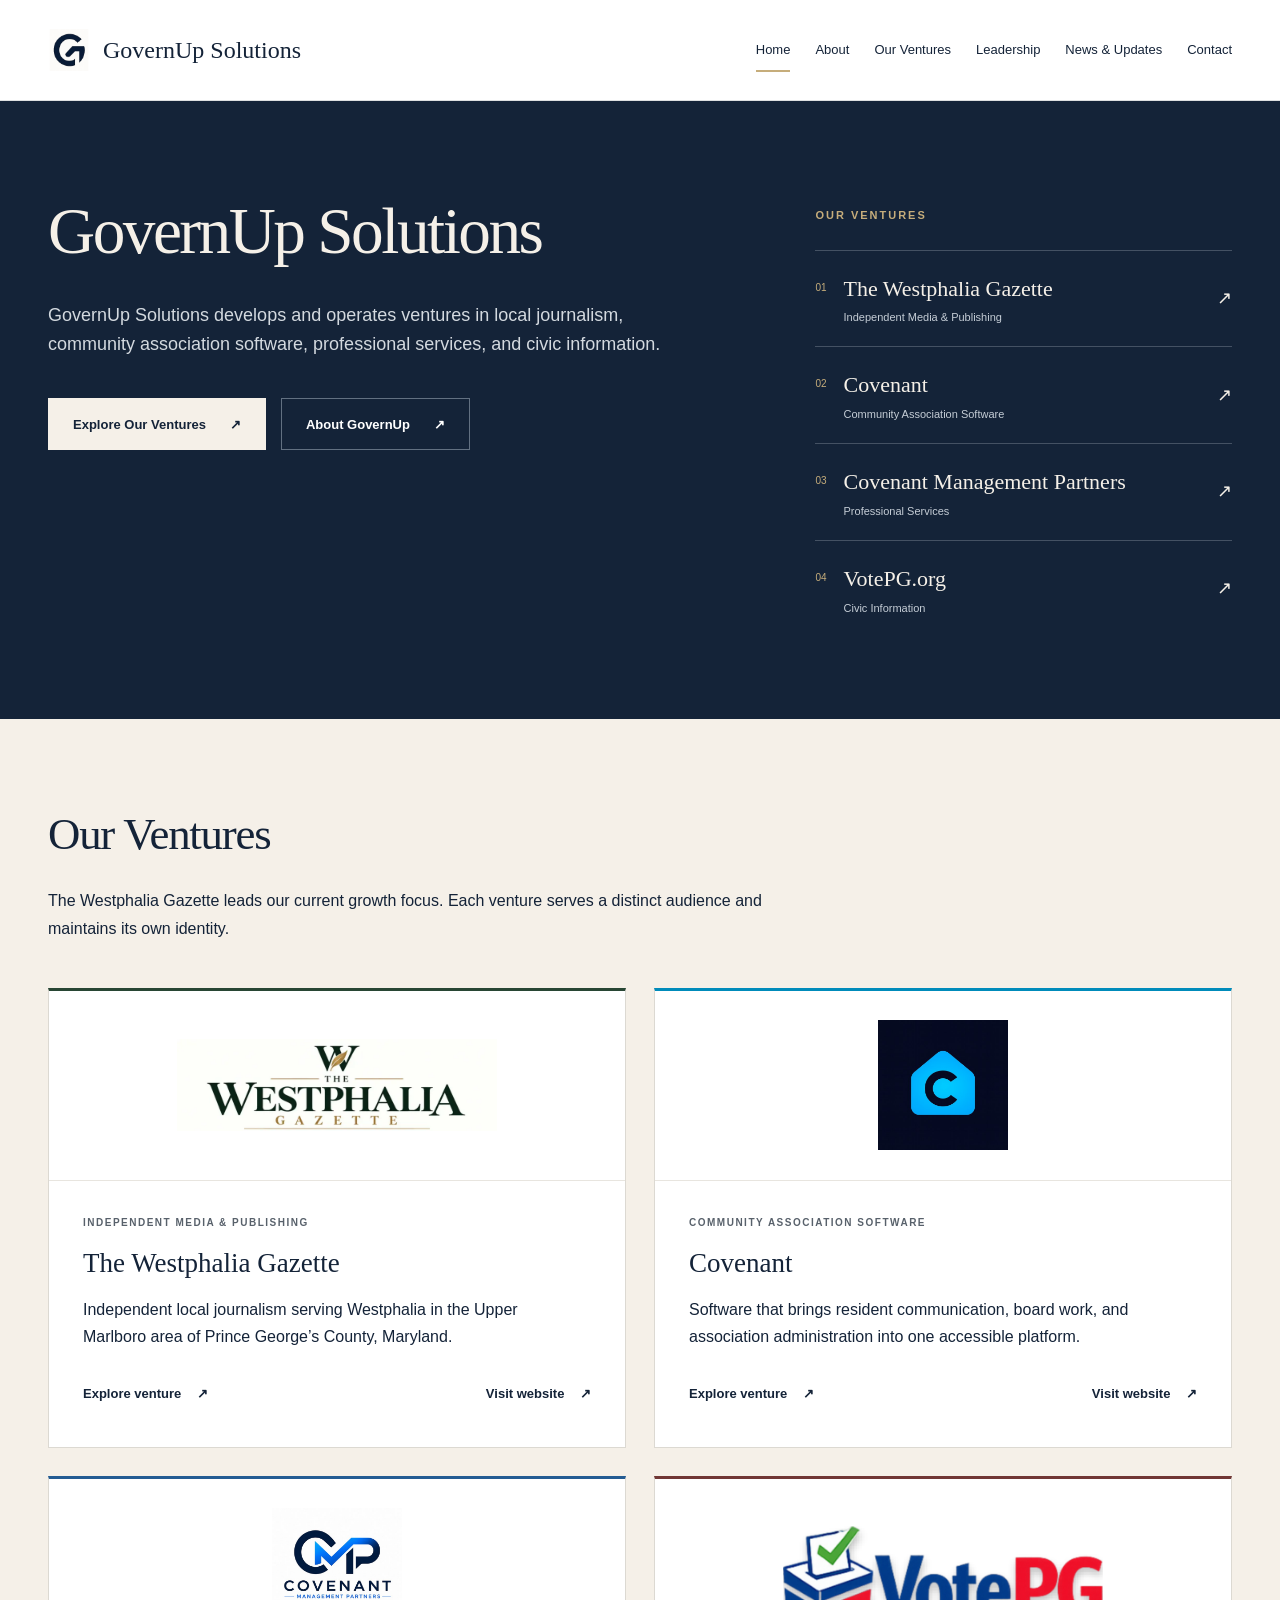
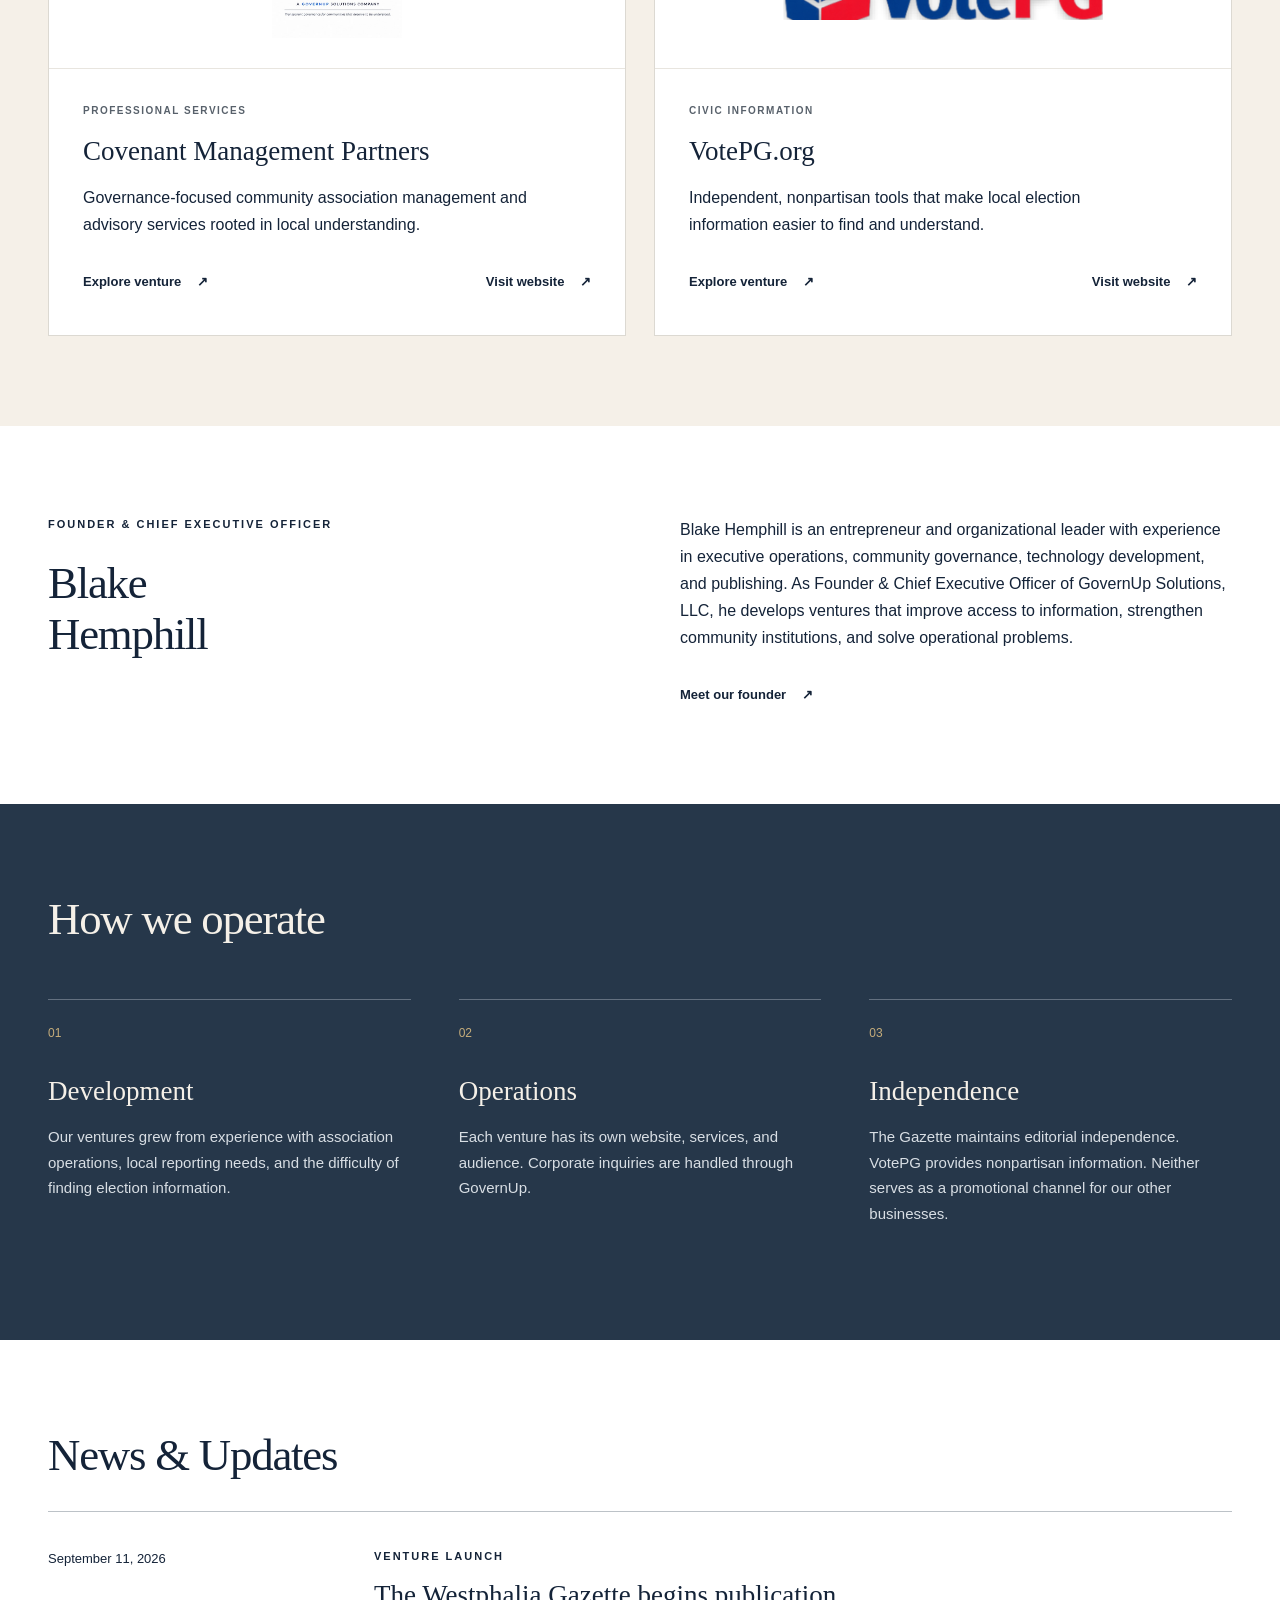
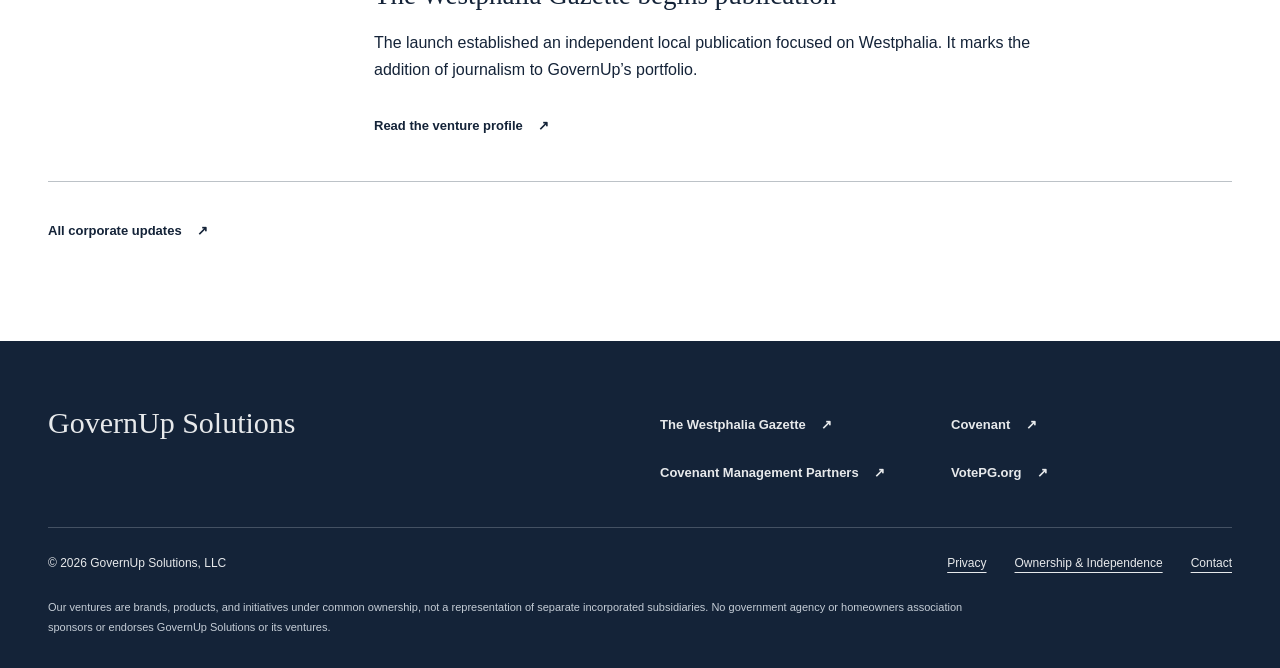
==== commit d15b968e: "Replace corporate slogans with direct business descriptions" ====
--- a/index.html
+++ b/index.html
@@ -1,6 +1,6 @@
-<!doctype html><html lang="en"><head><meta charset="utf-8"><meta name="viewport" content="width=device-width,initial-scale=1"><title>Purposeful enterprises | GovernUp Solutions</title><meta name="description" content="Building Enterprises. Creating Lasting Impact."><link rel="canonical" href="https://www.governupsolutions.com/"><meta property="og:title" content="Purposeful enterprises | GovernUp Solutions"><meta property="og:description" content="Building Enterprises. Creating Lasting Impact."><meta property="og:url" content="https://www.governupsolutions.com/"><meta property="og:type" content="website"><link rel="icon" href="/favicon-32x32.png"><link rel="stylesheet" href="/assets/site.css"><style>:root{--navy:#142338;--slate:#26374A;--gold:#C6AD7B;--ivory:#F5F0E8}</style><script type="application/ld+json">{"@context": "https://schema.org", "@type": "Organization", "name": "GovernUp Solutions", "legalName": "GovernUp Solutions, LLC", "url": "https://www.governupsolutions.com", "logo": "https://www.governupsolutions.com/gu-image-2.png", "founder": {"@type": "Person", "name": "Blake Hemphill"}}</script><script src="/assets/site.js" defer></script></head><body><a class="skip-link" href="#main">Skip to content</a><header><div class="wrap header-inner"><a class="wordmark" href="/"><img src="/gu-image-2.png" alt="" width="42" height="42"><span>GovernUp Solutions</span></a><button class="menu-toggle" aria-controls="navigation" aria-expanded="false">Menu</button><nav id="navigation" aria-label="Primary"><a href="/" aria-current="page">Home</a><a href="/about">About</a><a href="/ventures">Our Ventures</a><a href="/leadership">Leadership</a><a href="/news">News & Updates</a><a href="/contact">Contact</a></nav></div></header><main id="main"><section class="hero"><div class="wrap hero-grid"><div><p class="eyebrow">Founder-led. Community-centered.</p><h1>Building Enterprises.<br><em>Creating Lasting Impact.</em></h1><p class="lead">GovernUp Solutions is a founder-led enterprise developing businesses and digital platforms across media, technology, community services, and civic information.</p><div class="actions"><a class="button" href="/ventures">Explore Our Ventures <span aria-hidden="true">↗</span></a><a class="button outline" href="/about">About GovernUp <span aria-hidden="true">↗</span></a></div></div><aside class="portfolio-index"><p class="eyebrow">A portfolio with purpose</p><a href="/ventures/westphalia-gazette"><span>01</span><div>The Westphalia Gazette<small>Independent Media & Publishing</small></div><b aria-hidden="true">↗</b></a><a href="/ventures/covenant"><span>02</span><div>Covenant<small>Community Association Software</small></div><b aria-hidden="true">↗</b></a><a href="/ventures/cmp"><span>03</span><div>Covenant Management Partners<small>Professional Services</small></div><b aria-hidden="true">↗</b></a><a href="/ventures/votepg"><span>04</span><div>VotePG.org<small>Civic Information</small></div><b aria-hidden="true">↗</b></a></aside></div><div class="hero-baseline wrap">Independent thinking. Practical work. A long-term perspective.</div></section>
-<section class="wrap section" id="about"><div class="section-heading"><p class="eyebrow">One company. Distinct purposes.</p><h2>Built around the needs<br>of real communities.</h2></div><p class="wide-copy">Better information. More capable institutions. Tools that make everyday work easier. Our ventures begin with a practical need and a belief that thoughtful organizations can make a meaningful difference.</p></section>
-<section class="portfolio section" id="ecosystem"><div class="wrap"><div class="section-heading"><p class="eyebrow">Our ventures</p><h2>Four ventures.<br>A shared sense of purpose.</h2><p>The Westphalia Gazette leads our current growth focus. Each venture serves a distinct audience and maintains its own identity.</p></div><div class="venture-grid"><article class="venture-card" style="--venture:#284634"><a class="brand-panel" href="/ventures/westphalia-gazette" aria-label="Explore The Westphalia Gazette"><img src="/assets/gazette.webp" alt="The Westphalia Gazette" width="320" height="130" loading="lazy"></a><div class="card-copy"><p class="eyebrow">Independent Media & Publishing</p><h3>The Westphalia Gazette</h3><p>Independent local journalism serving Westphalia in the Upper Marlboro area of Prince George’s County, Maryland.</p><div class="card-links"><a class="text-link" href="/ventures/westphalia-gazette">Explore venture <span aria-hidden="true">↗</span></a><a class="text-link" href="https://westphaliagazette.com">Visit website <span aria-hidden="true">↗</span></a></div></div></article><article class="venture-card" style="--venture:#008bba"><a class="brand-panel" href="/ventures/covenant" aria-label="Explore Covenant"><img src="/gu-image-3.jpg" alt="Covenant" width="320" height="130" loading="lazy"></a><div class="card-copy"><p class="eyebrow">Community Association Software</p><h3>Covenant</h3><p>Software that brings resident communication, board work, and association administration into one accessible platform.</p><div class="card-links"><a class="text-link" href="/ventures/covenant">Explore venture <span aria-hidden="true">↗</span></a><a class="text-link" href="https://covenanthq.app">Visit website <span aria-hidden="true">↗</span></a></div></div></article><article class="venture-card" style="--venture:#245c93"><a class="brand-panel" href="/ventures/cmp" aria-label="Explore Covenant Management Partners"><img src="/gu-image-4.jpg" alt="Covenant Management Partners" width="320" height="130" loading="lazy"></a><div class="card-copy"><p class="eyebrow">Professional Services</p><h3>Covenant Management Partners</h3><p>Governance-focused community association management and advisory services rooted in local understanding.</p><div class="card-links"><a class="text-link" href="/ventures/cmp">Explore venture <span aria-hidden="true">↗</span></a><a class="text-link" href="https://cmpcommunities.com">Visit website <span aria-hidden="true">↗</span></a></div></div></article><article class="venture-card" style="--venture:#713735"><a class="brand-panel" href="/ventures/votepg" aria-label="Explore VotePG.org"><img src="/assets/votepg.png" alt="VotePG.org" width="320" height="130" loading="lazy"></a><div class="card-copy"><p class="eyebrow">Civic Information</p><h3>VotePG.org</h3><p>Independent, nonpartisan tools that make local election information easier to find and understand.</p><div class="card-links"><a class="text-link" href="/ventures/votepg">Explore venture <span aria-hidden="true">↗</span></a><a class="text-link" href="https://votepg.org">Visit website <span aria-hidden="true">↗</span></a></div></div></article></div></div></section>
-<section class="wrap section founder"><div><p class="eyebrow">Founder & Chief Executive Officer</p><h2>Blake<br>Hemphill</h2></div><div><p class="lead">An entrepreneurial vision grounded in direct experience.</p><p>Blake Hemphill is an entrepreneur and organizational leader with experience in executive operations, community governance, technology development, and publishing. As Founder & Chief Executive Officer of GovernUp Solutions, LLC, he develops ventures that improve access to information, strengthen community institutions, and solve operational problems.</p><a class="text-link" href="/leadership">Meet our founder <span aria-hidden="true">↗</span></a></div></section>
-<section class="philosophy section"><div class="wrap"><p class="eyebrow">Our operating philosophy</p><h2>Purpose sets the direction.<br>Practice earns the trust.</h2><div class="principles"><article><span class="number">01</span><h3>Start with a real need.</h3><p>Build from direct experience and listen to the people closest to the problem.</p></article><article><span class="number">02</span><h3>Respect each purpose.</h3><p>Give each venture its own identity, responsibilities, and standards of practice.</p></article><article><span class="number">03</span><h3>Build for the long term.</h3><p>Prioritize useful work, responsible leadership, and lasting community value.</p></article></div></div></section>
-<section class="wrap section"><div class="section-heading"><p class="eyebrow">News & Updates</p><h2>From the company.</h2></div><article class="news-row"><time datetime="2026-09-11">September 11, 2026</time><div><p class="eyebrow">Venture launch</p><h3>The Westphalia Gazette begins publication</h3><p>The launch established an independent local publication focused on Westphalia. It marks the addition of journalism to GovernUp’s portfolio.</p><a class="text-link" href="/ventures/westphalia-gazette">Read the venture profile <span aria-hidden="true">↗</span></a></div></article><a class="text-link" href="/news">All corporate updates <span aria-hidden="true">↗</span></a></section></main><footer><div class="wrap"><div class="footer-top"><div><a class="footer-name" href="/">GovernUp Solutions</a><p>Building Enterprises. Creating Lasting Impact.</p></div><div class="footer-links"><a class="text-link" href="https://westphaliagazette.com">The Westphalia Gazette <span aria-hidden="true">↗</span></a><a class="text-link" href="https://covenanthq.app">Covenant <span aria-hidden="true">↗</span></a><a class="text-link" href="https://cmpcommunities.com">Covenant Management Partners <span aria-hidden="true">↗</span></a><a class="text-link" href="https://votepg.org">VotePG.org <span aria-hidden="true">↗</span></a></div></div><div class="footer-bottom"><p>© 2026 GovernUp Solutions, LLC</p><a href="/privacy">Privacy</a><a href="/disclosures">Ownership & Independence</a><a href="/contact">Contact</a></div><p class="fineprint">Our ventures are brands, products, and initiatives under common ownership, not a representation of separate incorporated subsidiaries. No government agency or homeowners association sponsors or endorses GovernUp Solutions or its ventures.</p></div></footer></body></html>+<!doctype html><html lang="en"><head><meta charset="utf-8"><meta name="viewport" content="width=device-width,initial-scale=1"><title>Home | GovernUp Solutions</title><meta name="description" content="GovernUp Solutions develops and operates ventures in local journalism, community association software, professional services, and civic information."><link rel="canonical" href="https://www.governupsolutions.com/"><meta property="og:title" content="Home | GovernUp Solutions"><meta property="og:description" content="GovernUp Solutions develops and operates ventures in local journalism, community association software, professional services, and civic information."><meta property="og:url" content="https://www.governupsolutions.com/"><meta property="og:type" content="website"><link rel="icon" href="/favicon-32x32.png"><link rel="stylesheet" href="/assets/site.css"><style>:root{--navy:#142338;--slate:#26374A;--gold:#C6AD7B;--ivory:#F5F0E8}</style><script type="application/ld+json">{"@context": "https://schema.org", "@type": "Organization", "name": "GovernUp Solutions", "legalName": "GovernUp Solutions, LLC", "url": "https://www.governupsolutions.com", "logo": "https://www.governupsolutions.com/gu-image-2.png", "founder": {"@type": "Person", "name": "Blake Hemphill"}}</script><script src="/assets/site.js" defer></script></head><body><a class="skip-link" href="#main">Skip to content</a><header><div class="wrap header-inner"><a class="wordmark" href="/"><img src="/gu-image-2.png" alt="" width="42" height="42"><span>GovernUp Solutions</span></a><button class="menu-toggle" aria-controls="navigation" aria-expanded="false">Menu</button><nav id="navigation" aria-label="Primary"><a href="/" aria-current="page">Home</a><a href="/about">About</a><a href="/ventures">Our Ventures</a><a href="/leadership">Leadership</a><a href="/news">News & Updates</a><a href="/contact">Contact</a></nav></div></header><main id="main"><section class="hero"><div class="wrap hero-grid"><div><h1>GovernUp Solutions</h1><p class="lead">GovernUp Solutions develops and operates ventures in local journalism, community association software, professional services, and civic information.</p><div class="actions"><a class="button" href="/ventures">Explore Our Ventures <span aria-hidden="true">↗</span></a><a class="button outline" href="/about">About GovernUp <span aria-hidden="true">↗</span></a></div></div><aside class="portfolio-index"><p class="eyebrow">Our ventures</p><a href="/ventures/westphalia-gazette"><span>01</span><div>The Westphalia Gazette<small>Independent Media & Publishing</small></div><b aria-hidden="true">↗</b></a><a href="/ventures/covenant"><span>02</span><div>Covenant<small>Community Association Software</small></div><b aria-hidden="true">↗</b></a><a href="/ventures/cmp"><span>03</span><div>Covenant Management Partners<small>Professional Services</small></div><b aria-hidden="true">↗</b></a><a href="/ventures/votepg"><span>04</span><div>VotePG.org<small>Civic Information</small></div><b aria-hidden="true">↗</b></a></aside></div></section>
+
+<section class="portfolio section" id="ecosystem"><div class="wrap"><div class="section-heading"><h2>Our Ventures</h2><p>The Westphalia Gazette leads our current growth focus. Each venture serves a distinct audience and maintains its own identity.</p></div><div class="venture-grid"><article class="venture-card" style="--venture:#284634"><a class="brand-panel" href="/ventures/westphalia-gazette" aria-label="Explore The Westphalia Gazette"><img src="/assets/gazette.webp" alt="The Westphalia Gazette" width="320" height="130" loading="lazy"></a><div class="card-copy"><p class="eyebrow">Independent Media & Publishing</p><h3>The Westphalia Gazette</h3><p>Independent local journalism serving Westphalia in the Upper Marlboro area of Prince George’s County, Maryland.</p><div class="card-links"><a class="text-link" href="/ventures/westphalia-gazette">Explore venture <span aria-hidden="true">↗</span></a><a class="text-link" href="https://westphaliagazette.com">Visit website <span aria-hidden="true">↗</span></a></div></div></article><article class="venture-card" style="--venture:#008bba"><a class="brand-panel" href="/ventures/covenant" aria-label="Explore Covenant"><img src="/gu-image-3.jpg" alt="Covenant" width="320" height="130" loading="lazy"></a><div class="card-copy"><p class="eyebrow">Community Association Software</p><h3>Covenant</h3><p>Software that brings resident communication, board work, and association administration into one accessible platform.</p><div class="card-links"><a class="text-link" href="/ventures/covenant">Explore venture <span aria-hidden="true">↗</span></a><a class="text-link" href="https://covenanthq.app">Visit website <span aria-hidden="true">↗</span></a></div></div></article><article class="venture-card" style="--venture:#245c93"><a class="brand-panel" href="/ventures/cmp" aria-label="Explore Covenant Management Partners"><img src="/gu-image-4.jpg" alt="Covenant Management Partners" width="320" height="130" loading="lazy"></a><div class="card-copy"><p class="eyebrow">Professional Services</p><h3>Covenant Management Partners</h3><p>Governance-focused community association management and advisory services rooted in local understanding.</p><div class="card-links"><a class="text-link" href="/ventures/cmp">Explore venture <span aria-hidden="true">↗</span></a><a class="text-link" href="https://cmpcommunities.com">Visit website <span aria-hidden="true">↗</span></a></div></div></article><article class="venture-card" style="--venture:#713735"><a class="brand-panel" href="/ventures/votepg" aria-label="Explore VotePG.org"><img src="/assets/votepg.png" alt="VotePG.org" width="320" height="130" loading="lazy"></a><div class="card-copy"><p class="eyebrow">Civic Information</p><h3>VotePG.org</h3><p>Independent, nonpartisan tools that make local election information easier to find and understand.</p><div class="card-links"><a class="text-link" href="/ventures/votepg">Explore venture <span aria-hidden="true">↗</span></a><a class="text-link" href="https://votepg.org">Visit website <span aria-hidden="true">↗</span></a></div></div></article></div></div></section>
+<section class="wrap section founder" id="about"><div><p class="eyebrow">Founder & Chief Executive Officer</p><h2>Blake<br>Hemphill</h2></div><div><p>Blake Hemphill is an entrepreneur and organizational leader with experience in executive operations, community governance, technology development, and publishing. As Founder & Chief Executive Officer of GovernUp Solutions, LLC, he develops ventures that improve access to information, strengthen community institutions, and solve operational problems.</p><a class="text-link" href="/leadership">Meet our founder <span aria-hidden="true">↗</span></a></div></section>
+<section class="philosophy section"><div class="wrap"><h2>How we operate</h2><div class="principles"><article><span class="number">01</span><h3>Development</h3><p>Our ventures grew from experience with association operations, local reporting needs, and the difficulty of finding election information.</p></article><article><span class="number">02</span><h3>Operations</h3><p>Each venture has its own website, services, and audience. Corporate inquiries are handled through GovernUp.</p></article><article><span class="number">03</span><h3>Independence</h3><p>The Gazette maintains editorial independence. VotePG provides nonpartisan information. Neither serves as a promotional channel for our other businesses.</p></article></div></div></section>
+<section class="wrap section"><div class="section-heading"><h2>News & Updates</h2></div><article class="news-row"><time datetime="2026-09-11">September 11, 2026</time><div><p class="eyebrow">Venture launch</p><h3>The Westphalia Gazette begins publication</h3><p>The launch established an independent local publication focused on Westphalia. It marks the addition of journalism to GovernUp’s portfolio.</p><a class="text-link" href="/ventures/westphalia-gazette">Read the venture profile <span aria-hidden="true">↗</span></a></div></article><a class="text-link" href="/news">All corporate updates <span aria-hidden="true">↗</span></a></section></main><footer><div class="wrap"><div class="footer-top"><div><a class="footer-name" href="/">GovernUp Solutions</a></div><div class="footer-links"><a class="text-link" href="https://westphaliagazette.com">The Westphalia Gazette <span aria-hidden="true">↗</span></a><a class="text-link" href="https://covenanthq.app">Covenant <span aria-hidden="true">↗</span></a><a class="text-link" href="https://cmpcommunities.com">Covenant Management Partners <span aria-hidden="true">↗</span></a><a class="text-link" href="https://votepg.org">VotePG.org <span aria-hidden="true">↗</span></a></div></div><div class="footer-bottom"><p>© 2026 GovernUp Solutions, LLC</p><a href="/privacy">Privacy</a><a href="/disclosures">Ownership & Independence</a><a href="/contact">Contact</a></div><p class="fineprint">Our ventures are brands, products, and initiatives under common ownership, not a representation of separate incorporated subsidiaries. No government agency or homeowners association sponsors or endorses GovernUp Solutions or its ventures.</p></div></footer></body></html>
